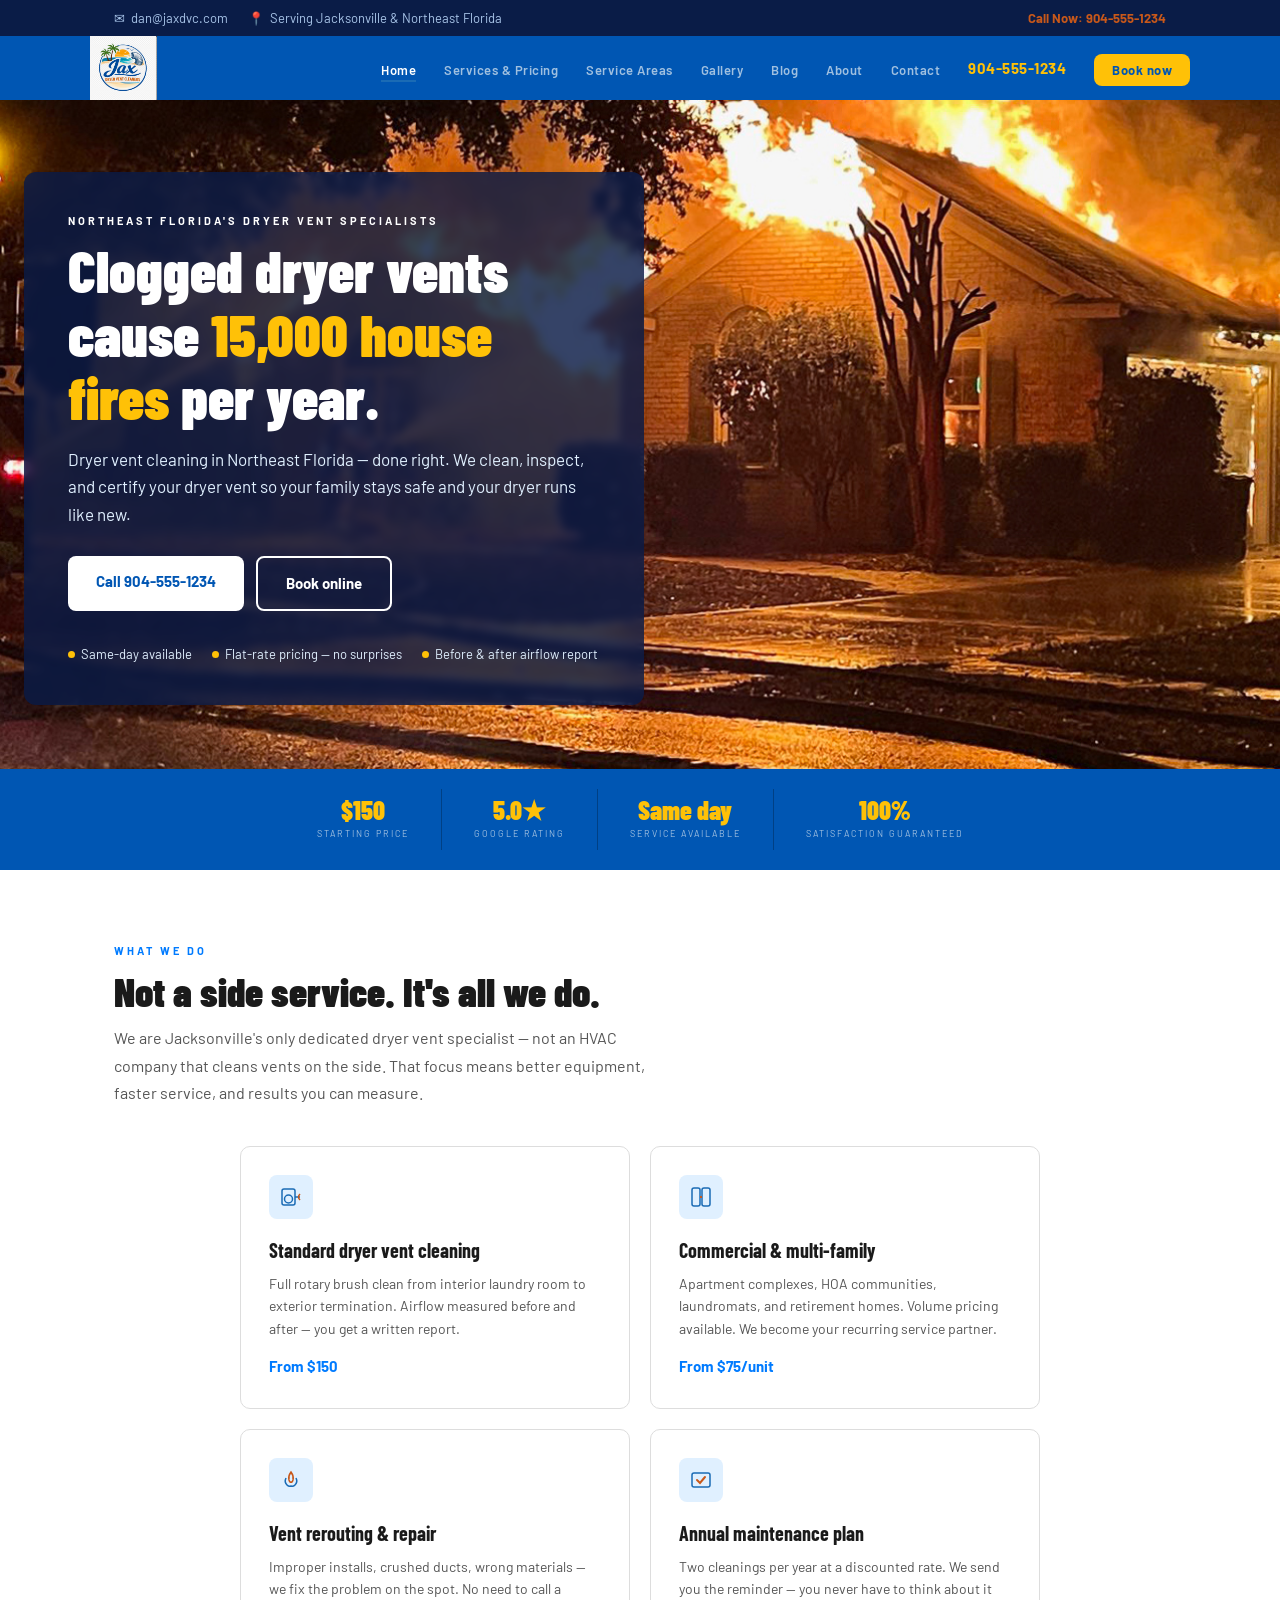
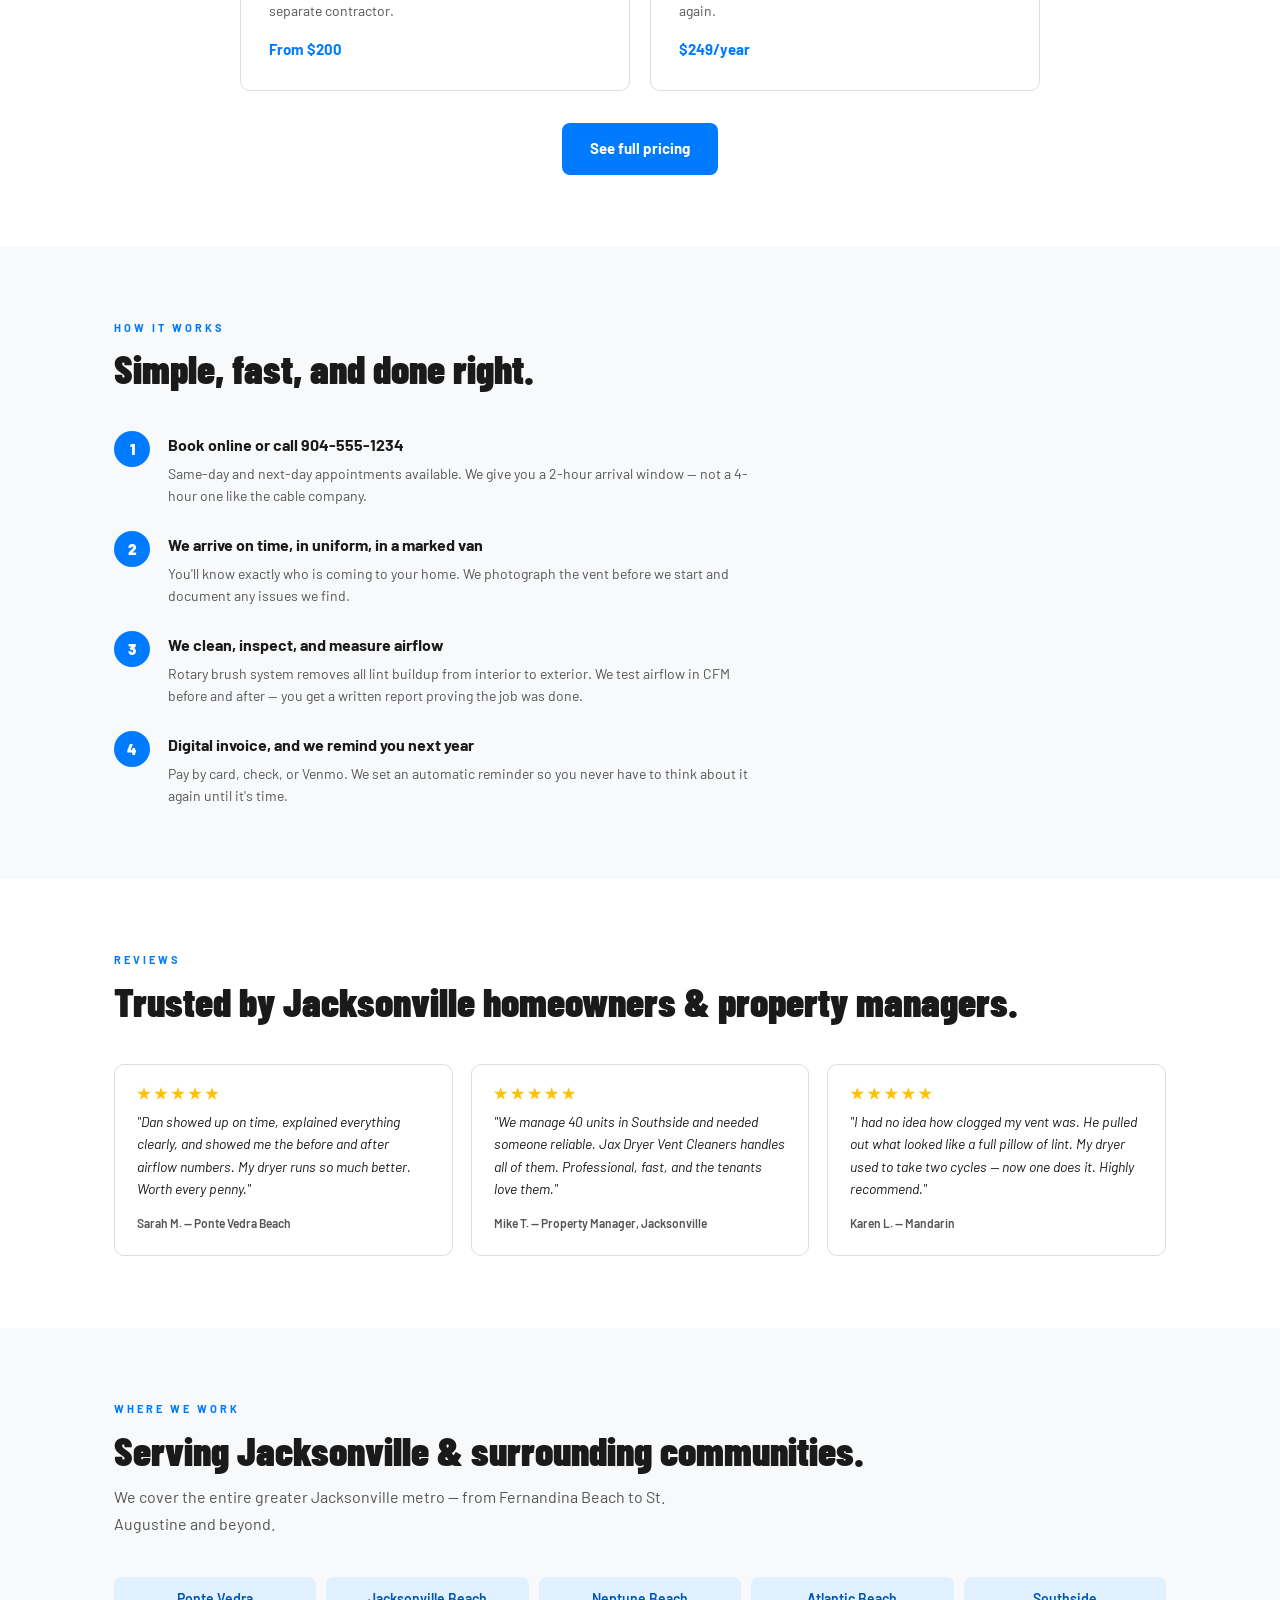
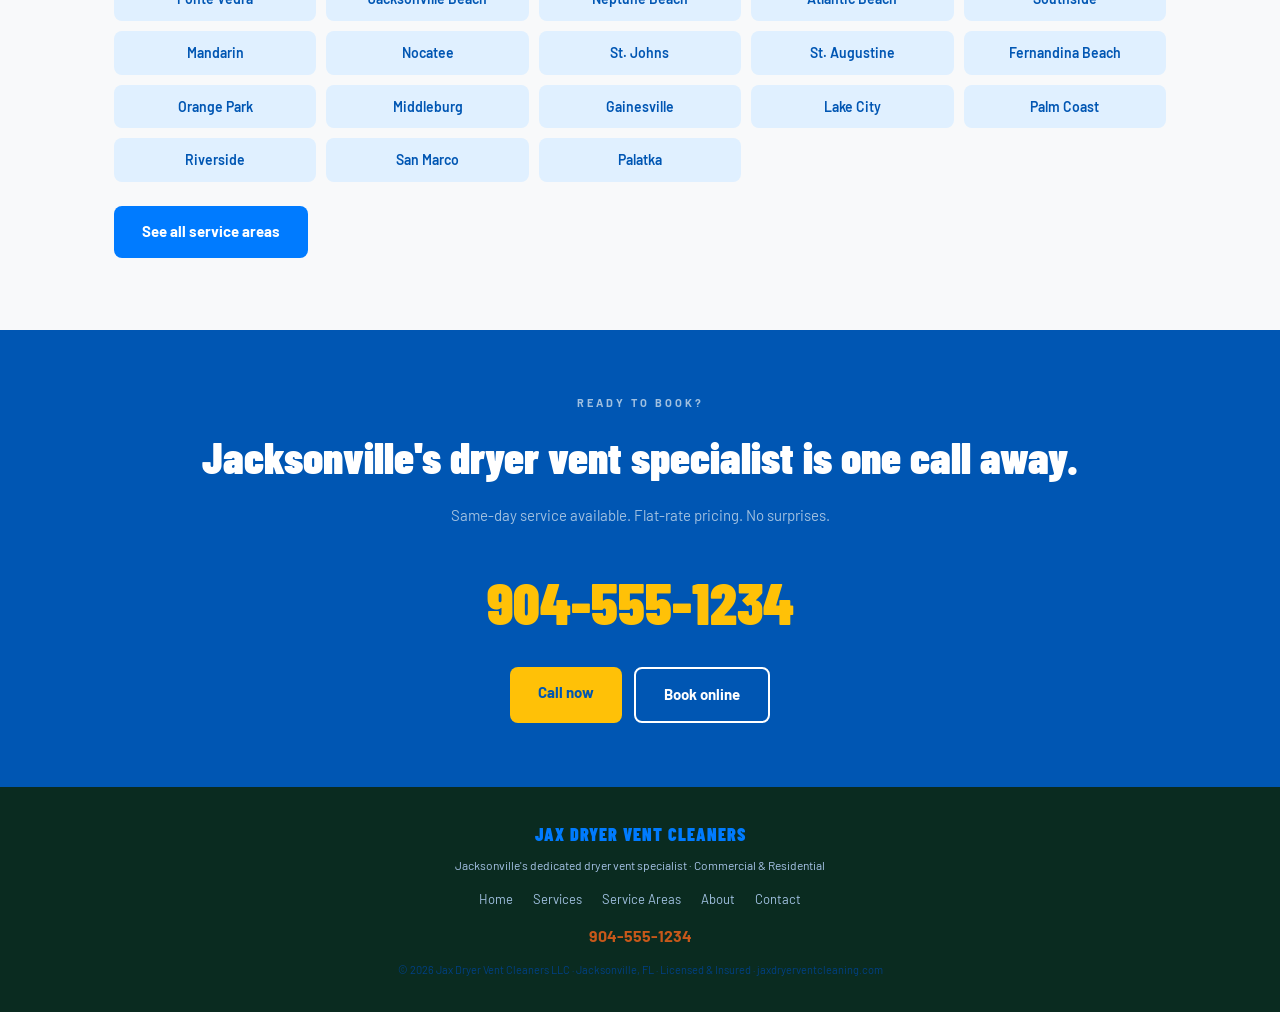
==== index.html @ e0b67f66 "Updated main headline on first page" ====
<!DOCTYPE html>
<html lang="en">

<!--
  ============================================================================
  JAX DRYER VENT CLEANERS — HOMEPAGE
  File: index.html

  PAGE SECTIONS (in order):
  1.  <head>         SEO meta tags, page title, schema markup
  2.  Nav            Injected by components.js (edit nav there, not here)
  3.  Hero           Large teal header with headline + CTA buttons
  4.  Stats bar      Dark band with key numbers ($150, 5.0★, Same day, 10+ yrs)
  5.  Services       4-card grid overview of services
  6.  How it works   4-step numbered process
  7.  Reviews        3 customer review cards
  8.  Areas preview  Neighborhood pills linking to areas.html
  9.  CTA band       Dark bottom section with large phone number
  10. Footer         Injected by components.js

  QUICK CHANGE GUIDE:
  ─────────────────────────────────────────────────────────────
  Phone number       → search "904-555-1234" and replace everywhere
                       also update href="tel:9045551234" (no dashes)
  Hero headline      → edit the <h1> tag in the HERO section
  Hero subheading    → edit the <p class="hero-sub"> tag
  Stats              → edit .stat-num values in the STATS BAR section
  Services           → add/edit/remove .service-card divs in SERVICES section
  Reviews            → edit .review-card divs — replace with real quotes ASAP
  Service areas      → add/edit .area-pill divs in AREAS PREVIEW section
  ─────────────────────────────────────────────────────────────
  ============================================================================
-->

<head>
  <!-- ── REQUIRED META TAGS — do not remove these ── -->
  <meta charset="UTF-8">
  <meta name="viewport" content="width=device-width, initial-scale=1.0">

  <!-- ════════════════════════════════════════════════════════════════════
       SEO: PAGE TITLE
       This is what appears in Google search results as the blue clickable link.
       Best practice: Primary keyword | Business name
       Max length: ~60 characters (Google truncates longer titles)
       TO CHANGE: edit the text between <title> tags
       ════════════════════════════════════════════════════════════════════ -->
  <title>Dryer Vent Cleaning Jacksonville FL | Jax Dryer Vent Cleaning</title>

  <!-- ════════════════════════════════════════════════════════════════════
       SEO: META DESCRIPTION
       The gray snippet text shown under the title in Google results.
       Does not directly affect ranking but DOES affect click-through rate.
       Best practice: Include city, primary service, phone, differentiator.
       Max length: ~155 characters
       ════════════════════════════════════════════════════════════════════ -->
  <meta name="description" content="Professional dryer vent cleaning from Jacksonville to Gainesville, Lake City, &amp; Palm Coast. Same-day service, flat-rate pricing. Residential &amp; commercial. Call 904-555-1234.">

  <!-- ════════════════════════════════════════════════════════════════════
       SEO: KEYWORDS
       Less important than they used to be, but still worth including.
       Focus on local + service-specific phrases people actually search.
       ════════════════════════════════════════════════════════════════════ -->
  <meta name="keywords" content="dryer vent cleaning Jacksonville, Gainesville dryer vent cleaning, Lake City vent cleaning, Palm Coast dryer vent service, Riverside, San Marco, Orange Park, Middleburg, Palatka, St. John's, Nocatee, St. Augustine dryer vent cleaning">

  <!-- ════════════════════════════════════════════════════════════════════
       SEO: CANONICAL URL
       Tells Google the "official" URL for this page to prevent duplicate content.
       UPDATE THIS: replace with your actual domain once it's live.
       ════════════════════════════════════════════════════════════════════ -->
  <link rel="canonical" href="https://www.jaxdryerventcleaning.com/index.html">

  <!-- Stylesheet -->
  <link rel="stylesheet" href="style.css">

  <!-- ════════════════════════════════════════════════════════════════════
       SEO: SCHEMA MARKUP (JSON-LD)
       This is invisible structured data that tells Google exactly what
       your business is, where it is, what it does, and how to reach it.
       It powers rich results in Google Search and Google Maps.

       IMPORTANT — UPDATE BEFORE GOING LIVE:
       - "telephone"    → your real phone number in +1XXXXXXXXXX format
       - "url"          → your real domain
       - "openingHours" → your actual hours (Mo-Sa = Monday to Saturday)

       REFERENCE: https://schema.org/LocalBusiness
       ════════════════════════════════════════════════════════════════════ -->
  <script type="application/ld+json">
  {
    "@context": "https://schema.org",
    "@type": "LocalBusiness",
    "name": "Jax Dryer Vent Cleaners",
    "description": "Professional dryer vent cleaning for residential and commercial customers in Jacksonville, FL and surrounding areas.",
    "telephone": "+19045551234",
    "url": "https://www.jaxdryerventcleaning.com",
    "address": {
      "@type": "PostalAddress",
      "addressLocality": "Jacksonville",
      "addressRegion": "FL",
      "addressCountry": "US"
    },
    "areaServed": [
      "Jacksonville", "Ponte Vedra", "Jacksonville Beach", "Neptune Beach",
      "Atlantic Beach", "Southside", "Mandarin", "Nocatee", "St. Johns",
      "St. Augustine", "Fernandina Beach", "Riverside", "San Marco",
      "Orange Park", "Middleburg", "Gainesville", "Palatka", "Palm Coast",
      "Lake City", "Nassau County", "Clay County", "Flagler County",
      "Alachua County", "Columbia County", "Putnam County", "Northeast Florida"
    ],
    "priceRange": "$$",
    "openingHours": "Mo-Sa 07:00-18:00"
  }
  </script>
</head>

<body>

  <!-- ════════════════════════════════════════════════════════════════════
       SECTION 1 — NAVIGATION
       DO NOT edit the nav here. Edit components.js instead.
       The nav HTML is injected here automatically when the page loads.
       ════════════════════════════════════════════════════════════════════ -->
  <div id="nav-placeholder"></div>


  <!-- ════════════════════════════════════════════════════════════════════
       SECTION 2 — HERO
       The large teal header. First thing visitors see.
       Contains: eyebrow label | H1 | subheading | 2 buttons | trust badges

       SEO NOTES:
       - The H1 must contain your primary keyword "dryer vent cleaning Jacksonville"
       - Only ONE <h1> per page
       - The <span> inside H1 renders in gold — highlights "Jacksonville, FL"

       TO CHANGE:
       - Headline: edit the <h1> text
       - Subheading: edit the <p class="hero-sub"> text
       - Button text/links: edit the two .btn anchor tags
       - Trust badges: add/edit/remove .trust-item divs
       ════════════════════════════════════════════════════════════════════ -->
  <section class="hero">
    <div class="hero-inner">

      <!-- Small uppercase eyebrow label above H1 -->
      <div class="section-label section-label-light">Northeast Florida's dryer vent specialists</div>

      <!-- PRIMARY HEADLINE — fire safety stat as the hook -->
      <h1>Clogged dryer vents cause <span>15,000 house fires</span> per year.</h1>

      <!-- Supporting subheading -->
      <p class="hero-sub">
        Dryer vent cleaning in Northeast Florida — done right. We clean, inspect, and certify your dryer vent so your family stays safe and your dryer runs like new.
      </p>

      <!-- CTA BUTTONS
           btn-gold    = primary action (calling is always preferred)
           btn-outline = secondary action (online booking via contact/Jobber page)
           TO CHANGE: update href and button text below -->
      <div class="hero-buttons">
        <a href="tel:9045551234" class="btn btn-gold">Call 904-555-1234</a>
        <a href="contact.html"   class="btn btn-outline">Book online</a>
      </div>

      <!-- TRUST BADGES — small dot + text credibility signals
           TO ADD: copy a .trust-item div and update the text
           TO REMOVE: delete a .trust-item div -->
      <div class="hero-trust">
        <div class="trust-item"><div class="trust-dot"></div>Same-day available</div>
        <div class="trust-item"><div class="trust-dot"></div>Flat-rate pricing — no surprises</div>
        <div class="trust-item"><div class="trust-dot"></div>Before &amp; after airflow report</div>
      </div>

    </div>
  </section>


  <!-- ════════════════════════════════════════════════════════════════════
       SECTION 3 — STATS BAR
       Dark band with 4 key numbers. High credibility signal.

       TO UPDATE A NUMBER: edit the text inside .stat-num
       TO ADD A STAT: copy a .stat div (note: 5+ stats may wrap on mobile)
       TO REMOVE A STAT: delete a .stat div
       ════════════════════════════════════════════════════════════════════ -->
  <div class="stats-bar">
    <div class="stats-inner">

      <!-- Stat 1: Starting price -->
      <div class="stat">
        <div class="stat-num">$150</div>
        <div class="stat-label">Starting price</div>
      </div>

      <!-- Stat 2: Google rating — UPDATE once you have real reviews -->
      <div class="stat">
        <div class="stat-num">5.0★</div>
        <div class="stat-label">Google rating</div>
      </div>

      <!-- Stat 3: Same-day availability -->
      <div class="stat">
        <div class="stat-num">Same day</div>
        <div class="stat-label">Service available</div>
      </div>

      <!-- Stat 4: Satisfaction guarantee -->
      <div class="stat">
        <div class="stat-num">100%</div>
        <div class="stat-label">Satisfaction guaranteed</div>
      </div>

    </div>
  </div>


  <!-- ════════════════════════════════════════════════════════════════════
       SECTION 4 — SERVICES OVERVIEW
       6-card grid giving visitors a quick overview of all service types.
       Each card links conceptually to full details on services.html.

       TO ADD A SERVICE: copy a .service-card div and update content
       TO REMOVE A SERVICE: delete a .service-card div
       TO CHANGE A PRICE: edit the .service-price div text
       ════════════════════════════════════════════════════════════════════ -->
  <section class="section">
    <div class="container">

      <!-- Section header -->
      <div class="section-header">
        <div class="section-label">What we do</div>
        <h2>Not a side service. It's all we do.</h2>
        <p>
          We are Jacksonville's only dedicated dryer vent specialist — not an HVAC
          company that cleans vents on the side. That focus means better equipment,
          faster service, and results you can measure.
        </p>
      </div>

      <!-- SERVICE CARD GRID — 6 cards, auto-fits to 3 columns on desktop, 1 on mobile -->
      <div class="service-grid service-grid-2col">

        <!-- Card 1: Standard cleaning -->
        <div class="service-card">
          <div class="service-icon">
            <svg width="22" height="22" viewBox="0 0 22 22" fill="none">
              <rect x="2" y="3" width="13" height="16" rx="2" stroke="#1A6BB5" stroke-width="1.5"/>
              <circle cx="8.5" cy="13" r="4" stroke="#1A6BB5" stroke-width="1.5"/>
              <line x1="15" y1="11" x2="20" y2="11" stroke="#1A6BB5" stroke-width="1.5"/>
              <path d="M20 8 Q17 11 20 14" stroke="#C8581A" stroke-width="1.5" fill="none"/>
            </svg>
          </div>
          <h3>Standard dryer vent cleaning</h3>
          <p>Full rotary brush clean from interior laundry room to exterior termination. Airflow measured before and after — you get a written report.</p>
          <div class="service-price">From $150</div>
        </div>

        <!-- Card 2: Commercial -->
        <div class="service-card">
          <div class="service-icon">
            <svg width="22" height="22" viewBox="0 0 22 22" fill="none">
              <rect x="2" y="2" width="8" height="18" rx="2" stroke="#1A6BB5" stroke-width="1.5"/>
              <rect x="12" y="2" width="8" height="18" rx="2" stroke="#1A6BB5" stroke-width="1.5"/>
              <line x1="10" y1="11" x2="12" y2="11" stroke="#C8581A" stroke-width="2"/>
            </svg>
          </div>
          <h3>Commercial &amp; multi-family</h3>
          <p>Apartment complexes, HOA communities, laundromats, and retirement homes. Volume pricing available. We become your recurring service partner.</p>
          <div class="service-price">From $75/unit</div>
        </div>

        <!-- Card 5: Vent repair -->
        <div class="service-card">
          <div class="service-icon">
            <svg width="22" height="22" viewBox="0 0 22 22" fill="none">
              <path d="M11 3 Q8 7 9 11 Q10 14 11 13 Q12 14 13 11 Q14 7 11 3Z" stroke="#C8581A" stroke-width="1.5" fill="none"/>
              <path d="M6 9 Q4 13 7 16 Q9 18 11 17 Q13 18 15 16 Q18 13 16 9" stroke="#1A6BB5" stroke-width="1.5" fill="none"/>
            </svg>
          </div>
          <h3>Vent rerouting &amp; repair</h3>
          <p>Improper installs, crushed ducts, wrong materials — we fix the problem on the spot. No need to call a separate contractor.</p>
          <div class="service-price">From $200</div>
        </div>

        <!-- Card 6: Annual maintenance plan -->
        <div class="service-card">
          <div class="service-icon">
            <svg width="22" height="22" viewBox="0 0 22 22" fill="none">
              <rect x="2" y="4" width="18" height="14" rx="2" stroke="#1A6BB5" stroke-width="1.5"/>
              <path d="M7 11 L10 14 L15 8" stroke="#C8581A" stroke-width="2" stroke-linecap="round"/>
            </svg>
          </div>
          <h3>Annual maintenance plan</h3>
          <p>Two cleanings per year at a discounted rate. We send you the reminder — you never have to think about it again.</p>
          <div class="service-price">$249/year</div>
        </div>

      </div><!-- end .service-grid -->

      <!-- Link to full pricing page -->
      <div style="text-align:center; margin-top:32px;">
        <a href="services.html" class="btn btn-teal">See full pricing</a>
      </div>

    </div>
  </section>


  <!-- ════════════════════════════════════════════════════════════════════
       SECTION 5 — HOW IT WORKS
       4-step numbered process. Reduces friction / objections.

       TO ADD A STEP: copy a .step div and update the number + content
       TO REMOVE A STEP: delete a .step div
       ════════════════════════════════════════════════════════════════════ -->
  <section class="section section-gray">
    <div class="container">

      <div class="section-header">
        <div class="section-label">How it works</div>
        <h2>Simple, fast, and done right.</h2>
      </div>

      <div class="steps">

        <!-- Step 1 -->
        <div class="step">
          <div class="step-num">1</div>
          <div>
            <h3>Book online or call 904-555-1234</h3>
            <p>Same-day and next-day appointments available. We give you a 2-hour arrival window — not a 4-hour one like the cable company.</p>
          </div>
        </div>

        <!-- Step 2 -->
        <div class="step">
          <div class="step-num">2</div>
          <div>
            <h3>We arrive on time, in uniform, in a marked van</h3>
            <p>You'll know exactly who is coming to your home. We photograph the vent before we start and document any issues we find.</p>
          </div>
        </div>

        <!-- Step 3 -->
        <div class="step">
          <div class="step-num">3</div>
          <div>
            <h3>We clean, inspect, and measure airflow</h3>
            <p>Rotary brush system removes all lint buildup from interior to exterior. We test airflow in CFM before and after — you get a written report proving the job was done.</p>
          </div>
        </div>

        <!-- Step 4 -->
        <div class="step">
          <div class="step-num">4</div>
          <div>
            <h3>Digital invoice, and we remind you next year</h3>
            <p>Pay by card, check, or Venmo. We set an automatic reminder so you never have to think about it again until it's time.</p>
          </div>
        </div>

      </div><!-- end .steps -->
    </div>
  </section>


  <!-- ════════════════════════════════════════════════════════════════════
       SECTION 6 — CUSTOMER REVIEWS
       Social proof. Replace placeholder quotes with real customer reviews ASAP.

       SEO TIP: Include the customer's neighborhood name (e.g. "Ponte Vedra Beach")
       in the .reviewer line — this helps you rank for local neighborhood searches.

       TO ADD A REVIEW: copy a .review-card div and update the quote + reviewer
       TO REMOVE A REVIEW: delete a .review-card div

       ALSO: Set up Jobber's automatic review request feature to collect
       Google reviews after every completed job — this builds your ranking fast.
       ════════════════════════════════════════════════════════════════════ -->
  <section class="section">
    <div class="container">

      <div class="section-header">
        <div class="section-label">Reviews</div>
        <h2>Trusted by Jacksonville homeowners &amp; property managers.</h2>
      </div>

      <div class="reviews-grid">

        <!-- Review 1 — REPLACE WITH REAL CUSTOMER QUOTE -->
        <div class="review-card">
          <div class="stars">
            <div class="star"></div><div class="star"></div><div class="star"></div>
            <div class="star"></div><div class="star"></div>
          </div>
          <p class="review-text">"Dan showed up on time, explained everything clearly, and showed me the before and after airflow numbers. My dryer runs so much better. Worth every penny."</p>
          <div class="reviewer">Sarah M. &mdash; Ponte Vedra Beach</div>
        </div>

        <!-- Review 2 — REPLACE WITH REAL CUSTOMER QUOTE -->
        <div class="review-card">
          <div class="stars">
            <div class="star"></div><div class="star"></div><div class="star"></div>
            <div class="star"></div><div class="star"></div>
          </div>
          <p class="review-text">"We manage 40 units in Southside and needed someone reliable. Jax Dryer Vent Cleaners handles all of them. Professional, fast, and the tenants love them."</p>
          <div class="reviewer">Mike T. &mdash; Property Manager, Jacksonville</div>
        </div>

        <!-- Review 3 — REPLACE WITH REAL CUSTOMER QUOTE -->
        <div class="review-card">
          <div class="stars">
            <div class="star"></div><div class="star"></div><div class="star"></div>
            <div class="star"></div><div class="star"></div>
          </div>
          <p class="review-text">"I had no idea how clogged my vent was. He pulled out what looked like a full pillow of lint. My dryer used to take two cycles — now one does it. Highly recommend."</p>
          <div class="reviewer">Karen L. &mdash; Mandarin</div>
        </div>

      </div><!-- end .reviews-grid -->
    </div>
  </section>


  <!-- ════════════════════════════════════════════════════════════════════
       SECTION 7 — SERVICE AREAS PREVIEW
       Shows the main neighborhoods as clickable-looking pills.
       Links to the full areas.html page for detailed SEO content.

       SEO NOTE: Every neighborhood name on this page (and especially on
       areas.html) helps you rank for "[neighborhood] dryer vent cleaning" searches.

       TO ADD AN AREA: copy an .area-pill div and update the name
       TO REMOVE AN AREA: delete an .area-pill div
       ════════════════════════════════════════════════════════════════════ -->
  <section class="section section-gray">
    <div class="container">

      <div class="section-header">
        <div class="section-label">Where we work</div>
        <h2>Serving Jacksonville &amp; surrounding communities.</h2>
        <p>We cover the entire greater Jacksonville metro — from Fernandina Beach to St. Augustine and beyond.</p>
      </div>

      <!-- AREA PILLS — add your neighborhoods here -->
      <div class="areas-grid">
        <div class="area-pill">Ponte Vedra</div>
        <div class="area-pill">Jacksonville Beach</div>
        <div class="area-pill">Neptune Beach</div>
        <div class="area-pill">Atlantic Beach</div>
        <div class="area-pill">Southside</div>
        <div class="area-pill">Mandarin</div>
        <div class="area-pill">Nocatee</div>
        <div class="area-pill">St. Johns</div>
        <div class="area-pill">St. Augustine</div>
        <div class="area-pill">Fernandina Beach</div>
        <div class="area-pill">Orange Park</div>
        <div class="area-pill">Middleburg</div>
        <div class="area-pill">Gainesville</div>
        <div class="area-pill">Lake City</div>
        <div class="area-pill">Palm Coast</div>
        <div class="area-pill">Riverside</div>
        <div class="area-pill">San Marco</div>
        <div class="area-pill">Palatka</div>
      </div>

      <!-- Link to full service areas page (better for SEO — more content there) -->
      <div style="margin-top:24px;">
        <a href="areas.html" class="btn btn-teal">See all service areas</a>
      </div>

    </div>
  </section>


  <!-- ════════════════════════════════════════════════════════════════════
       SECTION 8 — CTA BAND
       Dark call-to-action. The large phone number is the most important element.
       Appears on every page — this is the homepage version.

       TO CHANGE: update phone number display text and tel: href
       ════════════════════════════════════════════════════════════════════ -->
  <section class="cta-band">
    <div class="container">

      <div class="section-label section-label-light">Ready to book?</div>
      <h2>Jacksonville's dryer vent specialist is one call away.</h2>
      <p>Same-day service available. Flat-rate pricing. No surprises.</p>

      <!-- Large gold phone number — most important conversion element -->
      <a href="tel:9045551234" class="cta-phone">904-555-1234</a>

      <!-- Secondary buttons below phone number -->
      <div style="display:flex; gap:12px; justify-content:center; flex-wrap:wrap;">
        <a href="tel:9045551234" class="btn btn-gold">Call now</a>
        <a href="contact.html"   class="btn btn-outline">Book online</a>
      </div>

    </div>
  </section>


  <!-- ════════════════════════════════════════════════════════════════════
       SECTION 9 — FOOTER
       DO NOT edit the footer here. Edit components.js instead.
       ════════════════════════════════════════════════════════════════════ -->
  <div id="footer-placeholder"></div>

  <!-- Load shared nav + footer — must be last script on page -->
  <script src="components.js"></script>

</body>
</html>
---- style.css ----
/* ==========================================================================
   JAX DRYER VENT CLEANERS — MAIN STYLESHEET
   File: style.css
   
   TABLE OF CONTENTS:
   1.  FONTS & BRAND COLORS (CSS Variables)
   2.  RESET & BASE STYLES
   3.  NAVIGATION — desktop
   4.  NAVIGATION — mobile hamburger
   5.  BUTTONS
   6.  SECTION LABELS (small uppercase eyebrow text)
   7.  HERO — homepage full hero
   8.  HERO TRUST BADGES
   9.  STATS BAR
   10. SECTION WRAPPERS
   11. SERVICE CARDS
   12. HOW IT WORKS STEPS
   13. REVIEW CARDS
   14. SERVICE AREA PILLS
   15. CTA BAND (bottom of every page)
   16. FOOTER
   17. INNER PAGE HERO (non-homepage pages)
   18. CONTACT PAGE — layout grid
   19. CONTACT PAGE — form inputs
   20. CONTACT PAGE — contact info sidebar
   21. JOBBER EMBED SECTION ← READ THIS
   22. PRICING CARDS (services page)
   23. MOBILE RESPONSIVE OVERRIDES
   ========================================================================== */


/* ==========================================================================
   1. FONTS & BRAND COLORS

   BRAND COLORS — Logo-matched coastal palette:
   --teal       → primary brand color (buttons, headings, accents) — cobalt blue
   --teal-dark  → nav, footer, dark sections — deep navy
   --gold       → accent color (phone numbers, CTA buttons) — burnt orange
   --white      → card backgrounds, text on dark backgrounds

   TO CHANGE A COLOR SITE-WIDE: edit the hex value here — it updates everywhere.
   Example: to change main blue, edit "--teal: #1A6BB5;" below.

   FONTS (loaded from Google Fonts — requires internet):
   - Barlow Condensed 700/900 → headings, logo, large display text
   - Barlow 400/600/700       → body text, nav links, buttons
   ========================================================================== */

@import url('https://fonts.googleapis.com/css2?family=Barlow:wght@400;600;700;900&family=Barlow+Condensed:wght@700;900&display=swap');

:root {
  /* Primary brand colors */
  --teal:       #007bff;   /* vibrant blue — buttons, links, icons */
  --teal-dark:  #0056b3;   /* darker blue — nav, footer, dark sections */
  --teal-mid:   #004085;   /* even darker blue — dividers inside dark sections */
  --teal-light: #e0f0ff;   /* very light blue — card backgrounds, area pills */
  --teal-soft:  #a0c0e0;   /* soft blue — muted text on dark backgrounds */

  /* Accent color */
  --gold:       #ffc107;   /* vibrant yellow-orange — phone numbers, CTA buttons, highlights */
  --gold-dark:  #cc9a00;   /* darker yellow-orange — text ON orange buttons */

  /* Neutrals */
  --black:      #1a1a1a;   /* near-black — primary body text */
  --gray:       #f8f9fa;   /* light gray — alternating section backgrounds */
  --text:       #1a1a1a;   /* body text color */
  --text-muted: #555555;   /* secondary/muted text */
  --white:      #ffffff;

  /* Layout */
  --max:    1100px;        /* max content width — increase to widen the site */
  --radius: 8px;           /* default border radius for cards, buttons, inputs */
}


/* ==========================================================================
   2. RESET & BASE STYLES
   Removes browser defaults and sets global font/color.
   DO NOT change unless you know what you are doing.
   ========================================================================== */

* { box-sizing: border-box; margin: 0; padding: 0; }

html { scroll-behavior: smooth; }

body {
  font-family: 'Barlow', sans-serif;
  font-size: 16px;
  line-height: 1.7;
  color: var(--text);
  background: var(--white);
}

a { color: inherit; text-decoration: none; }
img { max-width: 100%; display: block; }

/* Centered content wrapper — used inside every section */
.container {
  max-width: var(--max);
  margin: 0 auto;
  padding: 0 24px;
}


/* ==========================================================================
   3. NAVIGATION — DESKTOP
   Sticky nav bar that stays at top while scrolling.
   Left: logo | Right: nav links, phone number, "Book now" button

   TO CHANGE NAV HEIGHT:       edit height in .nav-inner
   TO CHANGE NAV BACKGROUND:   edit background in nav {}
   TO ADD A NAV LINK:          edit components.js — the navHTML string
   ========================================================================== */

nav {
  background: var(--teal-dark);
  padding: 0 24px;
  position: sticky;
  top: 0;
  z-index: 100; /* sits above all page content while scrolling */
}

.nav-inner {
  max-width: var(--max);
  margin: 0 auto;
  display: flex;
  align-items: center;
  justify-content: space-between;
  height: 64px; /* ← change nav height here */
}

/* Logo group — left side */
.nav-logo { display: flex; align-items: center; gap: 10px; }
.nav-logo-text { display: flex; flex-direction: column; }

/* "JAX DRYER VENT CLEANERS" in teal */
.nav-logo-name {
  font-family: 'Barlow Condensed', sans-serif;
  font-size: 18px;
  font-weight: 900;
  color: var(--teal);
  letter-spacing: 1px;
  line-height: 1;
}

/* "COMMERCIAL & RESIDENTIAL" sub-line under logo */
.nav-logo-sub {
  font-size: 9px;
  color: var(--teal-soft);
  letter-spacing: 2px;
  line-height: 1;
  margin-top: 2px;
}

/* Nav links list — right side */
.nav-links {
  display: flex;
  align-items: center;
  gap: 28px; /* spacing between nav items */
  list-style: none;
}

.nav-links a {
  color: var(--teal-soft);
  font-size: 13px;
  font-weight: 600;
  letter-spacing: 0.5px;
  transition: color 0.2s;
}

.nav-links a:hover { color: var(--white); }

/* Gold phone number displayed in nav */
.nav-phone {
  color: var(--gold) !important;
  font-size: 15px !important;
  font-weight: 700 !important;
}

/* "Book now" gold pill button in nav */
.nav-cta {
  background: var(--gold);
  color: var(--teal-dark) !important;
  padding: 8px 18px;
  border-radius: var(--radius);
  font-weight: 700 !important;
}


/* ==========================================================================
   4. NAVIGATION — MOBILE HAMBURGER
   Hidden on desktop, shown on mobile (breakpoint in section 23).
   The mobile dropdown menu appears below the nav when hamburger is tapped.
   Toggle logic is in components.js → toggleMobileNav()
   ========================================================================== */

.nav-hamburger {
  display: none; /* shown only on mobile via media query */
  flex-direction: column;
  gap: 5px;
  cursor: pointer;
  padding: 4px;
}

/* Three horizontal bars of the hamburger icon */
.nav-hamburger span {
  display: block;
  width: 22px;
  height: 2px;
  background: var(--teal-soft);
  border-radius: 2px;
}


/* ==========================================================================
   5. BUTTONS
   Four styles used throughout the site:

   .btn-gold    → gold background, dark text  — primary CTA ("Call now")
   .btn-white   → white background, dark text — secondary on dark sections
   .btn-outline → transparent, white border   — secondary on teal/dark sections
   .btn-teal    → teal background, white text — secondary on white sections

   USAGE: <a href="tel:9045551234" class="btn btn-gold">Call now</a>
   ========================================================================== */

.btn {
  display: inline-block;
  padding: 13px 28px;
  border-radius: var(--radius);
  font-family: 'Barlow', sans-serif;
  font-size: 15px;
  font-weight: 700;
  cursor: pointer;
  transition: opacity 0.2s, transform 0.1s;
  border: none;
}

.btn:hover  { opacity: 0.9; }
.btn:active { transform: scale(0.98); }

.btn-gold    { background: var(--gold);   color: var(--teal-dark); }
.btn-white   { background: var(--white);  color: var(--teal-dark); }
.btn-outline { background: transparent;   color: var(--white); border: 2px solid var(--white); }
.btn-teal    { background: var(--teal);   color: var(--white); }


/* ==========================================================================
   6. SECTION LABELS
   Small ALL-CAPS eyebrow text above section headings.
   Example: "WHAT WE DO" sits above "Not a side service. It's all we do."

   .section-label       → teal  — use on white or gray sections
   .section-label-light → soft teal — use on dark or teal sections
   ========================================================================== */

.section-label {
  font-size: 11px;
  font-weight: 700;
  letter-spacing: 3px;
  color: var(--teal);
  text-transform: uppercase;
  margin-bottom: 8px;
}

.section-label-light { color: var(--teal-soft); }
.hero .section-label-light { color: var(--white); }
.hero .btn-gold { background: var(--white); color: var(--teal-dark); }


/* ==========================================================================
   7. HERO — HOMEPAGE
   Large teal header section on index.html only.
   Contains: eyebrow label | H1 headline | subheading | CTA buttons | trust badges

   TO CHANGE HERO BACKGROUND: edit background in .hero {}
   TO CHANGE H1 SIZE: edit font-size in .hero h1 — uses clamp() for responsive sizing
   The <span> inside H1 renders gold — used to highlight "Jacksonville, FL"
   ========================================================================== */

.hero {
  background: url('Images/Hero-Image.jpg') center/cover no-repeat;
  padding: 72px 24px 64px;
}

.hero-inner {
  max-width: 620px;
  margin: 0;
  background: rgba(10, 28, 71, 0.82);
  padding: 40px 44px;
  border-radius: 12px;
  backdrop-filter: blur(4px);
}

.hero h1 {
  font-family: 'Barlow Condensed', sans-serif;
  font-size: clamp(36px, 5vw, 58px); /* responsive: min 36px → scales → max 58px */
  font-weight: 900;
  color: var(--white);
  line-height: 1.1;
  max-width: 720px;
  margin-bottom: 16px;
}

/* Gold highlighted text inside H1 e.g. "Jacksonville, FL" */
.hero h1 span { color: var(--gold); }

.hero-sub {
  font-size: 17px;
  color: var(--teal-light);
  max-width: 580px;
  margin-bottom: 28px;
  line-height: 1.6;
}

/* Wraps the two CTA buttons (Call + Book online) */
.hero-buttons {
  display: flex;
  gap: 12px;
  flex-wrap: wrap;
  margin-bottom: 32px;
}


/* ==========================================================================
   8. HERO TRUST BADGES
   Small gold-dot + text items below the hero CTA buttons.
   Example: "● Same-day available"

   TO ADD A BADGE: copy a .trust-item div in index.html hero section
   ========================================================================== */

.hero-trust { display: flex; gap: 20px; flex-wrap: wrap; }

.trust-item {
  display: flex;
  align-items: center;
  gap: 6px;
  font-size: 13px;
  color: var(--teal-light);
}

/* Gold dot before each trust item text */
.trust-dot {
  width: 7px;
  height: 7px;
  background: var(--gold);
  border-radius: 50%;
  flex-shrink: 0; /* prevents squishing */
}


/* ==========================================================================
   9. STATS BAR
   Dark band directly below the hero showing key business numbers.
   Example: "$149 STARTING PRICE | 5.0★ GOOGLE RATING | Same day AVAILABLE"

   TO UPDATE NUMBERS: edit the .stat-num text in index.html stats-bar section
   TO ADD A STAT: copy a .stat div in index.html
   TO REMOVE A STAT: delete a .stat div — remaining stats space automatically
   ========================================================================== */

.stats-bar {
  background: var(--teal-dark);
  padding: 20px 24px;
}

.stats-inner {
  max-width: var(--max);
  margin: 0 auto;
  display: flex;
  justify-content: center;
  flex-wrap: wrap;
}

.stat {
  text-align: center;
  padding: 8px 32px;
  border-right: 0.5px solid var(--teal-mid); /* divider between stats */
}

.stat:last-child { border-right: none; } /* no divider after last stat */

/* Large number/value e.g. "$149" or "5.0★" */
.stat-num {
  font-family: 'Barlow Condensed', sans-serif;
  font-size: 26px;
  font-weight: 900;
  color: var(--gold);
  line-height: 1;
}

/* Small label below number e.g. "STARTING PRICE" */
.stat-label {
  font-size: 9px;
  color: var(--teal-soft);
  letter-spacing: 2px;
  text-transform: uppercase;
  margin-top: 3px;
}


/* ==========================================================================
   10. SECTION WRAPPERS
   Base styles for all content sections. Three background variants:

   .section      → white background (default)
   .section-gray → off-white/gray (use to alternate section backgrounds)
   .section-dark → dark teal (used sparingly — CTA sections)

   TO CHANGE SECTION PADDING: edit padding in .section {}
   ========================================================================== */

.section      { padding: 72px 24px; }
.section-gray { background: var(--gray); }
.section-dark { background: var(--teal-dark); }

/* Section header group: label + h2 + optional intro paragraph */
.section-header { margin-bottom: 40px; }

.section-header h2 {
  font-family: 'Barlow Condensed', sans-serif;
  font-size: clamp(28px, 4vw, 40px);
  font-weight: 900;
  color: var(--text);
  line-height: 1.15;
}

/* On dark sections, heading flips to white automatically */
.section-dark .section-header h2 { color: var(--white); }

.section-header p {
  font-size: 16px;
  color: var(--text-muted);
  max-width: 560px;
  margin-top: 10px;
}

/* On dark sections, paragraph flips to soft teal automatically */
.section-dark .section-header p { color: var(--teal-soft); }


/* ==========================================================================
   11. SERVICE CARDS
   Responsive card grid used on index.html and services.html.
   Auto-fits to 1, 2, or 3 columns based on available width.

   TO ADD A CARD: copy a .service-card div in the HTML
   TO CHANGE COLUMN COUNT: edit minmax(260px, 1fr) — lower = more columns
   ========================================================================== */

.service-grid {
  display: grid;
  grid-template-columns: repeat(auto-fit, minmax(260px, 1fr));
  gap: 20px;
}

.service-grid-2col {
  grid-template-columns: repeat(2, 1fr);
  max-width: 800px;
  margin-left: auto;
  margin-right: auto;
}

.service-card {
  background: var(--white);
  border: 0.5px solid #ddd;
  border-radius: 10px;
  padding: 28px;
  transition: border-color 0.2s;
}

.service-card:hover { border-color: var(--teal); } /* teal border on hover */

/* Square teal icon container at top of card */
.service-icon {
  width: 44px;
  height: 44px;
  background: var(--teal-light);
  border-radius: var(--radius);
  display: flex;
  align-items: center;
  justify-content: center;
  margin-bottom: 14px;
}

.service-card h3 {
  font-family: 'Barlow Condensed', sans-serif;
  font-size: 20px;
  font-weight: 700;
  color: var(--text);
  margin-bottom: 6px;
}

.service-card p { font-size: 14px; color: var(--text-muted); line-height: 1.6; }

/* Teal price shown at bottom of card e.g. "From $149" */
.service-price { margin-top: 14px; font-size: 15px; font-weight: 700; color: var(--teal); }


/* ==========================================================================
   12. HOW IT WORKS — NUMBERED STEPS
   Vertical list with teal numbered circles. Used on index.html.

   TO ADD A STEP: copy a .step div in the HTML, update the number
   TO CHANGE STEP NUMBER COLOR: edit background in .step-num {}
   ========================================================================== */

.steps { display: flex; flex-direction: column; gap: 24px; max-width: 640px; }
.step  { display: flex; gap: 18px; align-items: flex-start; }

/* Teal circle with the step number */
.step-num {
  min-width: 36px;
  height: 36px;
  background: var(--teal);
  border-radius: 50%;
  display: flex;
  align-items: center;
  justify-content: center;
  font-weight: 900;
  font-size: 15px;
  color: var(--white);
  flex-shrink: 0; /* prevents circle from being squished by long text */
}

.step h3 { font-size: 16px; font-weight: 700; color: var(--text); margin-bottom: 4px; }
.step p  { font-size: 14px; color: var(--text-muted); line-height: 1.6; }


/* ==========================================================================
   13. REVIEW CARDS
   Five gold stars + italic quote + reviewer name/location. Used on index.html.

   TO ADD A REVIEW: copy a .review-card div in index.html
   IMPORTANT: Replace placeholder reviews with real customer quotes ASAP.
   Real reviews with real neighborhood names (e.g. "Ponte Vedra Beach") help SEO.
   ========================================================================== */

.reviews-grid {
  display: grid;
  grid-template-columns: repeat(auto-fit, minmax(280px, 1fr));
  gap: 18px;
}

.review-card {
  background: var(--white);
  border: 0.5px solid #ddd;
  border-radius: 10px;
  padding: 22px;
}

/* Row of 5 gold stars */
.stars { display: flex; gap: 3px; margin-bottom: 10px; }

/* Individual star shape via CSS clip-path polygon */
.star {
  width: 14px;
  height: 14px;
  background: var(--gold);
  clip-path: polygon(50% 0%, 61% 35%, 98% 35%, 68% 57%, 79% 91%, 50% 70%, 21% 91%, 32% 57%, 2% 35%, 39% 35%);
}

.review-text  { font-size: 14px; color: var(--text); line-height: 1.6; margin-bottom: 12px; font-style: italic; }
.reviewer     { font-size: 12px; color: var(--text-muted); font-weight: 600; }


/* ==========================================================================
   14. SERVICE AREA PILLS
   Teal-tinted badge showing each service neighborhood.
   Used on index.html (preview) and areas.html (full list).

   TO ADD AN AREA: copy a .area-pill div and update the neighborhood name
   ========================================================================== */

.areas-grid {
  display: grid;
  grid-template-columns: repeat(auto-fit, minmax(180px, 1fr));
  gap: 10px;
}

.area-pill {
  background: var(--teal-light);
  color: var(--teal-dark);
  padding: 10px 16px;
  border-radius: var(--radius);
  font-size: 14px;
  font-weight: 600;
  text-align: center;
}


/* ==========================================================================
   15. CTA BAND
   Dark call-to-action section at the bottom of every page.
   Contains: eyebrow label | heading | subtitle | large phone number | buttons

   TO UPDATE PHONE NUMBER SITE-WIDE:
   1. Find all instances of "904-555-1234" across all HTML files
   2. Replace with your real number (formatted with dashes for display)
   3. Also update href="tel:9045551234" (no dashes) on all <a> tags
   ========================================================================== */

.cta-band {
  background: var(--teal-dark);
  padding: 64px 24px;
  text-align: center;
}

.cta-band h2 {
  font-family: 'Barlow Condensed', sans-serif;
  font-size: clamp(28px, 4vw, 44px);
  font-weight: 900;
  color: var(--white);
  margin-bottom: 8px;
}

/* Large gold phone number — most prominent element in the CTA */
.cta-phone {
  font-family: 'Barlow Condensed', sans-serif;
  font-size: clamp(36px, 6vw, 58px);
  font-weight: 900;
  color: var(--gold);
  margin: 16px 0;
  display: block;
}

.cta-band p { color: var(--teal-soft); font-size: 15px; margin-bottom: 24px; }


/* ==========================================================================
   16. FOOTER
   Site-wide footer with logo, nav links, phone, and copyright notice.
   The footer HTML is rendered by components.js — edit that file to change content.

   TO CHANGE COPYRIGHT YEAR: edit the footer template in components.js
   ========================================================================== */

footer {
  background: #0a2b20; /* slightly darker than --teal-dark for visual depth */
  padding: 32px 24px;
  text-align: center;
}

.footer-inner { max-width: var(--max); margin: 0 auto; }

.footer-name {
  font-family: 'Barlow Condensed', sans-serif;
  font-size: 18px;
  font-weight: 900;
  color: var(--teal);
  letter-spacing: 1px;
  margin-bottom: 6px;
}

.footer-links { display: flex; gap: 20px; justify-content: center; flex-wrap: wrap; margin: 12px 0; }
.footer-links a { color: var(--teal-soft); font-size: 13px; transition: color 0.2s; }
.footer-links a:hover { color: var(--white); }
.footer-copy { font-size: 11px; color: var(--teal-mid); margin-top: 12px; }


/* ==========================================================================
   17. INNER PAGE HERO
   Smaller teal hero used at the top of all pages EXCEPT the homepage.
   Used on: services.html, areas.html, about.html, contact.html

   Contains: eyebrow label | H1 | optional subtitle paragraph
   ========================================================================== */

.page-hero { background: var(--teal); padding: 52px 24px; }

.page-hero h1 {
  font-family: 'Barlow Condensed', sans-serif;
  font-size: clamp(32px, 5vw, 50px);
  font-weight: 900;
  color: var(--white);
  line-height: 1.1;
}

.page-hero p { color: var(--teal-light); font-size: 16px; margin-top: 10px; max-width: 560px; }


/* ==========================================================================
   18. CONTACT PAGE — LAYOUT GRID
   Two-column layout on contact.html:
   Left column  → Jobber embed form (or fallback form before Jobber is set up)
   Right column → direct contact info (phone, email, hours, address)

   Stacks to single column on mobile — see breakpoint in section 23.
   ========================================================================== */

.contact-grid {
  display: grid;
  grid-template-columns: 1fr 1fr;
  gap: 48px;
  align-items: start;
}


/* ==========================================================================
   19. CONTACT PAGE — FORM INPUTS
   Styles for both the Jobber embed wrapper and the fallback contact form.
   These styles still apply to surrounding elements even after Jobber is live.
   ========================================================================== */

.form-group { margin-bottom: 18px; }

.form-group label {
  display: block;
  font-size: 13px;
  font-weight: 600;
  color: var(--text);
  margin-bottom: 6px;
  letter-spacing: 0.3px;
}

.form-group input,
.form-group select,
.form-group textarea {
  width: 100%;
  padding: 11px 14px;
  border: 1px solid #ddd;
  border-radius: var(--radius);
  font-family: 'Barlow', sans-serif;
  font-size: 15px;
  color: var(--text);
  background: var(--white);
  transition: border-color 0.2s;
  outline: none;
}

/* Teal border highlight when field is focused */
.form-group input:focus,
.form-group select:focus,
.form-group textarea:focus { border-color: var(--teal); }

.form-group textarea { min-height: 120px; resize: vertical; }


/* ==========================================================================
   20. CONTACT PAGE — CONTACT INFO SIDEBAR
   Right column on contact.html: phone, email, hours, location info items.
   ========================================================================== */

.contact-info-item { display: flex; gap: 14px; align-items: flex-start; margin-bottom: 24px; }

/* Square teal icon container */
.contact-icon {
  width: 40px;
  height: 40px;
  background: var(--teal-light);
  border-radius: var(--radius);
  display: flex;
  align-items: center;
  justify-content: center;
  flex-shrink: 0;
}

/* Label e.g. "PHONE" or "HOURS" */
.contact-info-item h4 {
  font-size: 13px;
  font-weight: 700;
  color: var(--text-muted);
  letter-spacing: 0.5px;
  margin-bottom: 3px;
  text-transform: uppercase;
}

/* Value e.g. "904-555-1234" */
.contact-info-item p { font-size: 15px; font-weight: 600; color: var(--text); }


/* ==========================================================================
   21. JOBBER EMBED SECTION

   *** READ THIS CAREFULLY BEFORE GOING LIVE ***

   The left column of contact.html shows either:
   A) A placeholder notice (while you set up Jobber)
   B) The live Jobber booking form iframe (once Jobber is configured)

   HOW TO ACTIVATE JOBBER BOOKING EMBED:
   ─────────────────────────────────────
   Step 1: Sign up at getjobber.com → Core plan or higher
   Step 2: In Jobber → Settings → Requests and Bookings
   Step 3: Create your request form, add your services (e.g. "Standard Cleaning $149")
   Step 4: Click "Share" on your form → click "Embed" → copy the iframe code
   Step 5: Open contact.html in a text editor
   Step 6: Find the comment that says "JOBBER EMBED — REPLACE SRC BELOW"
   Step 7: Replace the placeholder src URL with your actual Jobber embed URL
   Step 8: Delete the entire .jobber-placeholder div (the yellow warning box)
   Step 9: Save the file and re-upload to GitHub

   YOUR JOBBER EMBED URL WILL LOOK LIKE:
   https://clienthub.getjobber.com/client_hubs/YOUR-UNIQUE-ID/public/work_request/embedded_new_request

   ALSO DO THESE — HIGH VALUE, FREE:
   ──────────────────────────────────
   • Google Business Profile booking link:
     Jobber → Settings → Requests and Bookings → Share → "Direct link"
     Add this URL to your Google Business Profile as the booking button.
     This lets people book directly from Google Maps — huge for conversions.

   • QR code for business cards and door hangers:
     Take the Jobber direct link URL to qr-code-generator.com
     Download the QR code image and add it to the back of your business cards.
     Customers scan it and go straight to your booking form.

   • Facebook booking button:
     Jobber provides a Facebook-specific tracking link.
     Go to Settings → Requests and Bookings → Share → Facebook icon
     Add this as your Facebook Page's booking button for automatic lead tracking.

   • Automated review requests:
     After every job in Jobber, enable automatic review request texts/emails.
     This is how you build Google reviews fast without manually asking every time.
   ========================================================================== */

/* Outer wrapper around the Jobber iframe */
.jobber-embed-wrapper {
  width: 100%;
  border-radius: var(--radius);
  overflow: hidden;
  border: 1px solid #ddd;
  min-height: 500px; /* prevents layout collapse while iframe loads */
}

/* The Jobber iframe itself */
.jobber-embed-wrapper iframe {
  width: 100%;
  min-height: 600px;
  border: none;
  display: block;
}

/* ── Placeholder box shown BEFORE Jobber is configured ──
   Delete this entire .jobber-placeholder block from contact.html
   once your Jobber iframe is live. */
.jobber-placeholder {
  background: #fffbea;
  border: 2px dashed var(--gold);
  border-radius: var(--radius);
  padding: 32px;
  text-align: center;
}

.jobber-placeholder h3 {
  font-family: 'Barlow Condensed', sans-serif;
  font-size: 22px;
  font-weight: 900;
  color: var(--teal-dark);
  margin-bottom: 8px;
}

.jobber-placeholder p { font-size: 14px; color: var(--text-muted); margin-bottom: 6px; line-height: 1.6; }

/* Code snippet styling inside the placeholder */
.jobber-placeholder code {
  display: block;
  background: #f0f0f0;
  padding: 10px 14px;
  border-radius: 4px;
  font-size: 12px;
  color: var(--teal-dark);
  margin-top: 12px;
  text-align: left;
  word-break: break-all;
}


/* ==========================================================================
   22. PRICING CARDS
   Three-column grid with colored header + itemized feature/price list.
   Used on: services.html

   TO CHANGE A CARD'S HEADER COLOR: add inline style="background:#0D3D30"
   to the .pricing-card-header div (see Annual Plan card for example)
   ========================================================================== */

.pricing-grid {
  display: grid;
  grid-template-columns: repeat(auto-fit, minmax(280px, 1fr));
  gap: 20px;
}

.pricing-card { border: 0.5px solid #ddd; border-radius: 10px; overflow: hidden; }

/* Dark navy top section */
.pricing-card-header { background: #0A1C47; padding: 20px 24px; }

.pricing-card-header h3 {
  font-family: 'Barlow Condensed', sans-serif;
  font-size: 22px;
  font-weight: 900;
  color: var(--white);
}

/* Large gold price e.g. "$149" */
.pricing-card-header .price {
  font-family: 'Barlow Condensed', sans-serif;
  font-size: 36px;
  font-weight: 900;
  color: var(--gold);
  line-height: 1;
  margin-top: 4px;
}

/* Small note below price e.g. "Up to 25 ft runs" */
.pricing-card-header .price-note { font-size: 12px; color: var(--teal-light); margin-top: 2px; }

/* White body with the feature list */
.pricing-card-body { background: var(--white); padding: 20px 24px; }

/* Individual feature row */
.pricing-item {
  display: flex;
  justify-content: space-between;
  align-items: center;
  padding: 8px 0;
  border-bottom: 0.5px solid #f0f0f0;
  font-size: 14px;
}

.pricing-item:last-child  { border-bottom: none; }
.pricing-item-name        { color: var(--text); }
.pricing-item-price       { font-weight: 700; color: var(--teal); }


/* ==========================================================================
   23. MOBILE RESPONSIVE OVERRIDES
   Rules that activate on smaller screens (tablets and phones).
   These OVERRIDE the desktop styles defined above.
   DO NOT put new desktop styles in this section.

   768px breakpoint → hides nav links, shows hamburger, reduces padding
   700px breakpoint → stacks contact grid to single column
   ========================================================================== */

/* Tablets and phones (768px and below) */
@media (max-width: 768px) {
  .nav-links       { display: none; } /* hide desktop nav links */
  .nav-hamburger   { display: flex; } /* show hamburger icon instead */
  .stat            { padding: 8px 16px; } /* tighten stats so all 4 fit in a row */
  .section         { padding: 48px 20px; } /* reduce section vertical padding */
  .hero            { padding: 48px 20px 44px; }
  .service-grid-2col { grid-template-columns: 1fr; } /* stack to 1 col on mobile */
}

/* Phones only (700px and below) */
@media (max-width: 700px) {
  .contact-grid { grid-template-columns: 1fr; } /* stack contact page to single column */
}
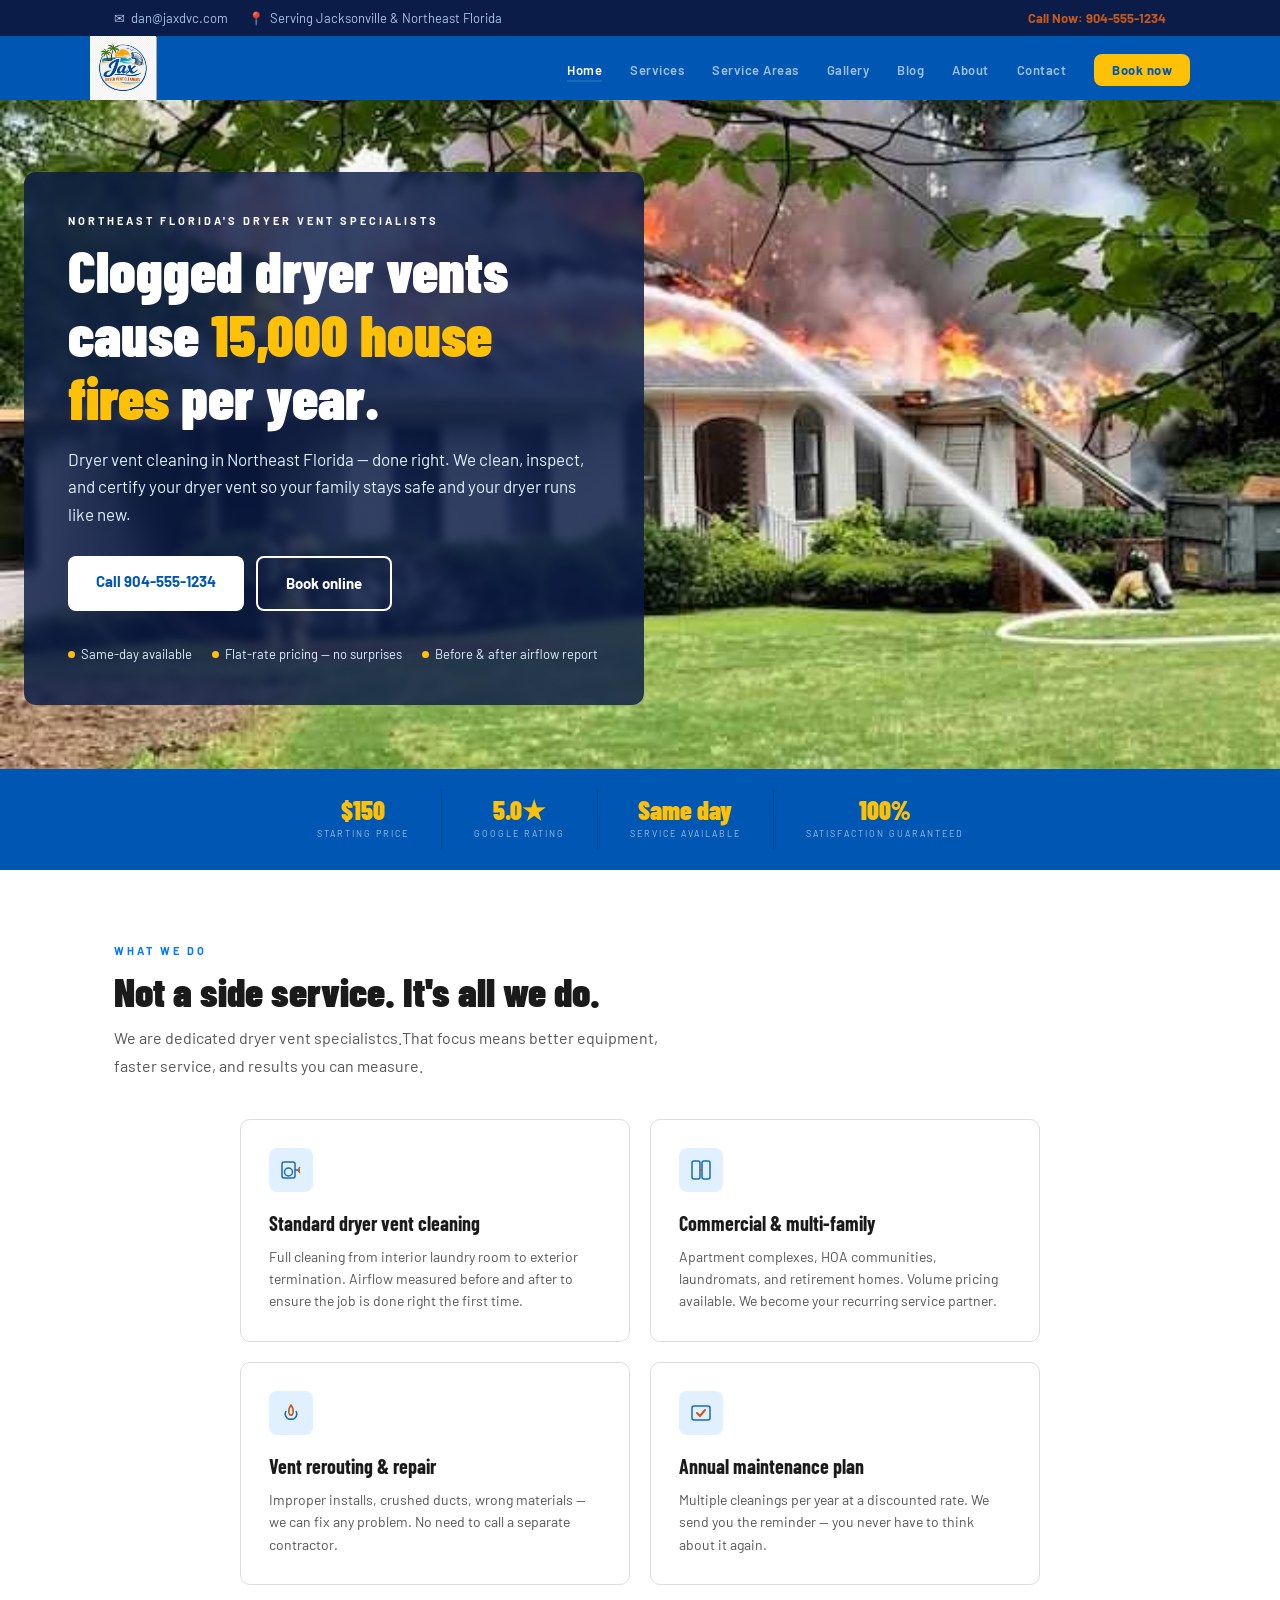
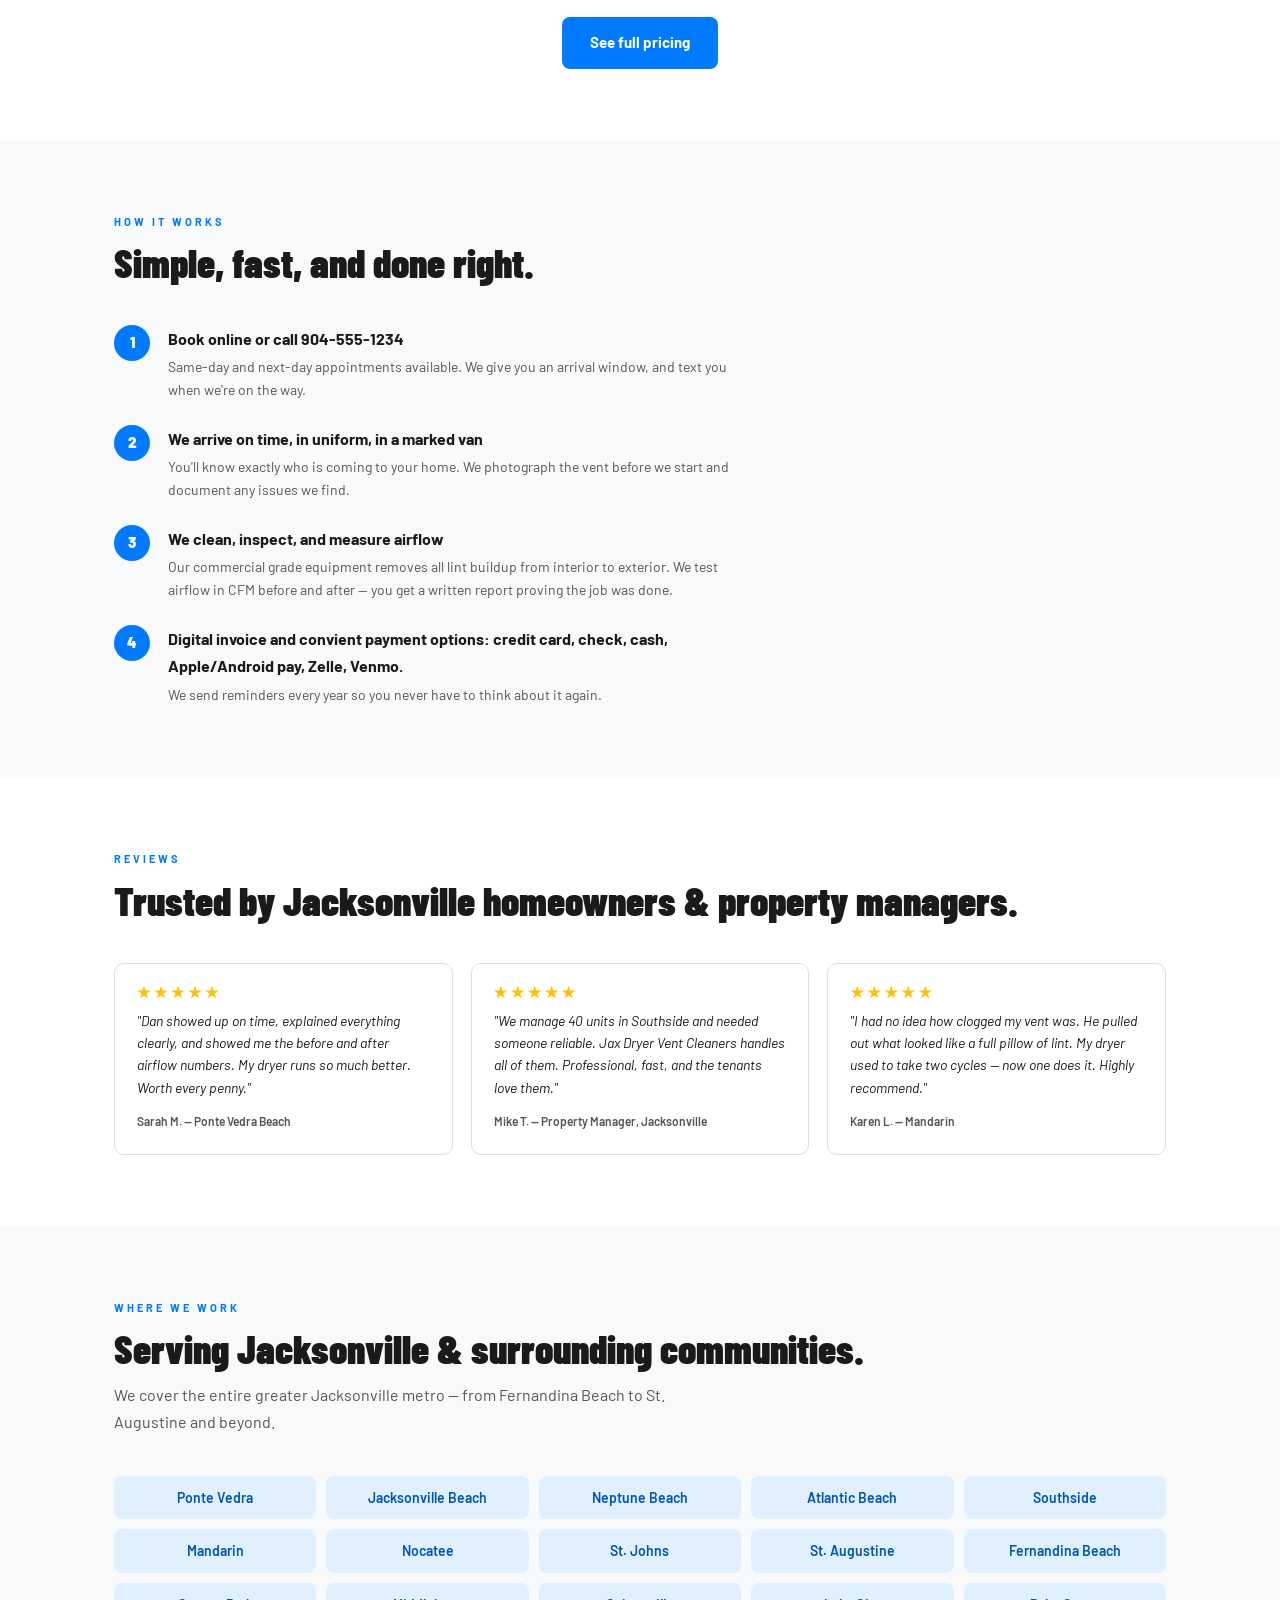
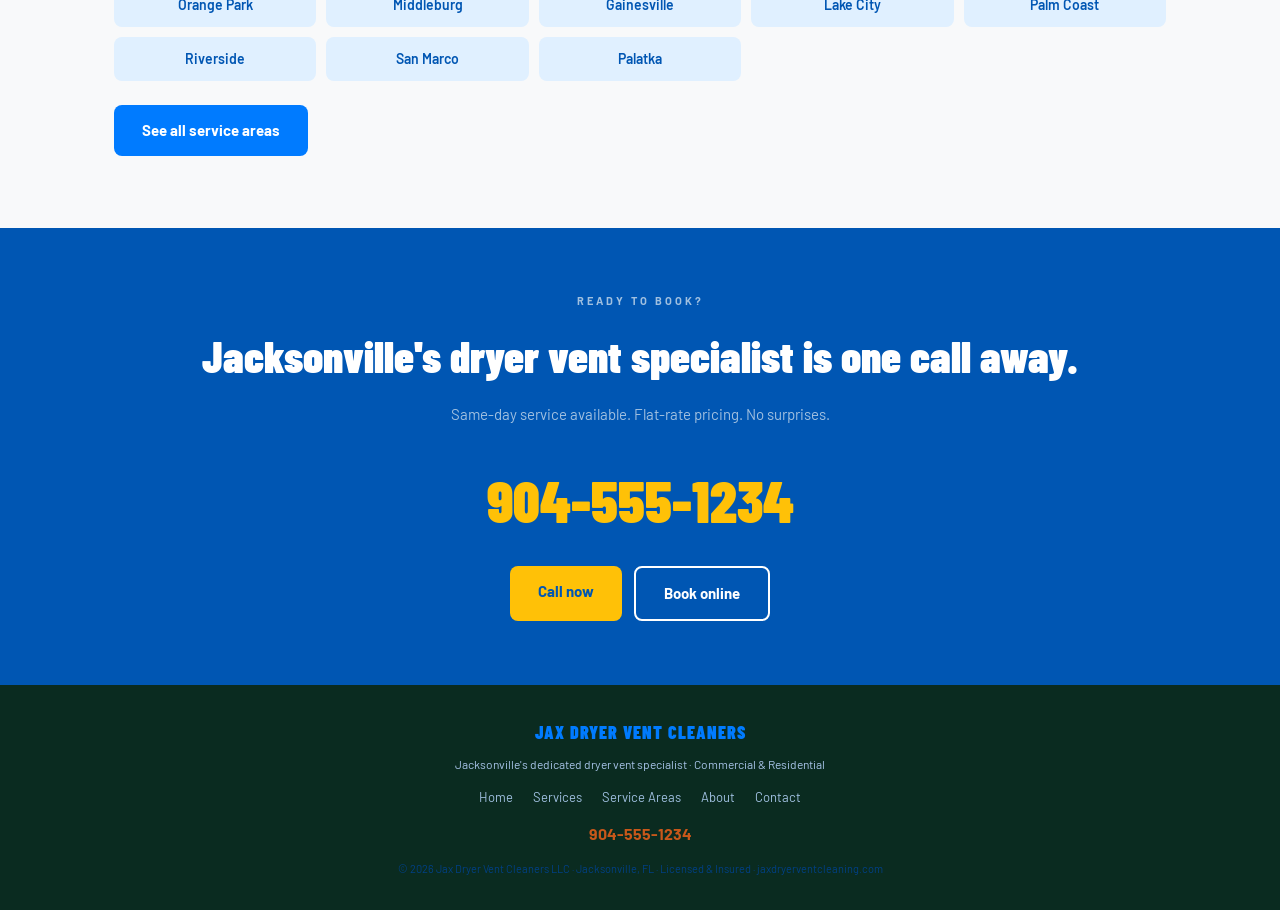
==== commit 222c4e92: "Many word changes, new hero image using number 3" ====
--- a/index.html
+++ b/index.html
@@ -231,8 +231,7 @@
         <div class="section-label">What we do</div>
         <h2>Not a side service. It's all we do.</h2>
         <p>
-          We are Jacksonville's only dedicated dryer vent specialist — not an HVAC
-          company that cleans vents on the side. That focus means better equipment,
+          We are dedicated dryer vent specialistcs.That focus means better equipment,
           faster service, and results you can measure.
         </p>
       </div>
@@ -251,8 +250,7 @@
             </svg>
           </div>
           <h3>Standard dryer vent cleaning</h3>
-          <p>Full rotary brush clean from interior laundry room to exterior termination. Airflow measured before and after — you get a written report.</p>
-          <div class="service-price">From $150</div>
+          <p>Full cleaning from interior laundry room to exterior termination. Airflow measured before and after to ensure the job is done right the first time.</p>
         </div>
 
         <!-- Card 2: Commercial -->
@@ -266,7 +264,6 @@
           </div>
           <h3>Commercial &amp; multi-family</h3>
           <p>Apartment complexes, HOA communities, laundromats, and retirement homes. Volume pricing available. We become your recurring service partner.</p>
-          <div class="service-price">From $75/unit</div>
         </div>
 
         <!-- Card 5: Vent repair -->
@@ -278,8 +275,7 @@
             </svg>
           </div>
           <h3>Vent rerouting &amp; repair</h3>
-          <p>Improper installs, crushed ducts, wrong materials — we fix the problem on the spot. No need to call a separate contractor.</p>
-          <div class="service-price">From $200</div>
+          <p>Improper installs, crushed ducts, wrong materials — we can fix any problem. No need to call a separate contractor.</p>
         </div>
 
         <!-- Card 6: Annual maintenance plan -->
@@ -291,8 +287,7 @@
             </svg>
           </div>
           <h3>Annual maintenance plan</h3>
-          <p>Two cleanings per year at a discounted rate. We send you the reminder — you never have to think about it again.</p>
-          <div class="service-price">$249/year</div>
+          <p>Multiple cleanings per year at a discounted rate. We send you the reminder — you never have to think about it again.</p>
         </div>
 
       </div><!-- end .service-grid -->
@@ -328,7 +323,7 @@
           <div class="step-num">1</div>
           <div>
             <h3>Book online or call 904-555-1234</h3>
-            <p>Same-day and next-day appointments available. We give you a 2-hour arrival window — not a 4-hour one like the cable company.</p>
+            <p>Same-day and next-day appointments available. We give you an arrival window, and text you when we're on the way.</p>
           </div>
         </div>
 
@@ -346,7 +341,7 @@
           <div class="step-num">3</div>
           <div>
             <h3>We clean, inspect, and measure airflow</h3>
-            <p>Rotary brush system removes all lint buildup from interior to exterior. We test airflow in CFM before and after — you get a written report proving the job was done.</p>
+            <p>Our commercial grade equipment removes all lint buildup from interior to exterior. We test airflow in CFM before and after — you get a written report proving the job was done.</p>
           </div>
         </div>
 
@@ -354,8 +349,8 @@
         <div class="step">
           <div class="step-num">4</div>
           <div>
-            <h3>Digital invoice, and we remind you next year</h3>
-            <p>Pay by card, check, or Venmo. We set an automatic reminder so you never have to think about it again until it's time.</p>
+            <h3>Digital invoice and convient payment options: credit card, check, cash, Apple/Android pay, Zelle, Venmo. </h3>
+            <p>We send reminders every year so you never have to think about it again.</p>
           </div>
         </div>
 
--- a/style.css
+++ b/style.css
@@ -188,14 +188,18 @@
 
 
 /* ==========================================================================
-   4. NAVIGATION — MOBILE HAMBURGER
+   4. NAVIGATION — MOBILE HAMBURGER (hover dropdown)
    Hidden on desktop, shown on mobile (breakpoint in section 23).
-   The mobile dropdown menu appears below the nav when hamburger is tapped.
-   Toggle logic is in components.js → toggleMobileNav()
-   ========================================================================== */
+   Hovering the hamburger reveals the dropdown — no click needed.
+   ========================================================================== */
+
+.nav-hamburger-wrap {
+  display: none; /* shown only on mobile via media query */
+  position: relative;
+}
 
 .nav-hamburger {
-  display: none; /* shown only on mobile via media query */
+  display: flex;
   flex-direction: column;
   gap: 5px;
   cursor: pointer;
@@ -209,6 +213,31 @@
   height: 2px;
   background: var(--teal-soft);
   border-radius: 2px;
+}
+
+/* Dropdown panel — hidden by default, shown on hover */
+.mobile-nav-dropdown {
+  display: none;
+  position: absolute;
+  top: 100%;
+  right: 0;
+  background: #0D2358;
+  padding: 16px 24px;
+  border-top: 1px solid #0A1C47;
+  border-radius: 0 0 8px 8px;
+  min-width: 220px;
+  z-index: 200;
+  box-shadow: 0 8px 24px rgba(0,0,0,0.3);
+}
+
+.nav-hamburger-wrap:hover .mobile-nav-dropdown { display: block; }
+
+/* Keep dropdown visible when moving mouse from hamburger into it */
+.mobile-nav-dropdown ul {
+  list-style: none;
+  display: flex;
+  flex-direction: column;
+  gap: 16px;
 }
 
 
@@ -279,7 +308,7 @@
    ========================================================================== */
 
 .hero {
-  background: url('Images/Hero-Image.jpg') center/cover no-repeat;
+  background: url('Images/Hero-Image3.jpg') center/cover no-repeat;
   padding: 72px 24px 64px;
 }
 
@@ -938,8 +967,8 @@
 
 /* Tablets and phones (768px and below) */
 @media (max-width: 768px) {
-  .nav-links       { display: none; } /* hide desktop nav links */
-  .nav-hamburger   { display: flex; } /* show hamburger icon instead */
+  .nav-links           { display: none; } /* hide desktop nav links */
+  .nav-hamburger-wrap  { display: flex; } /* show hamburger icon instead */
   .stat            { padding: 8px 16px; } /* tighten stats so all 4 fit in a row */
   .section         { padding: 48px 20px; } /* reduce section vertical padding */
   .hero            { padding: 48px 20px 44px; }
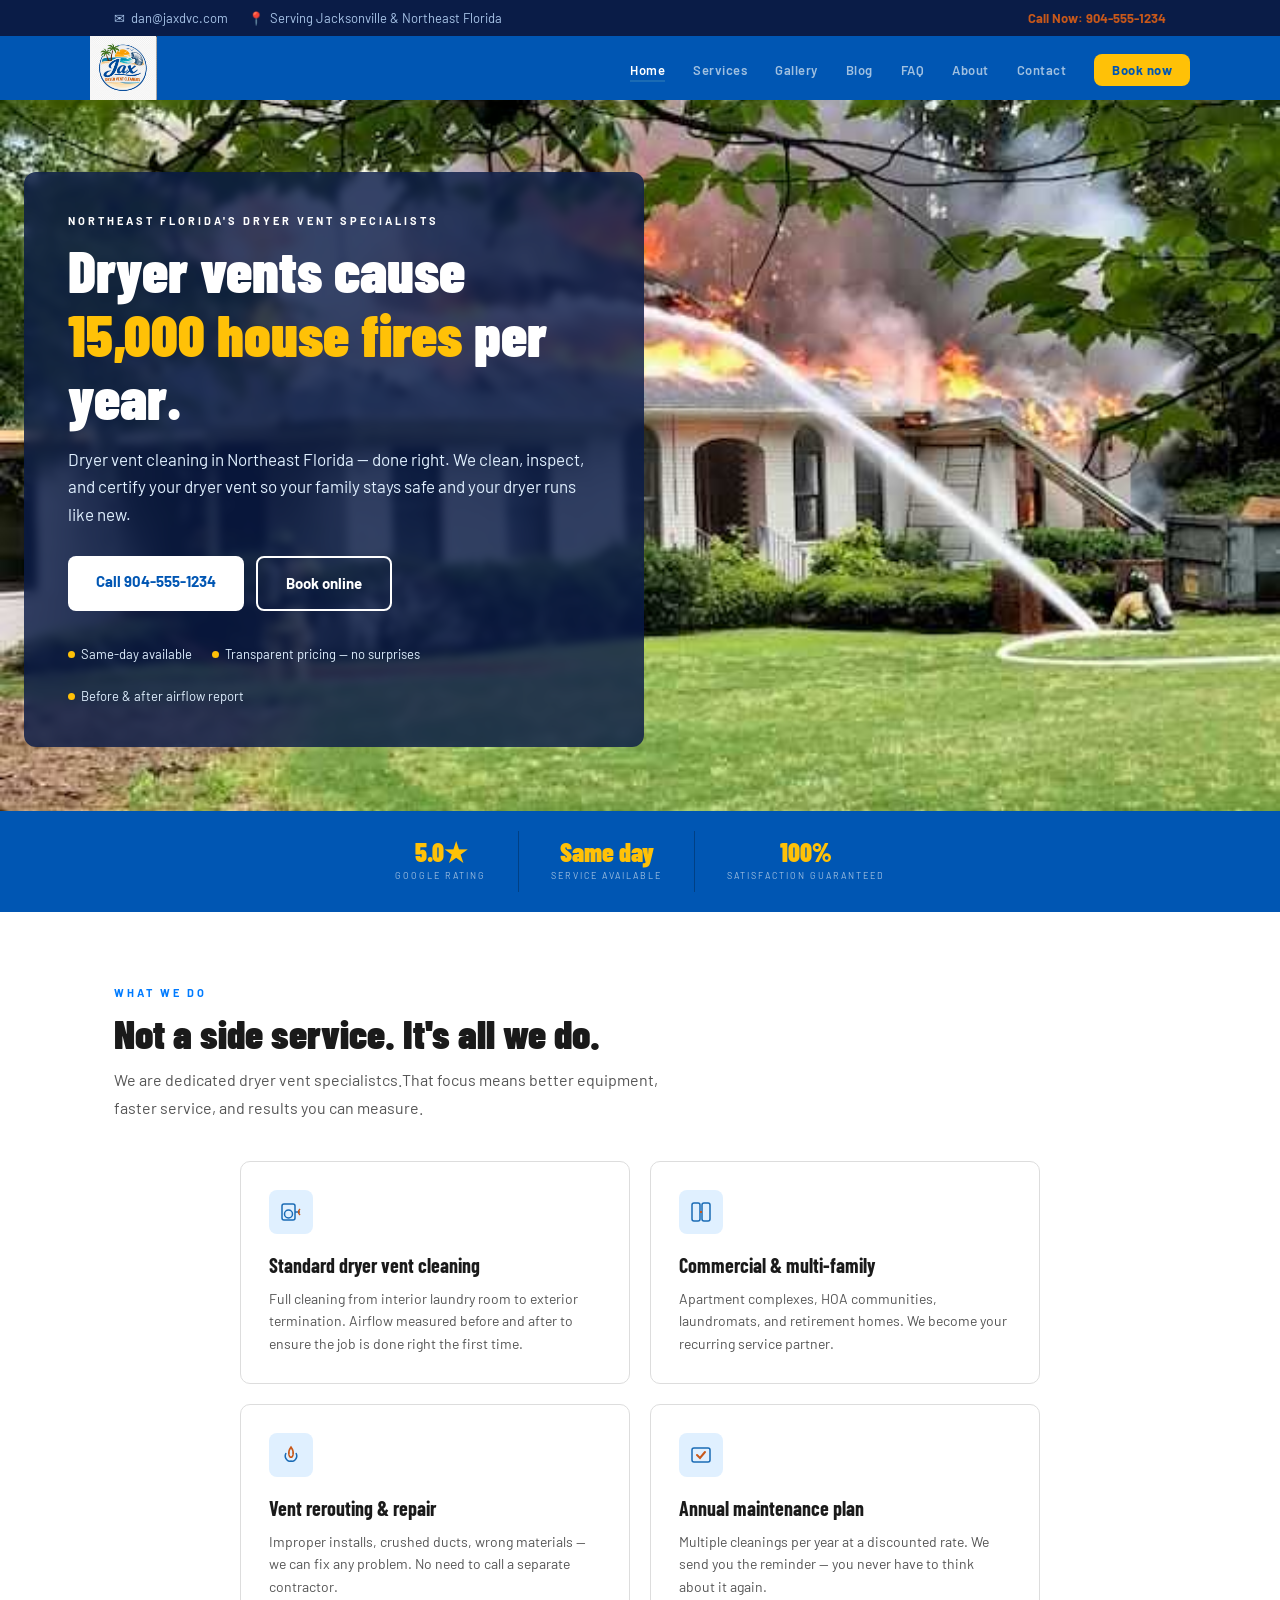
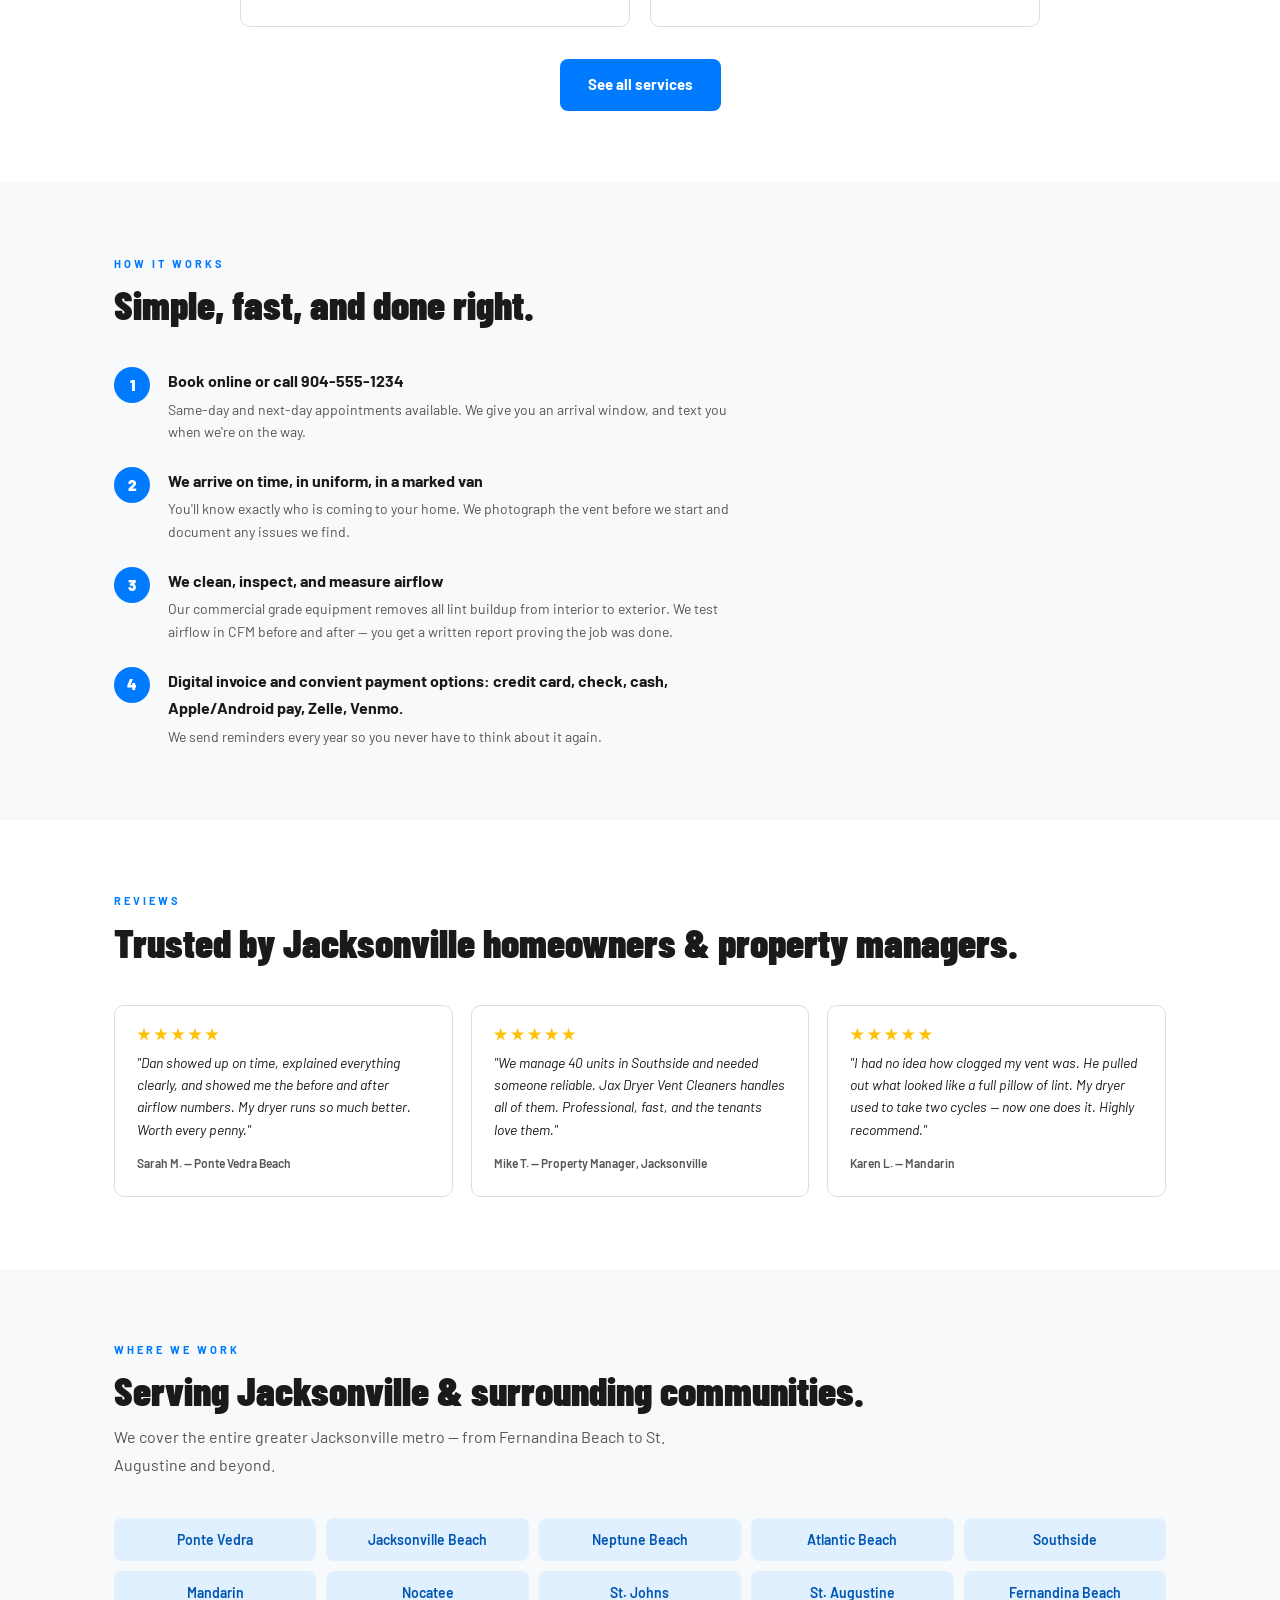
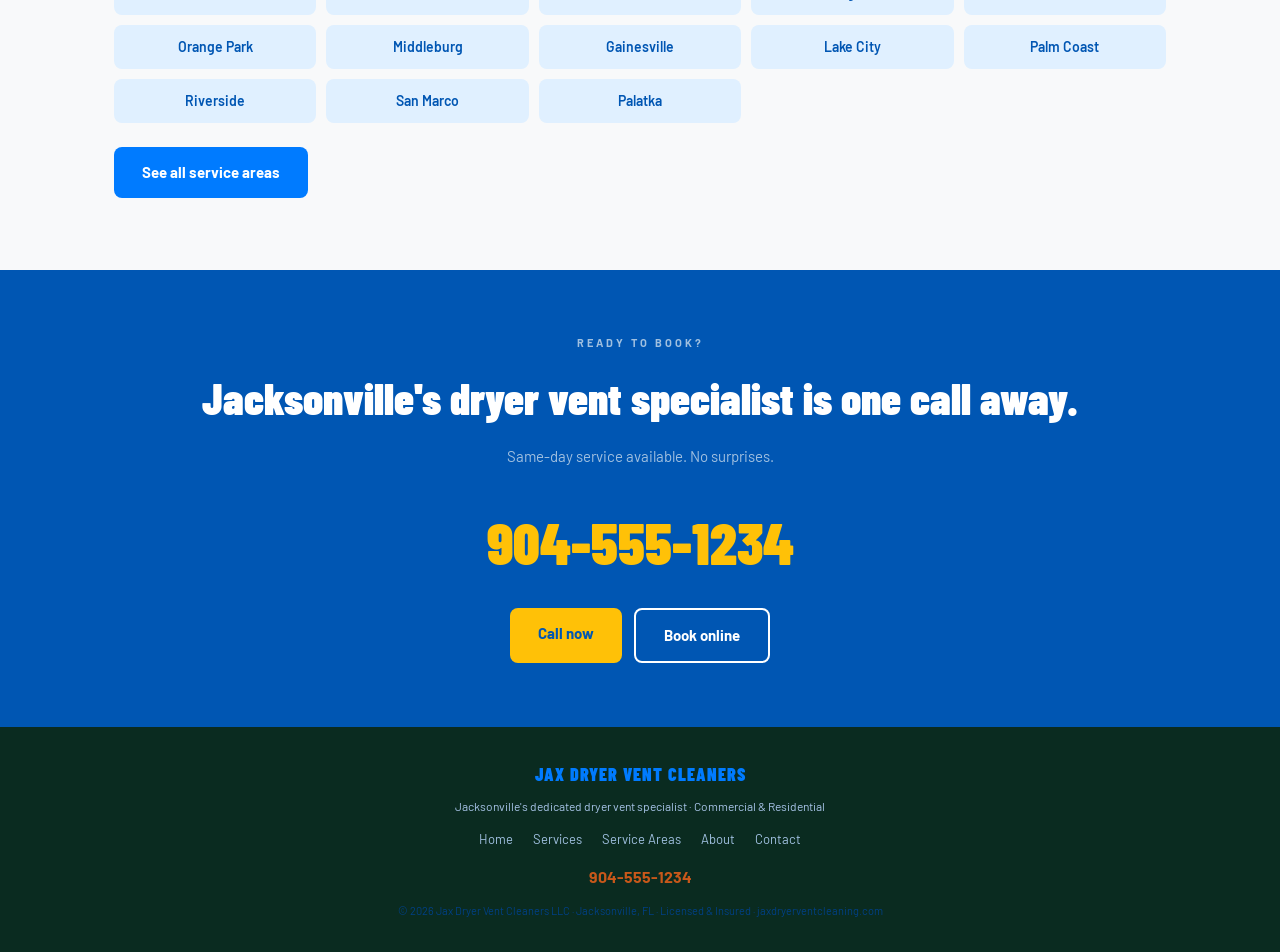
==== commit 396f6f39: "Minor updates to text, removing 2hr service window" ====
--- a/index.html
+++ b/index.html
@@ -53,7 +53,7 @@
        Best practice: Include city, primary service, phone, differentiator.
        Max length: ~155 characters
        ════════════════════════════════════════════════════════════════════ -->
-  <meta name="description" content="Professional dryer vent cleaning from Jacksonville to Gainesville, Lake City, &amp; Palm Coast. Same-day service, flat-rate pricing. Residential &amp; commercial. Call 904-555-1234.">
+  <meta name="description" content="Professional dryer vent cleaning from Jacksonville to Gainesville, Lake City, &amp; Palm Coast. Same-day service available. Residential &amp; commercial. Call 904-555-1234.">
 
   <!-- ════════════════════════════════════════════════════════════════════
        SEO: KEYWORDS
@@ -146,7 +146,7 @@
       <div class="section-label section-label-light">Northeast Florida's dryer vent specialists</div>
 
       <!-- PRIMARY HEADLINE — fire safety stat as the hook -->
-      <h1>Clogged dryer vents cause <span>15,000 house fires</span> per year.</h1>
+      <h1>Dryer vents cause <span>15,000 house fires</span> per year.</h1>
 
       <!-- Supporting subheading -->
       <p class="hero-sub">
@@ -167,7 +167,7 @@
            TO REMOVE: delete a .trust-item div -->
       <div class="hero-trust">
         <div class="trust-item"><div class="trust-dot"></div>Same-day available</div>
-        <div class="trust-item"><div class="trust-dot"></div>Flat-rate pricing — no surprises</div>
+        <div class="trust-item"><div class="trust-dot"></div>Transparent pricing — no surprises</div>
         <div class="trust-item"><div class="trust-dot"></div>Before &amp; after airflow report</div>
       </div>
 
@@ -186,13 +186,7 @@
   <div class="stats-bar">
     <div class="stats-inner">
 
-      <!-- Stat 1: Starting price -->
-      <div class="stat">
-        <div class="stat-num">$150</div>
-        <div class="stat-label">Starting price</div>
-      </div>
-
-      <!-- Stat 2: Google rating — UPDATE once you have real reviews -->
+      <!-- Stat 1: Google rating — UPDATE once you have real reviews -->
       <div class="stat">
         <div class="stat-num">5.0★</div>
         <div class="stat-label">Google rating</div>
@@ -263,7 +257,7 @@
             </svg>
           </div>
           <h3>Commercial &amp; multi-family</h3>
-          <p>Apartment complexes, HOA communities, laundromats, and retirement homes. Volume pricing available. We become your recurring service partner.</p>
+          <p>Apartment complexes, HOA communities, laundromats, and retirement homes. We become your recurring service partner.</p>
         </div>
 
         <!-- Card 5: Vent repair -->
@@ -292,9 +286,8 @@
 
       </div><!-- end .service-grid -->
 
-      <!-- Link to full pricing page -->
       <div style="text-align:center; margin-top:32px;">
-        <a href="services.html" class="btn btn-teal">See full pricing</a>
+        <a href="services.html" class="btn btn-teal">See all services</a>
       </div>
 
     </div>
@@ -480,7 +473,7 @@
 
       <div class="section-label section-label-light">Ready to book?</div>
       <h2>Jacksonville's dryer vent specialist is one call away.</h2>
-      <p>Same-day service available. Flat-rate pricing. No surprises.</p>
+      <p>Same-day service available. No surprises.</p>
 
       <!-- Large gold phone number — most important conversion element -->
       <a href="tel:9045551234" class="cta-phone">904-555-1234</a>
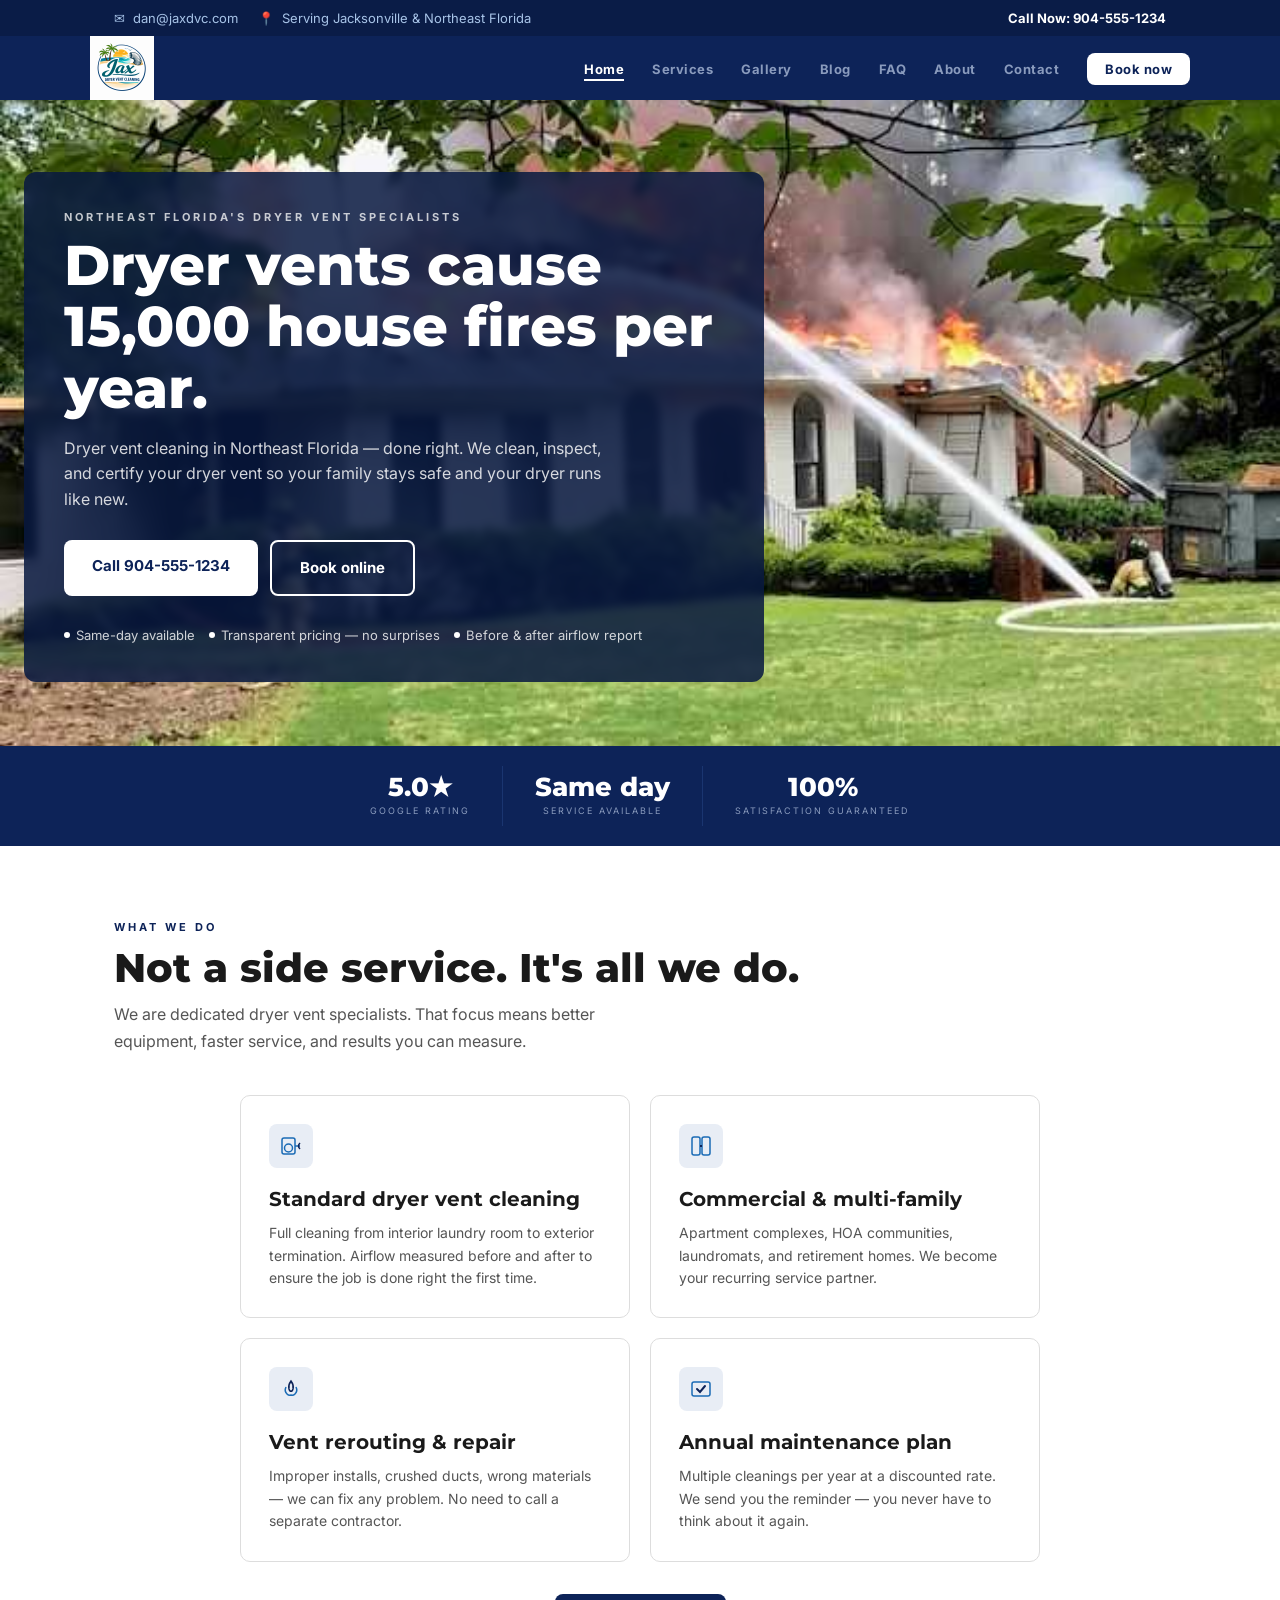
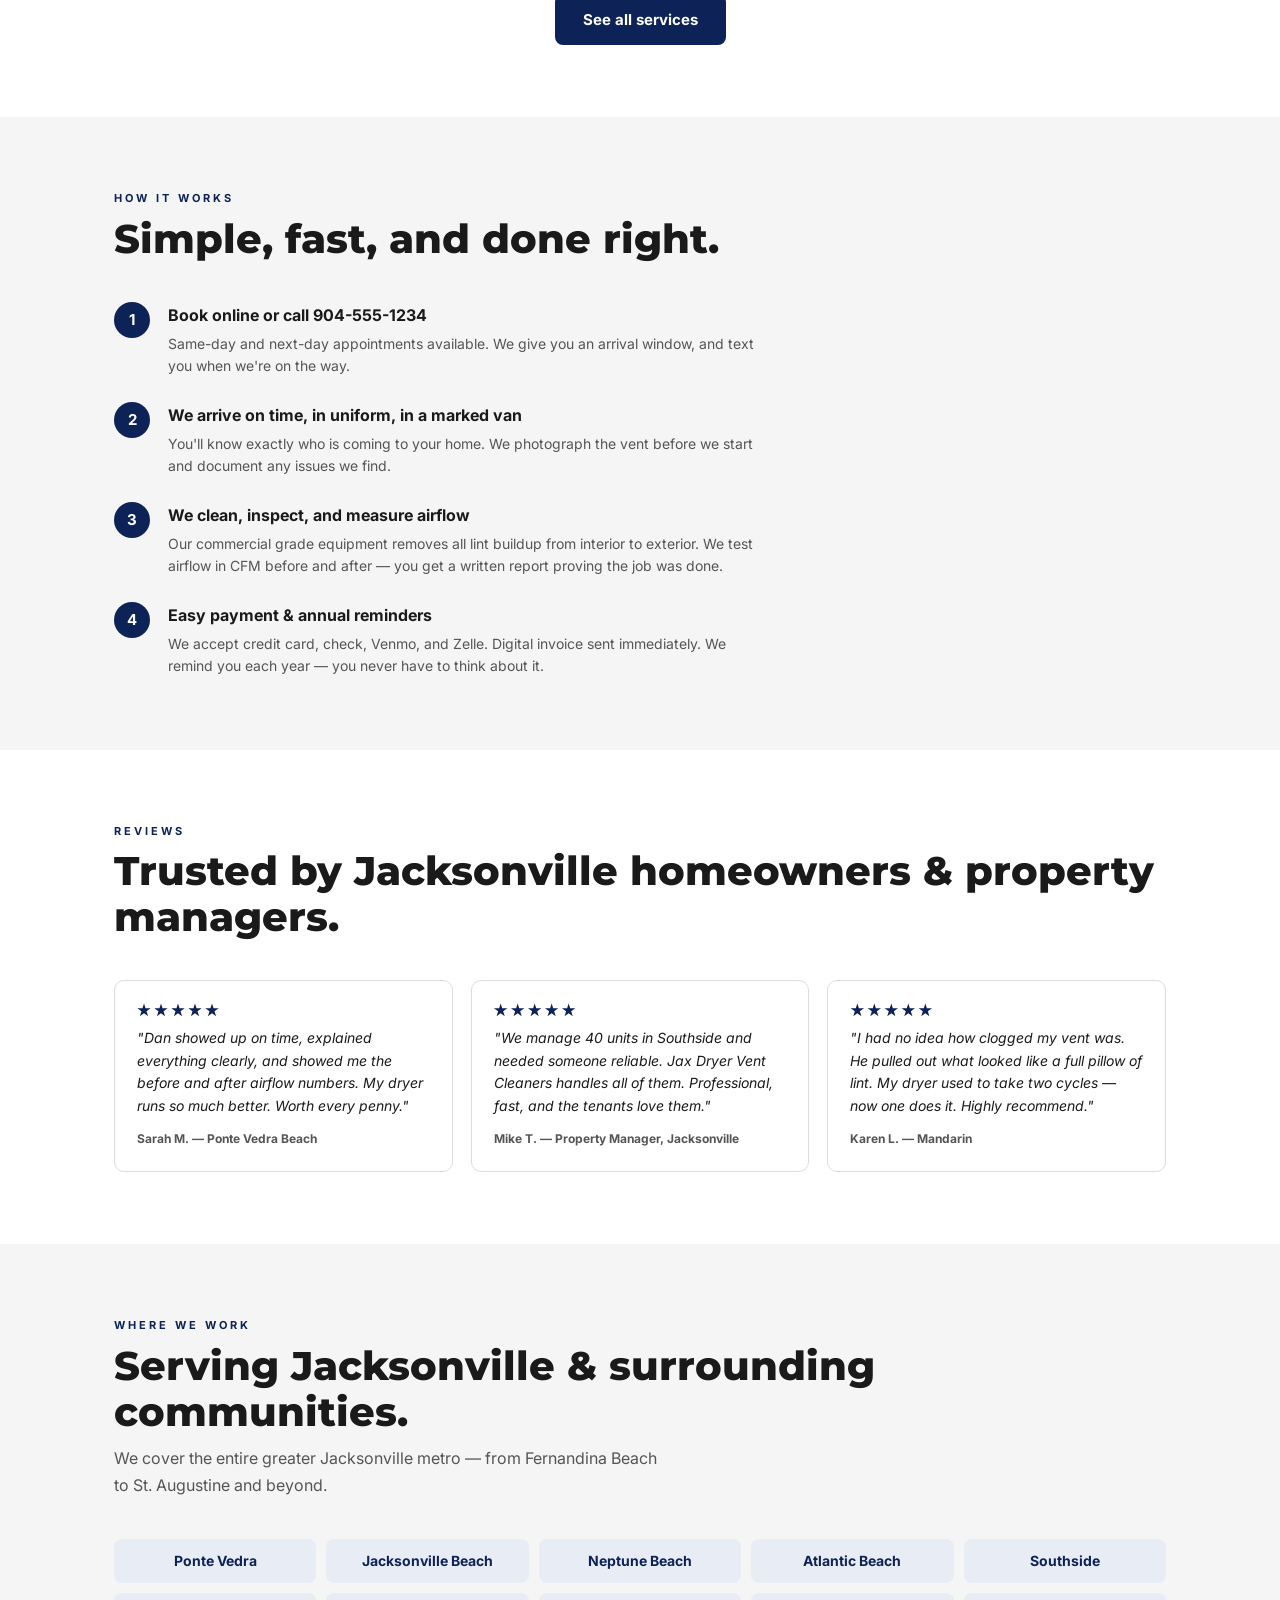
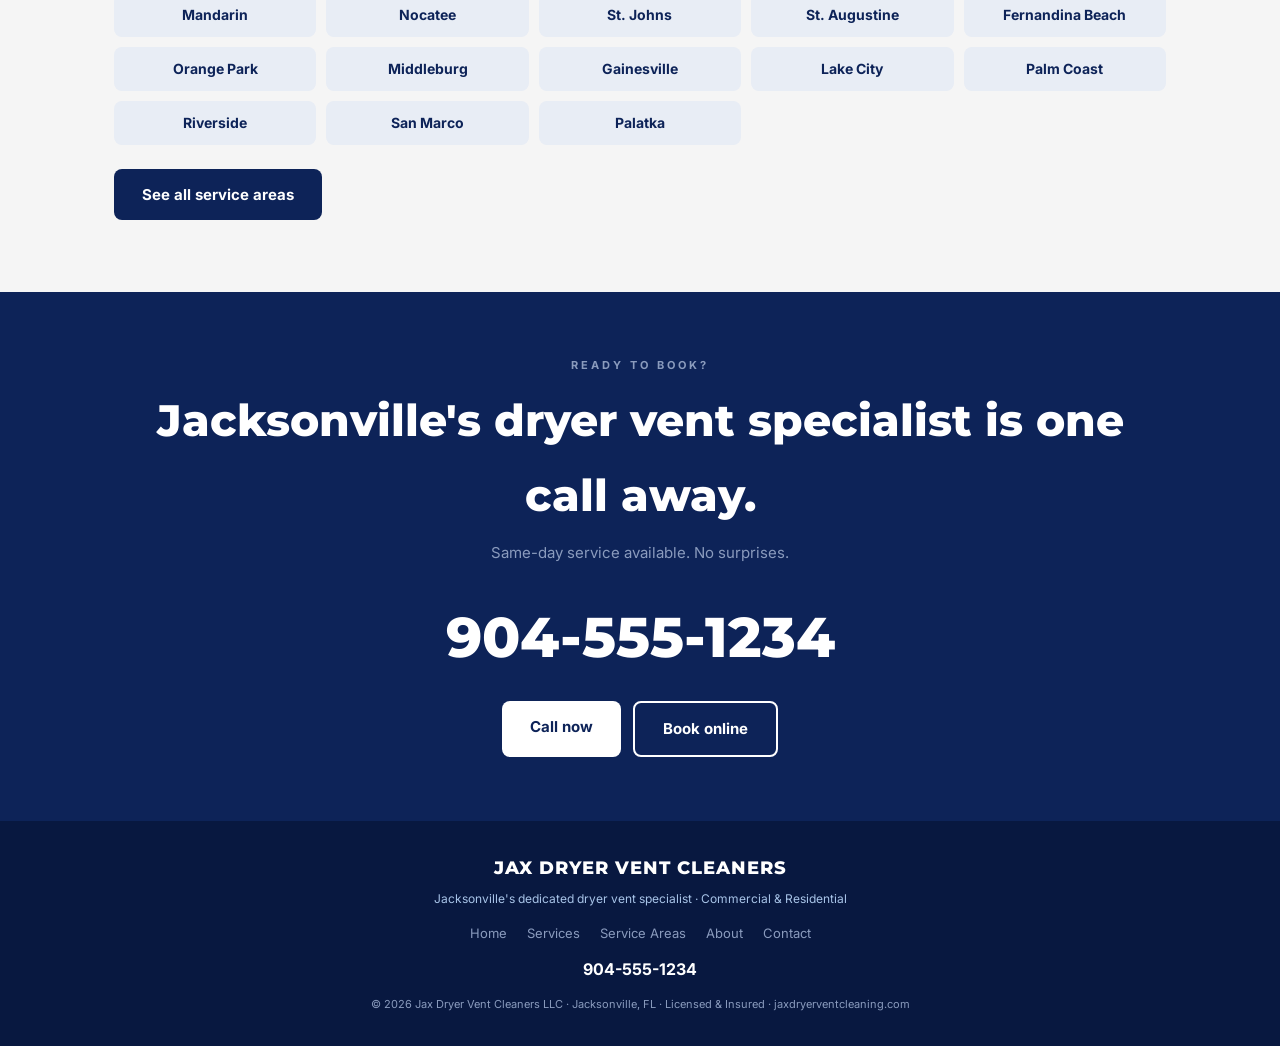
==== commit 9c8a6a1d: "Major updates - new color scheme and font, text updates. Code comments also fixed." ====
--- a/index.html
+++ b/index.html
@@ -1,90 +1,18 @@
 <!DOCTYPE html>
 <html lang="en">
 
-<!--
-  ============================================================================
-  JAX DRYER VENT CLEANERS — HOMEPAGE
-  File: index.html
-
-  PAGE SECTIONS (in order):
-  1.  <head>         SEO meta tags, page title, schema markup
-  2.  Nav            Injected by components.js (edit nav there, not here)
-  3.  Hero           Large teal header with headline + CTA buttons
-  4.  Stats bar      Dark band with key numbers ($150, 5.0★, Same day, 10+ yrs)
-  5.  Services       4-card grid overview of services
-  6.  How it works   4-step numbered process
-  7.  Reviews        3 customer review cards
-  8.  Areas preview  Neighborhood pills linking to areas.html
-  9.  CTA band       Dark bottom section with large phone number
-  10. Footer         Injected by components.js
-
-  QUICK CHANGE GUIDE:
-  ─────────────────────────────────────────────────────────────
-  Phone number       → search "904-555-1234" and replace everywhere
-                       also update href="tel:9045551234" (no dashes)
-  Hero headline      → edit the <h1> tag in the HERO section
-  Hero subheading    → edit the <p class="hero-sub"> tag
-  Stats              → edit .stat-num values in the STATS BAR section
-  Services           → add/edit/remove .service-card divs in SERVICES section
-  Reviews            → edit .review-card divs — replace with real quotes ASAP
-  Service areas      → add/edit .area-pill divs in AREAS PREVIEW section
-  ─────────────────────────────────────────────────────────────
-  ============================================================================
--->
+<!-- JAX DRYER VENT CLEANERS — HOMEPAGE (index.html) -->
 
 <head>
-  <!-- ── REQUIRED META TAGS — do not remove these ── -->
   <meta charset="UTF-8">
   <meta name="viewport" content="width=device-width, initial-scale=1.0">
-
-  <!-- ════════════════════════════════════════════════════════════════════
-       SEO: PAGE TITLE
-       This is what appears in Google search results as the blue clickable link.
-       Best practice: Primary keyword | Business name
-       Max length: ~60 characters (Google truncates longer titles)
-       TO CHANGE: edit the text between <title> tags
-       ════════════════════════════════════════════════════════════════════ -->
   <title>Dryer Vent Cleaning Jacksonville FL | Jax Dryer Vent Cleaning</title>
-
-  <!-- ════════════════════════════════════════════════════════════════════
-       SEO: META DESCRIPTION
-       The gray snippet text shown under the title in Google results.
-       Does not directly affect ranking but DOES affect click-through rate.
-       Best practice: Include city, primary service, phone, differentiator.
-       Max length: ~155 characters
-       ════════════════════════════════════════════════════════════════════ -->
   <meta name="description" content="Professional dryer vent cleaning from Jacksonville to Gainesville, Lake City, &amp; Palm Coast. Same-day service available. Residential &amp; commercial. Call 904-555-1234.">
-
-  <!-- ════════════════════════════════════════════════════════════════════
-       SEO: KEYWORDS
-       Less important than they used to be, but still worth including.
-       Focus on local + service-specific phrases people actually search.
-       ════════════════════════════════════════════════════════════════════ -->
   <meta name="keywords" content="dryer vent cleaning Jacksonville, Gainesville dryer vent cleaning, Lake City vent cleaning, Palm Coast dryer vent service, Riverside, San Marco, Orange Park, Middleburg, Palatka, St. John's, Nocatee, St. Augustine dryer vent cleaning">
-
-  <!-- ════════════════════════════════════════════════════════════════════
-       SEO: CANONICAL URL
-       Tells Google the "official" URL for this page to prevent duplicate content.
-       UPDATE THIS: replace with your actual domain once it's live.
-       ════════════════════════════════════════════════════════════════════ -->
   <link rel="canonical" href="https://www.jaxdryerventcleaning.com/index.html">
-
-  <!-- Stylesheet -->
   <link rel="stylesheet" href="style.css">
 
-  <!-- ════════════════════════════════════════════════════════════════════
-       SEO: SCHEMA MARKUP (JSON-LD)
-       This is invisible structured data that tells Google exactly what
-       your business is, where it is, what it does, and how to reach it.
-       It powers rich results in Google Search and Google Maps.
-
-       IMPORTANT — UPDATE BEFORE GOING LIVE:
-       - "telephone"    → your real phone number in +1XXXXXXXXXX format
-       - "url"          → your real domain
-       - "openingHours" → your actual hours (Mo-Sa = Monday to Saturday)
-
-       REFERENCE: https://schema.org/LocalBusiness
-       ════════════════════════════════════════════════════════════════════ -->
+  <!-- Schema markup — update telephone and url before going live -->
   <script type="application/ld+json">
   {
     "@context": "https://schema.org",
@@ -115,156 +43,90 @@
 
 <body>
 
-  <!-- ════════════════════════════════════════════════════════════════════
-       SECTION 1 — NAVIGATION
-       DO NOT edit the nav here. Edit components.js instead.
-       The nav HTML is injected here automatically when the page loads.
-       ════════════════════════════════════════════════════════════════════ -->
+  <!-- NAV — injected by components.js -->
   <div id="nav-placeholder"></div>
 
 
-  <!-- ════════════════════════════════════════════════════════════════════
-       SECTION 2 — HERO
-       The large teal header. First thing visitors see.
-       Contains: eyebrow label | H1 | subheading | 2 buttons | trust badges
-
-       SEO NOTES:
-       - The H1 must contain your primary keyword "dryer vent cleaning Jacksonville"
-       - Only ONE <h1> per page
-       - The <span> inside H1 renders in gold — highlights "Jacksonville, FL"
-
-       TO CHANGE:
-       - Headline: edit the <h1> text
-       - Subheading: edit the <p class="hero-sub"> text
-       - Button text/links: edit the two .btn anchor tags
-       - Trust badges: add/edit/remove .trust-item divs
-       ════════════════════════════════════════════════════════════════════ -->
+  <!-- HERO -->
   <section class="hero">
     <div class="hero-inner">
-
-      <!-- Small uppercase eyebrow label above H1 -->
       <div class="section-label section-label-light">Northeast Florida's dryer vent specialists</div>
-
-      <!-- PRIMARY HEADLINE — fire safety stat as the hook -->
       <h1>Dryer vents cause <span>15,000 house fires</span> per year.</h1>
-
-      <!-- Supporting subheading -->
       <p class="hero-sub">
         Dryer vent cleaning in Northeast Florida — done right. We clean, inspect, and certify your dryer vent so your family stays safe and your dryer runs like new.
       </p>
-
-      <!-- CTA BUTTONS
-           btn-gold    = primary action (calling is always preferred)
-           btn-outline = secondary action (online booking via contact/Jobber page)
-           TO CHANGE: update href and button text below -->
       <div class="hero-buttons">
         <a href="tel:9045551234" class="btn btn-gold">Call 904-555-1234</a>
         <a href="contact.html"   class="btn btn-outline">Book online</a>
       </div>
-
-      <!-- TRUST BADGES — small dot + text credibility signals
-           TO ADD: copy a .trust-item div and update the text
-           TO REMOVE: delete a .trust-item div -->
       <div class="hero-trust">
         <div class="trust-item"><div class="trust-dot"></div>Same-day available</div>
         <div class="trust-item"><div class="trust-dot"></div>Transparent pricing — no surprises</div>
         <div class="trust-item"><div class="trust-dot"></div>Before &amp; after airflow report</div>
       </div>
-
-    </div>
-  </section>
-
-
-  <!-- ════════════════════════════════════════════════════════════════════
-       SECTION 3 — STATS BAR
-       Dark band with 4 key numbers. High credibility signal.
-
-       TO UPDATE A NUMBER: edit the text inside .stat-num
-       TO ADD A STAT: copy a .stat div (note: 5+ stats may wrap on mobile)
-       TO REMOVE A STAT: delete a .stat div
-       ════════════════════════════════════════════════════════════════════ -->
+    </div>
+  </section>
+
+
+  <!-- STATS BAR -->
   <div class="stats-bar">
     <div class="stats-inner">
-
-      <!-- Stat 1: Google rating — UPDATE once you have real reviews -->
       <div class="stat">
         <div class="stat-num">5.0★</div>
         <div class="stat-label">Google rating</div>
       </div>
-
-      <!-- Stat 3: Same-day availability -->
       <div class="stat">
         <div class="stat-num">Same day</div>
         <div class="stat-label">Service available</div>
       </div>
-
-      <!-- Stat 4: Satisfaction guarantee -->
       <div class="stat">
         <div class="stat-num">100%</div>
         <div class="stat-label">Satisfaction guaranteed</div>
       </div>
-
     </div>
   </div>
 
 
-  <!-- ════════════════════════════════════════════════════════════════════
-       SECTION 4 — SERVICES OVERVIEW
-       6-card grid giving visitors a quick overview of all service types.
-       Each card links conceptually to full details on services.html.
-
-       TO ADD A SERVICE: copy a .service-card div and update content
-       TO REMOVE A SERVICE: delete a .service-card div
-       TO CHANGE A PRICE: edit the .service-price div text
-       ════════════════════════════════════════════════════════════════════ -->
+  <!-- SERVICES OVERVIEW -->
   <section class="section">
     <div class="container">
-
-      <!-- Section header -->
       <div class="section-header">
         <div class="section-label">What we do</div>
         <h2>Not a side service. It's all we do.</h2>
-        <p>
-          We are dedicated dryer vent specialistcs.That focus means better equipment,
-          faster service, and results you can measure.
-        </p>
-      </div>
-
-      <!-- SERVICE CARD GRID — 6 cards, auto-fits to 3 columns on desktop, 1 on mobile -->
+        <p>We are dedicated dryer vent specialists. That focus means better equipment, faster service, and results you can measure.</p>
+      </div>
+
       <div class="service-grid service-grid-2col">
 
-        <!-- Card 1: Standard cleaning -->
         <div class="service-card">
           <div class="service-icon">
             <svg width="22" height="22" viewBox="0 0 22 22" fill="none">
               <rect x="2" y="3" width="13" height="16" rx="2" stroke="#1A6BB5" stroke-width="1.5"/>
               <circle cx="8.5" cy="13" r="4" stroke="#1A6BB5" stroke-width="1.5"/>
               <line x1="15" y1="11" x2="20" y2="11" stroke="#1A6BB5" stroke-width="1.5"/>
-              <path d="M20 8 Q17 11 20 14" stroke="#C8581A" stroke-width="1.5" fill="none"/>
+              <path d="M20 8 Q17 11 20 14" stroke="#0D2358" stroke-width="1.5" fill="none"/>
             </svg>
           </div>
           <h3>Standard dryer vent cleaning</h3>
           <p>Full cleaning from interior laundry room to exterior termination. Airflow measured before and after to ensure the job is done right the first time.</p>
         </div>
 
-        <!-- Card 2: Commercial -->
         <div class="service-card">
           <div class="service-icon">
             <svg width="22" height="22" viewBox="0 0 22 22" fill="none">
               <rect x="2" y="2" width="8" height="18" rx="2" stroke="#1A6BB5" stroke-width="1.5"/>
               <rect x="12" y="2" width="8" height="18" rx="2" stroke="#1A6BB5" stroke-width="1.5"/>
-              <line x1="10" y1="11" x2="12" y2="11" stroke="#C8581A" stroke-width="2"/>
+              <line x1="10" y1="11" x2="12" y2="11" stroke="#0D2358" stroke-width="2"/>
             </svg>
           </div>
           <h3>Commercial &amp; multi-family</h3>
           <p>Apartment complexes, HOA communities, laundromats, and retirement homes. We become your recurring service partner.</p>
         </div>
 
-        <!-- Card 5: Vent repair -->
-        <div class="service-card">
-          <div class="service-icon">
-            <svg width="22" height="22" viewBox="0 0 22 22" fill="none">
-              <path d="M11 3 Q8 7 9 11 Q10 14 11 13 Q12 14 13 11 Q14 7 11 3Z" stroke="#C8581A" stroke-width="1.5" fill="none"/>
+        <div class="service-card">
+          <div class="service-icon">
+            <svg width="22" height="22" viewBox="0 0 22 22" fill="none">
+              <path d="M11 3 Q8 7 9 11 Q10 14 11 13 Q12 14 13 11 Q14 7 11 3Z" stroke="#0D2358" stroke-width="1.5" fill="none"/>
               <path d="M6 9 Q4 13 7 16 Q9 18 11 17 Q13 18 15 16 Q18 13 16 9" stroke="#1A6BB5" stroke-width="1.5" fill="none"/>
             </svg>
           </div>
@@ -272,46 +134,35 @@
           <p>Improper installs, crushed ducts, wrong materials — we can fix any problem. No need to call a separate contractor.</p>
         </div>
 
-        <!-- Card 6: Annual maintenance plan -->
         <div class="service-card">
           <div class="service-icon">
             <svg width="22" height="22" viewBox="0 0 22 22" fill="none">
               <rect x="2" y="4" width="18" height="14" rx="2" stroke="#1A6BB5" stroke-width="1.5"/>
-              <path d="M7 11 L10 14 L15 8" stroke="#C8581A" stroke-width="2" stroke-linecap="round"/>
+              <path d="M7 11 L10 14 L15 8" stroke="#0D2358" stroke-width="2" stroke-linecap="round"/>
             </svg>
           </div>
           <h3>Annual maintenance plan</h3>
           <p>Multiple cleanings per year at a discounted rate. We send you the reminder — you never have to think about it again.</p>
         </div>
 
-      </div><!-- end .service-grid -->
+      </div>
 
       <div style="text-align:center; margin-top:32px;">
         <a href="services.html" class="btn btn-teal">See all services</a>
       </div>
-
-    </div>
-  </section>
-
-
-  <!-- ════════════════════════════════════════════════════════════════════
-       SECTION 5 — HOW IT WORKS
-       4-step numbered process. Reduces friction / objections.
-
-       TO ADD A STEP: copy a .step div and update the number + content
-       TO REMOVE A STEP: delete a .step div
-       ════════════════════════════════════════════════════════════════════ -->
+    </div>
+  </section>
+
+
+  <!-- HOW IT WORKS -->
   <section class="section section-gray">
     <div class="container">
-
       <div class="section-header">
         <div class="section-label">How it works</div>
         <h2>Simple, fast, and done right.</h2>
       </div>
 
       <div class="steps">
-
-        <!-- Step 1 -->
         <div class="step">
           <div class="step-num">1</div>
           <div>
@@ -319,8 +170,6 @@
             <p>Same-day and next-day appointments available. We give you an arrival window, and text you when we're on the way.</p>
           </div>
         </div>
-
-        <!-- Step 2 -->
         <div class="step">
           <div class="step-num">2</div>
           <div>
@@ -328,8 +177,6 @@
             <p>You'll know exactly who is coming to your home. We photograph the vent before we start and document any issues we find.</p>
           </div>
         </div>
-
-        <!-- Step 3 -->
         <div class="step">
           <div class="step-num">3</div>
           <div>
@@ -337,45 +184,27 @@
             <p>Our commercial grade equipment removes all lint buildup from interior to exterior. We test airflow in CFM before and after — you get a written report proving the job was done.</p>
           </div>
         </div>
-
-        <!-- Step 4 -->
         <div class="step">
           <div class="step-num">4</div>
           <div>
-            <h3>Digital invoice and convient payment options: credit card, check, cash, Apple/Android pay, Zelle, Venmo. </h3>
-            <p>We send reminders every year so you never have to think about it again.</p>
-          </div>
-        </div>
-
-      </div><!-- end .steps -->
-    </div>
-  </section>
-
-
-  <!-- ════════════════════════════════════════════════════════════════════
-       SECTION 6 — CUSTOMER REVIEWS
-       Social proof. Replace placeholder quotes with real customer reviews ASAP.
-
-       SEO TIP: Include the customer's neighborhood name (e.g. "Ponte Vedra Beach")
-       in the .reviewer line — this helps you rank for local neighborhood searches.
-
-       TO ADD A REVIEW: copy a .review-card div and update the quote + reviewer
-       TO REMOVE A REVIEW: delete a .review-card div
-
-       ALSO: Set up Jobber's automatic review request feature to collect
-       Google reviews after every completed job — this builds your ranking fast.
-       ════════════════════════════════════════════════════════════════════ -->
+            <h3>Easy payment &amp; annual reminders</h3>
+            <p>We accept credit card, check, Venmo, and Zelle. Digital invoice sent immediately. We remind you each year — you never have to think about it.</p>
+          </div>
+        </div>
+      </div>
+    </div>
+  </section>
+
+
+  <!-- REVIEWS -->
   <section class="section">
     <div class="container">
-
       <div class="section-header">
         <div class="section-label">Reviews</div>
         <h2>Trusted by Jacksonville homeowners &amp; property managers.</h2>
       </div>
 
       <div class="reviews-grid">
-
-        <!-- Review 1 — REPLACE WITH REAL CUSTOMER QUOTE -->
         <div class="review-card">
           <div class="stars">
             <div class="star"></div><div class="star"></div><div class="star"></div>
@@ -384,8 +213,6 @@
           <p class="review-text">"Dan showed up on time, explained everything clearly, and showed me the before and after airflow numbers. My dryer runs so much better. Worth every penny."</p>
           <div class="reviewer">Sarah M. &mdash; Ponte Vedra Beach</div>
         </div>
-
-        <!-- Review 2 — REPLACE WITH REAL CUSTOMER QUOTE -->
         <div class="review-card">
           <div class="stars">
             <div class="star"></div><div class="star"></div><div class="star"></div>
@@ -394,8 +221,6 @@
           <p class="review-text">"We manage 40 units in Southside and needed someone reliable. Jax Dryer Vent Cleaners handles all of them. Professional, fast, and the tenants love them."</p>
           <div class="reviewer">Mike T. &mdash; Property Manager, Jacksonville</div>
         </div>
-
-        <!-- Review 3 — REPLACE WITH REAL CUSTOMER QUOTE -->
         <div class="review-card">
           <div class="stars">
             <div class="star"></div><div class="star"></div><div class="star"></div>
@@ -404,33 +229,20 @@
           <p class="review-text">"I had no idea how clogged my vent was. He pulled out what looked like a full pillow of lint. My dryer used to take two cycles — now one does it. Highly recommend."</p>
           <div class="reviewer">Karen L. &mdash; Mandarin</div>
         </div>
-
-      </div><!-- end .reviews-grid -->
-    </div>
-  </section>
-
-
-  <!-- ════════════════════════════════════════════════════════════════════
-       SECTION 7 — SERVICE AREAS PREVIEW
-       Shows the main neighborhoods as clickable-looking pills.
-       Links to the full areas.html page for detailed SEO content.
-
-       SEO NOTE: Every neighborhood name on this page (and especially on
-       areas.html) helps you rank for "[neighborhood] dryer vent cleaning" searches.
-
-       TO ADD AN AREA: copy an .area-pill div and update the name
-       TO REMOVE AN AREA: delete an .area-pill div
-       ════════════════════════════════════════════════════════════════════ -->
+      </div>
+    </div>
+  </section>
+
+
+  <!-- SERVICE AREAS PREVIEW -->
   <section class="section section-gray">
     <div class="container">
-
       <div class="section-header">
         <div class="section-label">Where we work</div>
         <h2>Serving Jacksonville &amp; surrounding communities.</h2>
         <p>We cover the entire greater Jacksonville metro — from Fernandina Beach to St. Augustine and beyond.</p>
       </div>
 
-      <!-- AREA PILLS — add your neighborhoods here -->
       <div class="areas-grid">
         <div class="area-pill">Ponte Vedra</div>
         <div class="area-pill">Jacksonville Beach</div>
@@ -452,49 +264,30 @@
         <div class="area-pill">Palatka</div>
       </div>
 
-      <!-- Link to full service areas page (better for SEO — more content there) -->
       <div style="margin-top:24px;">
         <a href="areas.html" class="btn btn-teal">See all service areas</a>
       </div>
-
-    </div>
-  </section>
-
-
-  <!-- ════════════════════════════════════════════════════════════════════
-       SECTION 8 — CTA BAND
-       Dark call-to-action. The large phone number is the most important element.
-       Appears on every page — this is the homepage version.
-
-       TO CHANGE: update phone number display text and tel: href
-       ════════════════════════════════════════════════════════════════════ -->
+    </div>
+  </section>
+
+
+  <!-- CTA BAND -->
   <section class="cta-band">
     <div class="container">
-
       <div class="section-label section-label-light">Ready to book?</div>
       <h2>Jacksonville's dryer vent specialist is one call away.</h2>
       <p>Same-day service available. No surprises.</p>
-
-      <!-- Large gold phone number — most important conversion element -->
       <a href="tel:9045551234" class="cta-phone">904-555-1234</a>
-
-      <!-- Secondary buttons below phone number -->
       <div style="display:flex; gap:12px; justify-content:center; flex-wrap:wrap;">
         <a href="tel:9045551234" class="btn btn-gold">Call now</a>
         <a href="contact.html"   class="btn btn-outline">Book online</a>
       </div>
-
-    </div>
-  </section>
-
-
-  <!-- ════════════════════════════════════════════════════════════════════
-       SECTION 9 — FOOTER
-       DO NOT edit the footer here. Edit components.js instead.
-       ════════════════════════════════════════════════════════════════════ -->
+    </div>
+  </section>
+
+
+  <!-- FOOTER — injected by components.js -->
   <div id="footer-placeholder"></div>
-
-  <!-- Load shared nav + footer — must be last script on page -->
   <script src="components.js"></script>
 
 </body>
--- a/style.css
+++ b/style.css
@@ -1,82 +1,50 @@
 /* ==========================================================================
    JAX DRYER VENT CLEANERS — MAIN STYLESHEET
    File: style.css
-   
-   TABLE OF CONTENTS:
-   1.  FONTS & BRAND COLORS (CSS Variables)
-   2.  RESET & BASE STYLES
-   3.  NAVIGATION — desktop
-   4.  NAVIGATION — mobile hamburger
-   5.  BUTTONS
-   6.  SECTION LABELS (small uppercase eyebrow text)
-   7.  HERO — homepage full hero
-   8.  HERO TRUST BADGES
-   9.  STATS BAR
-   10. SECTION WRAPPERS
-   11. SERVICE CARDS
-   12. HOW IT WORKS STEPS
-   13. REVIEW CARDS
-   14. SERVICE AREA PILLS
-   15. CTA BAND (bottom of every page)
-   16. FOOTER
-   17. INNER PAGE HERO (non-homepage pages)
-   18. CONTACT PAGE — layout grid
-   19. CONTACT PAGE — form inputs
-   20. CONTACT PAGE — contact info sidebar
-   21. JOBBER EMBED SECTION ← READ THIS
-   22. PRICING CARDS (services page)
-   23. MOBILE RESPONSIVE OVERRIDES
+
+   COLOR PALETTE:
+   --navy       → primary dark navy — nav, footer, buttons, headings
+   --navy-dark  → deeper navy — footer background
+   --navy-light → very light navy tint — card backgrounds, area pills
+   --navy-soft  → muted blue-gray — text on dark backgrounds
+   --white      → white — card surfaces, text on dark
+   --black      → near-black — body text
+
+   FONTS:
+   Montserrat 700/800 → headings, large display text
+   Inter 400/700      → body text, nav links, buttons
    ========================================================================== */
 
 
 /* ==========================================================================
    1. FONTS & BRAND COLORS
-
-   BRAND COLORS — Logo-matched coastal palette:
-   --teal       → primary brand color (buttons, headings, accents) — cobalt blue
-   --teal-dark  → nav, footer, dark sections — deep navy
-   --gold       → accent color (phone numbers, CTA buttons) — burnt orange
-   --white      → card backgrounds, text on dark backgrounds
-
-   TO CHANGE A COLOR SITE-WIDE: edit the hex value here — it updates everywhere.
-   Example: to change main blue, edit "--teal: #1A6BB5;" below.
-
-   FONTS (loaded from Google Fonts — requires internet):
-   - Barlow Condensed 700/900 → headings, logo, large display text
-   - Barlow 400/600/700       → body text, nav links, buttons
-   ========================================================================== */
-
-@import url('https://fonts.googleapis.com/css2?family=Barlow:wght@400;600;700;900&family=Barlow+Condensed:wght@700;900&display=swap');
+   ========================================================================== */
+
+@import url('https://fonts.googleapis.com/css2?family=Inter:wght@400;700&family=Montserrat:wght@700;800&display=swap');
 
 :root {
-  /* Primary brand colors */
-  --teal:       #007bff;   /* vibrant blue — buttons, links, icons */
-  --teal-dark:  #0056b3;   /* darker blue — nav, footer, dark sections */
-  --teal-mid:   #004085;   /* even darker blue — dividers inside dark sections */
-  --teal-light: #e0f0ff;   /* very light blue — card backgrounds, area pills */
-  --teal-soft:  #a0c0e0;   /* soft blue — muted text on dark backgrounds */
-
-  /* Accent color */
-  --gold:       #ffc107;   /* vibrant yellow-orange — phone numbers, CTA buttons, highlights */
-  --gold-dark:  #cc9a00;   /* darker yellow-orange — text ON orange buttons */
+  /* Navy palette */
+  --navy:       #0D2358;   /* primary navy — nav, footer, dark buttons */
+  --navy-dark:  #081840;   /* deeper navy — footer background */
+  --navy-mid:   #1A3570;   /* medium navy — dividers on dark sections */
+  --navy-light: #e8edf5;   /* very light navy tint — pills, icon boxes */
+  --navy-soft:  #8A9BBD;   /* muted — secondary text on dark backgrounds */
 
   /* Neutrals */
+  --white:      #ffffff;
   --black:      #1a1a1a;   /* near-black — primary body text */
-  --gray:       #f8f9fa;   /* light gray — alternating section backgrounds */
-  --text:       #1a1a1a;   /* body text color */
-  --text-muted: #555555;   /* secondary/muted text */
-  --white:      #ffffff;
+  --gray:       #f5f5f5;   /* light gray — alternating section backgrounds */
+  --text:       #1a1a1a;
+  --text-muted: #555555;
 
   /* Layout */
-  --max:    1100px;        /* max content width — increase to widen the site */
-  --radius: 8px;           /* default border radius for cards, buttons, inputs */
+  --max:    1100px;
+  --radius: 8px;
 }
 
 
 /* ==========================================================================
    2. RESET & BASE STYLES
-   Removes browser defaults and sets global font/color.
-   DO NOT change unless you know what you are doing.
    ========================================================================== */
 
 * { box-sizing: border-box; margin: 0; padding: 0; }
@@ -84,7 +52,7 @@
 html { scroll-behavior: smooth; }
 
 body {
-  font-family: 'Barlow', sans-serif;
+  font-family: 'Inter', sans-serif;
   font-size: 16px;
   line-height: 1.7;
   color: var(--text);
@@ -94,7 +62,6 @@
 a { color: inherit; text-decoration: none; }
 img { max-width: 100%; display: block; }
 
-/* Centered content wrapper — used inside every section */
 .container {
   max-width: var(--max);
   margin: 0 auto;
@@ -104,20 +71,14 @@
 
 /* ==========================================================================
    3. NAVIGATION — DESKTOP
-   Sticky nav bar that stays at top while scrolling.
-   Left: logo | Right: nav links, phone number, "Book now" button
-
-   TO CHANGE NAV HEIGHT:       edit height in .nav-inner
-   TO CHANGE NAV BACKGROUND:   edit background in nav {}
-   TO ADD A NAV LINK:          edit components.js — the navHTML string
    ========================================================================== */
 
 nav {
-  background: var(--teal-dark);
+  background: var(--navy);
   padding: 0 24px;
   position: sticky;
   top: 0;
-  z-index: 100; /* sits above all page content while scrolling */
+  z-index: 100;
 }
 
 .nav-inner {
@@ -126,61 +87,39 @@
   display: flex;
   align-items: center;
   justify-content: space-between;
-  height: 64px; /* ← change nav height here */
-}
-
-/* Logo group — left side */
+  height: 64px;
+}
+
 .nav-logo { display: flex; align-items: center; gap: 10px; }
-.nav-logo-text { display: flex; flex-direction: column; }
-
-/* "JAX DRYER VENT CLEANERS" in teal */
-.nav-logo-name {
-  font-family: 'Barlow Condensed', sans-serif;
-  font-size: 18px;
-  font-weight: 900;
-  color: var(--teal);
-  letter-spacing: 1px;
-  line-height: 1;
-}
-
-/* "COMMERCIAL & RESIDENTIAL" sub-line under logo */
-.nav-logo-sub {
-  font-size: 9px;
-  color: var(--teal-soft);
-  letter-spacing: 2px;
-  line-height: 1;
-  margin-top: 2px;
-}
-
-/* Nav links list — right side */
+
 .nav-links {
   display: flex;
   align-items: center;
-  gap: 28px; /* spacing between nav items */
+  gap: 28px;
   list-style: none;
 }
 
 .nav-links a {
-  color: var(--teal-soft);
+  color: var(--navy-soft);
   font-size: 13px;
-  font-weight: 600;
+  font-weight: 700;
   letter-spacing: 0.5px;
   transition: color 0.2s;
 }
 
 .nav-links a:hover { color: var(--white); }
 
-/* Gold phone number displayed in nav */
+/* White phone number in nav */
 .nav-phone {
-  color: var(--gold) !important;
+  color: var(--white) !important;
   font-size: 15px !important;
   font-weight: 700 !important;
 }
 
-/* "Book now" gold pill button in nav */
+/* "Book now" white pill button in nav */
 .nav-cta {
-  background: var(--gold);
-  color: var(--teal-dark) !important;
+  background: var(--white);
+  color: var(--navy) !important;
   padding: 8px 18px;
   border-radius: var(--radius);
   font-weight: 700 !important;
@@ -188,13 +127,11 @@
 
 
 /* ==========================================================================
-   4. NAVIGATION — MOBILE HAMBURGER (hover dropdown)
-   Hidden on desktop, shown on mobile (breakpoint in section 23).
-   Hovering the hamburger reveals the dropdown — no click needed.
+   4. NAVIGATION — MOBILE HAMBURGER
    ========================================================================== */
 
 .nav-hamburger-wrap {
-  display: none; /* shown only on mobile via media query */
+  display: none;
   position: relative;
 }
 
@@ -206,24 +143,22 @@
   padding: 4px;
 }
 
-/* Three horizontal bars of the hamburger icon */
 .nav-hamburger span {
   display: block;
   width: 22px;
   height: 2px;
-  background: var(--teal-soft);
+  background: var(--navy-soft);
   border-radius: 2px;
 }
 
-/* Dropdown panel — hidden by default, shown on hover */
 .mobile-nav-dropdown {
   display: none;
   position: absolute;
   top: 100%;
   right: 0;
-  background: #0D2358;
+  background: var(--navy);
   padding: 16px 24px;
-  border-top: 1px solid #0A1C47;
+  border-top: 1px solid var(--navy-mid);
   border-radius: 0 0 8px 8px;
   min-width: 220px;
   z-index: 200;
@@ -232,7 +167,6 @@
 
 .nav-hamburger-wrap:hover .mobile-nav-dropdown { display: block; }
 
-/* Keep dropdown visible when moving mouse from hamburger into it */
 .mobile-nav-dropdown ul {
   list-style: none;
   display: flex;
@@ -243,21 +177,19 @@
 
 /* ==========================================================================
    5. BUTTONS
-   Four styles used throughout the site:
-
-   .btn-gold    → gold background, dark text  — primary CTA ("Call now")
-   .btn-white   → white background, dark text — secondary on dark sections
-   .btn-outline → transparent, white border   — secondary on teal/dark sections
-   .btn-teal    → teal background, white text — secondary on white sections
-
-   USAGE: <a href="tel:9045551234" class="btn btn-gold">Call now</a>
+
+   .btn-navy    → navy background, white text — primary CTA on light sections
+   .btn-gold    → white background, navy text — primary CTA on dark sections
+   .btn-white   → white background, navy text — same as btn-gold
+   .btn-outline → transparent, white border   — secondary on dark sections
+   .btn-teal    → navy background, white text — same as btn-navy
    ========================================================================== */
 
 .btn {
   display: inline-block;
   padding: 13px 28px;
   border-radius: var(--radius);
-  font-family: 'Barlow', sans-serif;
+  font-family: 'Inter', sans-serif;
   font-size: 15px;
   font-weight: 700;
   cursor: pointer;
@@ -265,46 +197,41 @@
   border: none;
 }
 
-.btn:hover  { opacity: 0.9; }
+.btn:hover  { opacity: 0.88; }
 .btn:active { transform: scale(0.98); }
 
-.btn-gold    { background: var(--gold);   color: var(--teal-dark); }
-.btn-white   { background: var(--white);  color: var(--teal-dark); }
+/* Primary on dark sections — white button, navy text */
+.btn-gold    { background: var(--white);  color: var(--navy); }
+.btn-white   { background: var(--white);  color: var(--navy); }
+
+/* Secondary on dark sections */
 .btn-outline { background: transparent;   color: var(--white); border: 2px solid var(--white); }
-.btn-teal    { background: var(--teal);   color: var(--white); }
+
+/* Primary on light sections — navy button, white text */
+.btn-teal    { background: var(--navy);   color: var(--white); }
+.btn-navy    { background: var(--navy);   color: var(--white); }
 
 
 /* ==========================================================================
    6. SECTION LABELS
    Small ALL-CAPS eyebrow text above section headings.
-   Example: "WHAT WE DO" sits above "Not a side service. It's all we do."
-
-   .section-label       → teal  — use on white or gray sections
-   .section-label-light → soft teal — use on dark or teal sections
    ========================================================================== */
 
 .section-label {
   font-size: 11px;
   font-weight: 700;
   letter-spacing: 3px;
-  color: var(--teal);
+  color: var(--navy);
   text-transform: uppercase;
   margin-bottom: 8px;
 }
 
-.section-label-light { color: var(--teal-soft); }
-.hero .section-label-light { color: var(--white); }
-.hero .btn-gold { background: var(--white); color: var(--teal-dark); }
+.section-label-light { color: var(--navy-soft); }
+.hero .section-label-light { color: rgba(255,255,255,0.75); }
 
 
 /* ==========================================================================
    7. HERO — HOMEPAGE
-   Large teal header section on index.html only.
-   Contains: eyebrow label | H1 headline | subheading | CTA buttons | trust badges
-
-   TO CHANGE HERO BACKGROUND: edit background in .hero {}
-   TO CHANGE H1 SIZE: edit font-size in .hero h1 — uses clamp() for responsive sizing
-   The <span> inside H1 renders gold — used to highlight "Jacksonville, FL"
    ========================================================================== */
 
 .hero {
@@ -313,84 +240,72 @@
 }
 
 .hero-inner {
-  max-width: 620px;
+  max-width: 740px;
   margin: 0;
-  background: rgba(10, 28, 71, 0.82);
-  padding: 40px 44px;
+  background: rgba(8, 24, 64, 0.85);
+  padding: 36px 40px;
   border-radius: 12px;
   backdrop-filter: blur(4px);
 }
 
 .hero h1 {
-  font-family: 'Barlow Condensed', sans-serif;
-  font-size: clamp(36px, 5vw, 58px); /* responsive: min 36px → scales → max 58px */
-  font-weight: 900;
+  font-family: 'Montserrat', sans-serif;
+  font-size: clamp(36px, 5vw, 56px);
+  font-weight: 800;
   color: var(--white);
   line-height: 1.1;
   max-width: 720px;
   margin-bottom: 16px;
 }
 
-/* Gold highlighted text inside H1 e.g. "Jacksonville, FL" */
-.hero h1 span { color: var(--gold); }
+/* No special color on span — keep headline uniform */
+.hero h1 span { color: var(--white); }
 
 .hero-sub {
-  font-size: 17px;
-  color: var(--teal-light);
-  max-width: 580px;
+  font-size: 16px;
+  color: rgba(255,255,255,0.82);
+  max-width: 560px;
   margin-bottom: 28px;
   line-height: 1.6;
 }
 
-/* Wraps the two CTA buttons (Call + Book online) */
 .hero-buttons {
   display: flex;
   gap: 12px;
   flex-wrap: wrap;
-  margin-bottom: 32px;
+  margin-bottom: 28px;
 }
 
 
 /* ==========================================================================
    8. HERO TRUST BADGES
-   Small gold-dot + text items below the hero CTA buttons.
-   Example: "● Same-day available"
-
-   TO ADD A BADGE: copy a .trust-item div in index.html hero section
-   ========================================================================== */
-
-.hero-trust { display: flex; gap: 20px; flex-wrap: wrap; }
+   ========================================================================== */
+
+.hero-trust { display: flex; gap: 14px; flex-wrap: nowrap; }
 
 .trust-item {
   display: flex;
   align-items: center;
   gap: 6px;
   font-size: 13px;
-  color: var(--teal-light);
-}
-
-/* Gold dot before each trust item text */
+  color: rgba(255,255,255,0.8);
+}
+
 .trust-dot {
-  width: 7px;
-  height: 7px;
-  background: var(--gold);
+  width: 6px;
+  height: 6px;
+  background: var(--white);
   border-radius: 50%;
-  flex-shrink: 0; /* prevents squishing */
+  flex-shrink: 0;
 }
 
 
 /* ==========================================================================
    9. STATS BAR
-   Dark band directly below the hero showing key business numbers.
-   Example: "$149 STARTING PRICE | 5.0★ GOOGLE RATING | Same day AVAILABLE"
-
-   TO UPDATE NUMBERS: edit the .stat-num text in index.html stats-bar section
-   TO ADD A STAT: copy a .stat div in index.html
-   TO REMOVE A STAT: delete a .stat div — remaining stats space automatically
    ========================================================================== */
 
 .stats-bar {
-  background: var(--teal-dark);
+  background: var(--navy);
   padding: 20px 24px;
 }
 
@@ -405,24 +320,22 @@
 .stat {
   text-align: center;
   padding: 8px 32px;
-  border-right: 0.5px solid var(--teal-mid); /* divider between stats */
-}
-
-.stat:last-child { border-right: none; } /* no divider after last stat */
-
-/* Large number/value e.g. "$149" or "5.0★" */
+  border-right: 0.5px solid var(--navy-mid);
+}
+
+.stat:last-child { border-right: none; }
+
 .stat-num {
-  font-family: 'Barlow Condensed', sans-serif;
+  font-family: 'Montserrat', sans-serif;
   font-size: 26px;
-  font-weight: 900;
-  color: var(--gold);
+  font-weight: 800;
+  color: var(--white);
   line-height: 1;
 }
 
-/* Small label below number e.g. "STARTING PRICE" */
 .stat-label {
   font-size: 9px;
-  color: var(--teal-soft);
+  color: var(--navy-soft);
   letter-spacing: 2px;
   text-transform: uppercase;
   margin-top: 3px;
@@ -431,31 +344,22 @@
 
 /* ==========================================================================
    10. SECTION WRAPPERS
-   Base styles for all content sections. Three background variants:
-
-   .section      → white background (default)
-   .section-gray → off-white/gray (use to alternate section backgrounds)
-   .section-dark → dark teal (used sparingly — CTA sections)
-
-   TO CHANGE SECTION PADDING: edit padding in .section {}
    ========================================================================== */
 
 .section      { padding: 72px 24px; }
 .section-gray { background: var(--gray); }
-.section-dark { background: var(--teal-dark); }
-
-/* Section header group: label + h2 + optional intro paragraph */
+.section-dark { background: var(--navy); }
+
 .section-header { margin-bottom: 40px; }
 
 .section-header h2 {
-  font-family: 'Barlow Condensed', sans-serif;
+  font-family: 'Montserrat', sans-serif;
   font-size: clamp(28px, 4vw, 40px);
-  font-weight: 900;
+  font-weight: 800;
   color: var(--text);
   line-height: 1.15;
 }
 
-/* On dark sections, heading flips to white automatically */
 .section-dark .section-header h2 { color: var(--white); }
 
 .section-header p {
@@ -465,17 +369,11 @@
   margin-top: 10px;
 }
 
-/* On dark sections, paragraph flips to soft teal automatically */
-.section-dark .section-header p { color: var(--teal-soft); }
+.section-dark .section-header p { color: var(--navy-soft); }
 
 
 /* ==========================================================================
    11. SERVICE CARDS
-   Responsive card grid used on index.html and services.html.
-   Auto-fits to 1, 2, or 3 columns based on available width.
-
-   TO ADD A CARD: copy a .service-card div in the HTML
-   TO CHANGE COLUMN COUNT: edit minmax(260px, 1fr) — lower = more columns
    ========================================================================== */
 
 .service-grid {
@@ -493,19 +391,18 @@
 
 .service-card {
   background: var(--white);
-  border: 0.5px solid #ddd;
+  border: 1px solid #ddd;
   border-radius: 10px;
   padding: 28px;
   transition: border-color 0.2s;
 }
 
-.service-card:hover { border-color: var(--teal); } /* teal border on hover */
-
-/* Square teal icon container at top of card */
+.service-card:hover { border-color: var(--navy); }
+
 .service-icon {
   width: 44px;
   height: 44px;
-  background: var(--teal-light);
+  background: var(--navy-light);
   border-radius: var(--radius);
   display: flex;
   align-items: center;
@@ -514,7 +411,7 @@
 }
 
 .service-card h3 {
-  font-family: 'Barlow Condensed', sans-serif;
+  font-family: 'Montserrat', sans-serif;
   font-size: 20px;
   font-weight: 700;
   color: var(--text);
@@ -523,34 +420,28 @@
 
 .service-card p { font-size: 14px; color: var(--text-muted); line-height: 1.6; }
 
-/* Teal price shown at bottom of card e.g. "From $149" */
-.service-price { margin-top: 14px; font-size: 15px; font-weight: 700; color: var(--teal); }
+.service-price { margin-top: 14px; font-size: 15px; font-weight: 700; color: var(--navy); }
 
 
 /* ==========================================================================
    12. HOW IT WORKS — NUMBERED STEPS
-   Vertical list with teal numbered circles. Used on index.html.
-
-   TO ADD A STEP: copy a .step div in the HTML, update the number
-   TO CHANGE STEP NUMBER COLOR: edit background in .step-num {}
    ========================================================================== */
 
 .steps { display: flex; flex-direction: column; gap: 24px; max-width: 640px; }
 .step  { display: flex; gap: 18px; align-items: flex-start; }
 
-/* Teal circle with the step number */
 .step-num {
   min-width: 36px;
   height: 36px;
-  background: var(--teal);
+  background: var(--navy);
   border-radius: 50%;
   display: flex;
   align-items: center;
   justify-content: center;
-  font-weight: 900;
+  font-weight: 700;
   font-size: 15px;
   color: var(--white);
-  flex-shrink: 0; /* prevents circle from being squished by long text */
+  flex-shrink: 0;
 }
 
 .step h3 { font-size: 16px; font-weight: 700; color: var(--text); margin-bottom: 4px; }
@@ -559,11 +450,6 @@
 
 /* ==========================================================================
    13. REVIEW CARDS
-   Five gold stars + italic quote + reviewer name/location. Used on index.html.
-
-   TO ADD A REVIEW: copy a .review-card div in index.html
-   IMPORTANT: Replace placeholder reviews with real customer quotes ASAP.
-   Real reviews with real neighborhood names (e.g. "Ponte Vedra Beach") help SEO.
    ========================================================================== */
 
 .reviews-grid {
@@ -574,32 +460,26 @@
 
 .review-card {
   background: var(--white);
-  border: 0.5px solid #ddd;
+  border: 1px solid #ddd;
   border-radius: 10px;
   padding: 22px;
 }
 
-/* Row of 5 gold stars */
 .stars { display: flex; gap: 3px; margin-bottom: 10px; }
 
-/* Individual star shape via CSS clip-path polygon */
 .star {
   width: 14px;
   height: 14px;
-  background: var(--gold);
+  background: var(--navy);
   clip-path: polygon(50% 0%, 61% 35%, 98% 35%, 68% 57%, 79% 91%, 50% 70%, 21% 91%, 32% 57%, 2% 35%, 39% 35%);
 }
 
 .review-text  { font-size: 14px; color: var(--text); line-height: 1.6; margin-bottom: 12px; font-style: italic; }
-.reviewer     { font-size: 12px; color: var(--text-muted); font-weight: 600; }
+.reviewer     { font-size: 12px; color: var(--text-muted); font-weight: 700; }
 
 
 /* ==========================================================================
    14. SERVICE AREA PILLS
-   Teal-tinted badge showing each service neighborhood.
-   Used on index.html (preview) and areas.html (full list).
-
-   TO ADD AN AREA: copy a .area-pill div and update the neighborhood name
    ========================================================================== */
 
 .areas-grid {
@@ -609,64 +489,53 @@
 }
 
 .area-pill {
-  background: var(--teal-light);
-  color: var(--teal-dark);
+  background: var(--navy-light);
+  color: var(--navy);
   padding: 10px 16px;
   border-radius: var(--radius);
   font-size: 14px;
-  font-weight: 600;
+  font-weight: 700;
   text-align: center;
 }
 
 
 /* ==========================================================================
    15. CTA BAND
-   Dark call-to-action section at the bottom of every page.
-   Contains: eyebrow label | heading | subtitle | large phone number | buttons
-
-   TO UPDATE PHONE NUMBER SITE-WIDE:
-   1. Find all instances of "904-555-1234" across all HTML files
-   2. Replace with your real number (formatted with dashes for display)
-   3. Also update href="tel:9045551234" (no dashes) on all <a> tags
    ========================================================================== */
 
 .cta-band {
-  background: var(--teal-dark);
+  background: var(--navy);
   padding: 64px 24px;
   text-align: center;
 }
 
 .cta-band h2 {
-  font-family: 'Barlow Condensed', sans-serif;
+  font-family: 'Montserrat', sans-serif;
   font-size: clamp(28px, 4vw, 44px);
-  font-weight: 900;
+  font-weight: 800;
   color: var(--white);
   margin-bottom: 8px;
 }
 
-/* Large gold phone number — most prominent element in the CTA */
+/* Large white phone number */
 .cta-phone {
-  font-family: 'Barlow Condensed', sans-serif;
-  font-size: clamp(36px, 6vw, 58px);
-  font-weight: 900;
-  color: var(--gold);
+  font-family: 'Montserrat', sans-serif;
+  font-size: clamp(36px, 6vw, 56px);
+  font-weight: 800;
+  color: var(--white);
   margin: 16px 0;
   display: block;
 }
 
-.cta-band p { color: var(--teal-soft); font-size: 15px; margin-bottom: 24px; }
+.cta-band p { color: var(--navy-soft); font-size: 15px; margin-bottom: 24px; }
 
 
 /* ==========================================================================
    16. FOOTER
-   Site-wide footer with logo, nav links, phone, and copyright notice.
-   The footer HTML is rendered by components.js — edit that file to change content.
-
-   TO CHANGE COPYRIGHT YEAR: edit the footer template in components.js
    ========================================================================== */
 
 footer {
-  background: #0a2b20; /* slightly darker than --teal-dark for visual depth */
+  background: var(--navy-dark);
   padding: 32px 24px;
   text-align: center;
 }
@@ -674,48 +543,39 @@
 .footer-inner { max-width: var(--max); margin: 0 auto; }
 
 .footer-name {
-  font-family: 'Barlow Condensed', sans-serif;
+  font-family: 'Montserrat', sans-serif;
   font-size: 18px;
-  font-weight: 900;
-  color: var(--teal);
+  font-weight: 800;
+  color: var(--white);
   letter-spacing: 1px;
   margin-bottom: 6px;
 }
 
 .footer-links { display: flex; gap: 20px; justify-content: center; flex-wrap: wrap; margin: 12px 0; }
-.footer-links a { color: var(--teal-soft); font-size: 13px; transition: color 0.2s; }
+.footer-links a { color: var(--navy-soft); font-size: 13px; transition: color 0.2s; }
 .footer-links a:hover { color: var(--white); }
-.footer-copy { font-size: 11px; color: var(--teal-mid); margin-top: 12px; }
+.footer-copy { font-size: 11px; color: var(--navy-soft); margin-top: 12px; }
 
 
 /* ==========================================================================
    17. INNER PAGE HERO
-   Smaller teal hero used at the top of all pages EXCEPT the homepage.
-   Used on: services.html, areas.html, about.html, contact.html
-
-   Contains: eyebrow label | H1 | optional subtitle paragraph
-   ========================================================================== */
-
-.page-hero { background: var(--teal); padding: 52px 24px; }
+   ========================================================================== */
+
+.page-hero { background: var(--navy); padding: 52px 24px; }
 
 .page-hero h1 {
-  font-family: 'Barlow Condensed', sans-serif;
+  font-family: 'Montserrat', sans-serif;
   font-size: clamp(32px, 5vw, 50px);
-  font-weight: 900;
+  font-weight: 800;
   color: var(--white);
   line-height: 1.1;
 }
 
-.page-hero p { color: var(--teal-light); font-size: 16px; margin-top: 10px; max-width: 560px; }
+.page-hero p { color: rgba(255,255,255,0.75); font-size: 16px; margin-top: 10px; max-width: 560px; }
 
 
 /* ==========================================================================
    18. CONTACT PAGE — LAYOUT GRID
-   Two-column layout on contact.html:
-   Left column  → Jobber embed form (or fallback form before Jobber is set up)
-   Right column → direct contact info (phone, email, hours, address)
-
-   Stacks to single column on mobile — see breakpoint in section 23.
    ========================================================================== */
 
 .contact-grid {
@@ -728,8 +588,6 @@
 
 /* ==========================================================================
    19. CONTACT PAGE — FORM INPUTS
-   Styles for both the Jobber embed wrapper and the fallback contact form.
-   These styles still apply to surrounding elements even after Jobber is live.
    ========================================================================== */
 
 .form-group { margin-bottom: 18px; }
@@ -737,7 +595,7 @@
 .form-group label {
   display: block;
   font-size: 13px;
-  font-weight: 600;
+  font-weight: 700;
   color: var(--text);
   margin-bottom: 6px;
   letter-spacing: 0.3px;
@@ -750,7 +608,7 @@
   padding: 11px 14px;
   border: 1px solid #ddd;
   border-radius: var(--radius);
-  font-family: 'Barlow', sans-serif;
+  font-family: 'Inter', sans-serif;
   font-size: 15px;
   color: var(--text);
   background: var(--white);
@@ -758,26 +616,23 @@
   outline: none;
 }
 
-/* Teal border highlight when field is focused */
 .form-group input:focus,
 .form-group select:focus,
-.form-group textarea:focus { border-color: var(--teal); }
+.form-group textarea:focus { border-color: var(--navy); }
 
 .form-group textarea { min-height: 120px; resize: vertical; }
 
 
 /* ==========================================================================
    20. CONTACT PAGE — CONTACT INFO SIDEBAR
-   Right column on contact.html: phone, email, hours, location info items.
    ========================================================================== */
 
 .contact-info-item { display: flex; gap: 14px; align-items: flex-start; margin-bottom: 24px; }
 
-/* Square teal icon container */
 .contact-icon {
   width: 40px;
   height: 40px;
-  background: var(--teal-light);
+  background: var(--navy-light);
   border-radius: var(--radius);
   display: flex;
   align-items: center;
@@ -785,9 +640,8 @@
   flex-shrink: 0;
 }
 
-/* Label e.g. "PHONE" or "HOURS" */
 .contact-info-item h4 {
-  font-size: 13px;
+  font-size: 12px;
   font-weight: 700;
   color: var(--text-muted);
   letter-spacing: 0.5px;
@@ -795,66 +649,21 @@
   text-transform: uppercase;
 }
 
-/* Value e.g. "904-555-1234" */
-.contact-info-item p { font-size: 15px; font-weight: 600; color: var(--text); }
+.contact-info-item p { font-size: 15px; font-weight: 700; color: var(--text); }
 
 
 /* ==========================================================================
    21. JOBBER EMBED SECTION
-
-   *** READ THIS CAREFULLY BEFORE GOING LIVE ***
-
-   The left column of contact.html shows either:
-   A) A placeholder notice (while you set up Jobber)
-   B) The live Jobber booking form iframe (once Jobber is configured)
-
-   HOW TO ACTIVATE JOBBER BOOKING EMBED:
-   ─────────────────────────────────────
-   Step 1: Sign up at getjobber.com → Core plan or higher
-   Step 2: In Jobber → Settings → Requests and Bookings
-   Step 3: Create your request form, add your services (e.g. "Standard Cleaning $149")
-   Step 4: Click "Share" on your form → click "Embed" → copy the iframe code
-   Step 5: Open contact.html in a text editor
-   Step 6: Find the comment that says "JOBBER EMBED — REPLACE SRC BELOW"
-   Step 7: Replace the placeholder src URL with your actual Jobber embed URL
-   Step 8: Delete the entire .jobber-placeholder div (the yellow warning box)
-   Step 9: Save the file and re-upload to GitHub
-
-   YOUR JOBBER EMBED URL WILL LOOK LIKE:
-   https://clienthub.getjobber.com/client_hubs/YOUR-UNIQUE-ID/public/work_request/embedded_new_request
-
-   ALSO DO THESE — HIGH VALUE, FREE:
-   ──────────────────────────────────
-   • Google Business Profile booking link:
-     Jobber → Settings → Requests and Bookings → Share → "Direct link"
-     Add this URL to your Google Business Profile as the booking button.
-     This lets people book directly from Google Maps — huge for conversions.
-
-   • QR code for business cards and door hangers:
-     Take the Jobber direct link URL to qr-code-generator.com
-     Download the QR code image and add it to the back of your business cards.
-     Customers scan it and go straight to your booking form.
-
-   • Facebook booking button:
-     Jobber provides a Facebook-specific tracking link.
-     Go to Settings → Requests and Bookings → Share → Facebook icon
-     Add this as your Facebook Page's booking button for automatic lead tracking.
-
-   • Automated review requests:
-     After every job in Jobber, enable automatic review request texts/emails.
-     This is how you build Google reviews fast without manually asking every time.
-   ========================================================================== */
-
-/* Outer wrapper around the Jobber iframe */
+   ========================================================================== */
+
 .jobber-embed-wrapper {
   width: 100%;
   border-radius: var(--radius);
   overflow: hidden;
   border: 1px solid #ddd;
-  min-height: 500px; /* prevents layout collapse while iframe loads */
-}
-
-/* The Jobber iframe itself */
+  min-height: 500px;
+}
+
 .jobber-embed-wrapper iframe {
   width: 100%;
   min-height: 600px;
@@ -862,35 +671,31 @@
   display: block;
 }
 
-/* ── Placeholder box shown BEFORE Jobber is configured ──
-   Delete this entire .jobber-placeholder block from contact.html
-   once your Jobber iframe is live. */
 .jobber-placeholder {
-  background: #fffbea;
-  border: 2px dashed var(--gold);
+  background: var(--navy-light);
+  border: 2px dashed var(--navy-soft);
   border-radius: var(--radius);
   padding: 32px;
   text-align: center;
 }
 
 .jobber-placeholder h3 {
-  font-family: 'Barlow Condensed', sans-serif;
+  font-family: 'Montserrat', sans-serif;
   font-size: 22px;
-  font-weight: 900;
-  color: var(--teal-dark);
+  font-weight: 800;
+  color: var(--navy);
   margin-bottom: 8px;
 }
 
 .jobber-placeholder p { font-size: 14px; color: var(--text-muted); margin-bottom: 6px; line-height: 1.6; }
 
-/* Code snippet styling inside the placeholder */
 .jobber-placeholder code {
   display: block;
-  background: #f0f0f0;
+  background: #e0e6ef;
   padding: 10px 14px;
   border-radius: 4px;
   font-size: 12px;
-  color: var(--teal-dark);
+  color: var(--navy);
   margin-top: 12px;
   text-align: left;
   word-break: break-all;
@@ -899,11 +704,6 @@
 
 /* ==========================================================================
    22. PRICING CARDS
-   Three-column grid with colored header + itemized feature/price list.
-   Used on: services.html
-
-   TO CHANGE A CARD'S HEADER COLOR: add inline style="background:#0D3D30"
-   to the .pricing-card-header div (see Annual Plan card for example)
    ========================================================================== */
 
 .pricing-grid {
@@ -912,35 +712,30 @@
   gap: 20px;
 }
 
-.pricing-card { border: 0.5px solid #ddd; border-radius: 10px; overflow: hidden; }
-
-/* Dark navy top section */
-.pricing-card-header { background: #0A1C47; padding: 20px 24px; }
+.pricing-card { border: 1px solid #ddd; border-radius: 10px; overflow: hidden; }
+
+.pricing-card-header { background: var(--navy); padding: 20px 24px; }
 
 .pricing-card-header h3 {
-  font-family: 'Barlow Condensed', sans-serif;
+  font-family: 'Montserrat', sans-serif;
   font-size: 22px;
-  font-weight: 900;
-  color: var(--white);
-}
-
-/* Large gold price e.g. "$149" */
+  font-weight: 800;
+  color: var(--white);
+}
+
 .pricing-card-header .price {
-  font-family: 'Barlow Condensed', sans-serif;
+  font-family: 'Montserrat', sans-serif;
   font-size: 36px;
-  font-weight: 900;
-  color: var(--gold);
+  font-weight: 800;
+  color: var(--white);
   line-height: 1;
   margin-top: 4px;
 }
 
-/* Small note below price e.g. "Up to 25 ft runs" */
-.pricing-card-header .price-note { font-size: 12px; color: var(--teal-light); margin-top: 2px; }
-
-/* White body with the feature list */
+.pricing-card-header .price-note { font-size: 12px; color: rgba(255,255,255,0.65); margin-top: 2px; }
+
 .pricing-card-body { background: var(--white); padding: 20px 24px; }
 
-/* Individual feature row */
 .pricing-item {
   display: flex;
   justify-content: space-between;
@@ -952,30 +747,24 @@
 
 .pricing-item:last-child  { border-bottom: none; }
 .pricing-item-name        { color: var(--text); }
-.pricing-item-price       { font-weight: 700; color: var(--teal); }
+.pricing-item-price       { font-weight: 700; color: var(--navy); }
 
 
 /* ==========================================================================
    23. MOBILE RESPONSIVE OVERRIDES
-   Rules that activate on smaller screens (tablets and phones).
-   These OVERRIDE the desktop styles defined above.
-   DO NOT put new desktop styles in this section.
-
-   768px breakpoint → hides nav links, shows hamburger, reduces padding
-   700px breakpoint → stacks contact grid to single column
-   ========================================================================== */
-
-/* Tablets and phones (768px and below) */
+   ========================================================================== */
+
 @media (max-width: 768px) {
-  .nav-links           { display: none; } /* hide desktop nav links */
-  .nav-hamburger-wrap  { display: flex; } /* show hamburger icon instead */
-  .stat            { padding: 8px 16px; } /* tighten stats so all 4 fit in a row */
-  .section         { padding: 48px 20px; } /* reduce section vertical padding */
+  .nav-links           { display: none; }
+  .nav-hamburger-wrap  { display: flex; }
+  .stat            { padding: 8px 16px; }
+  .section         { padding: 48px 20px; }
   .hero            { padding: 48px 20px 44px; }
-  .service-grid-2col { grid-template-columns: 1fr; } /* stack to 1 col on mobile */
-}
-
-/* Phones only (700px and below) */
+  .service-grid-2col { grid-template-columns: 1fr; }
+  .hero-trust      { flex-wrap: wrap; gap: 10px; }
+}
+
 @media (max-width: 700px) {
-  .contact-grid { grid-template-columns: 1fr; } /* stack contact page to single column */
-}
+  .contact-grid { grid-template-columns: 1fr; }
+  .hero-inner   { padding: 28px 24px; }
+}
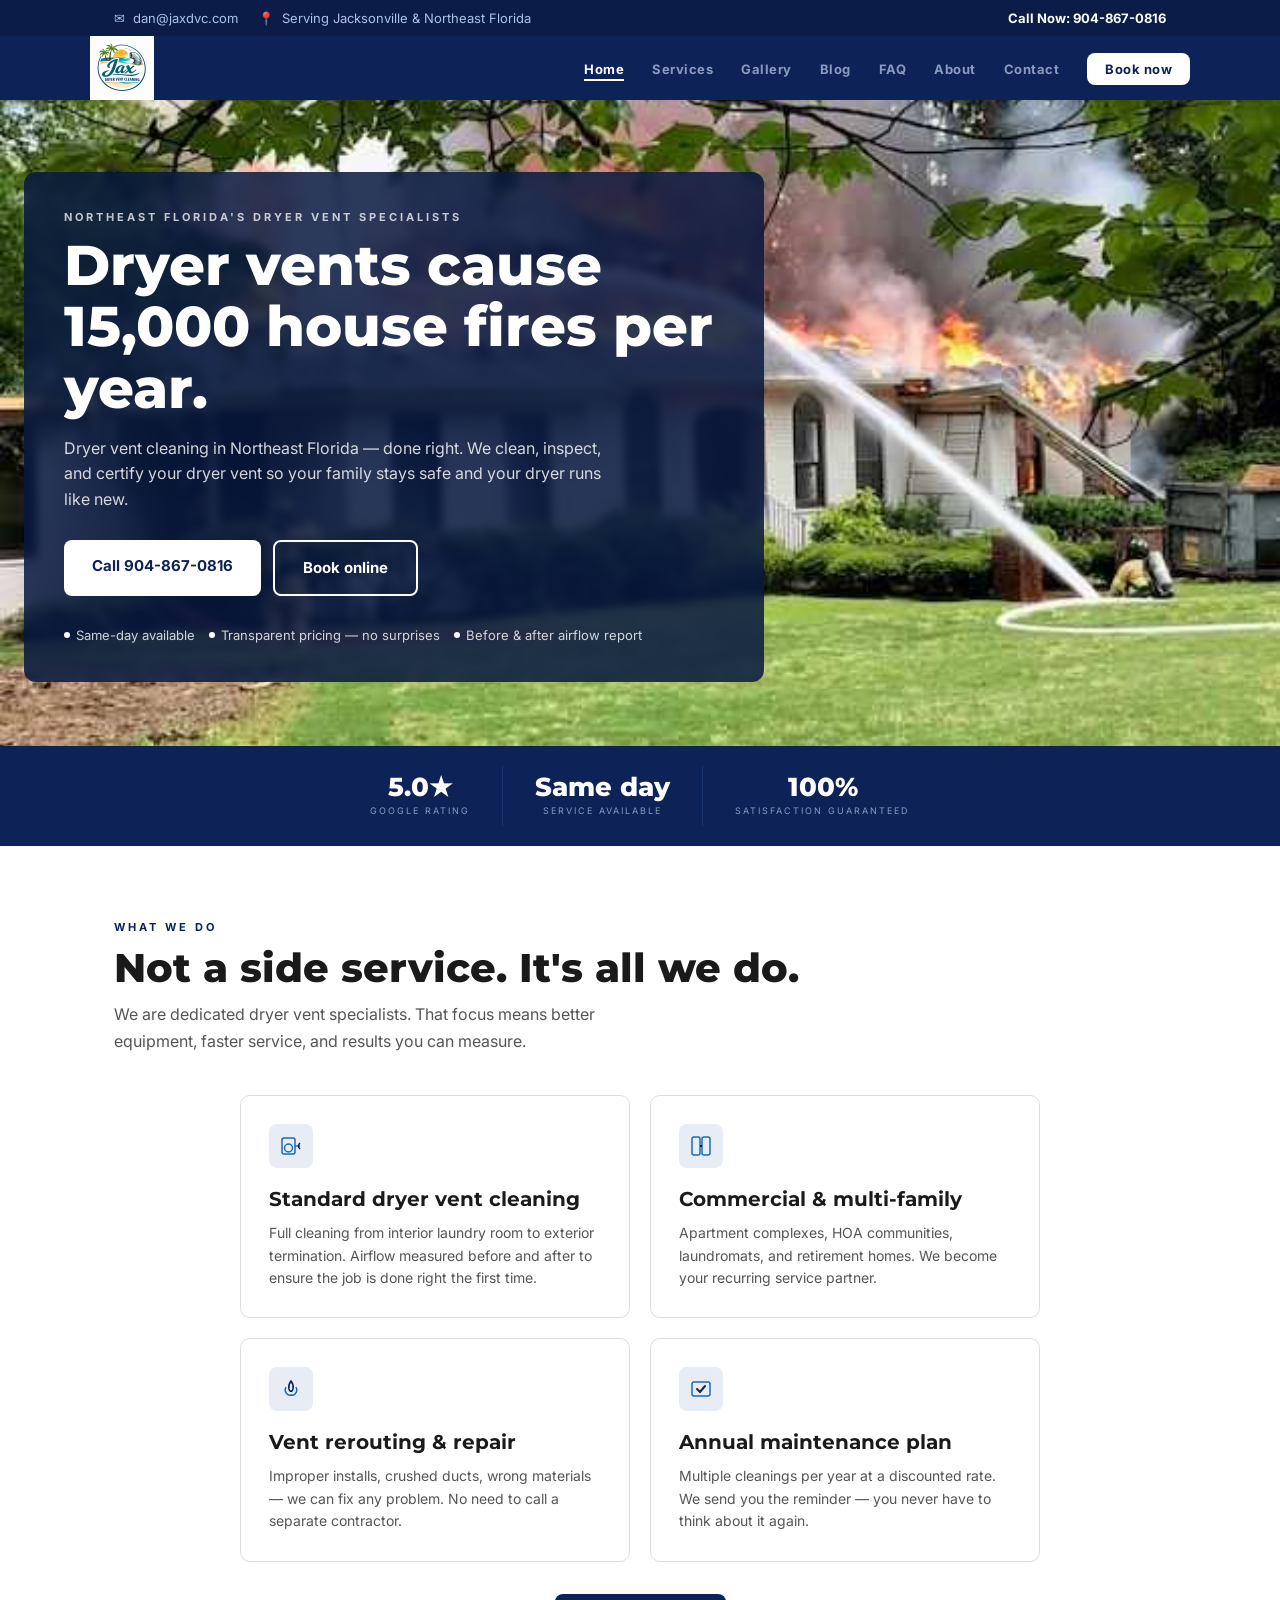
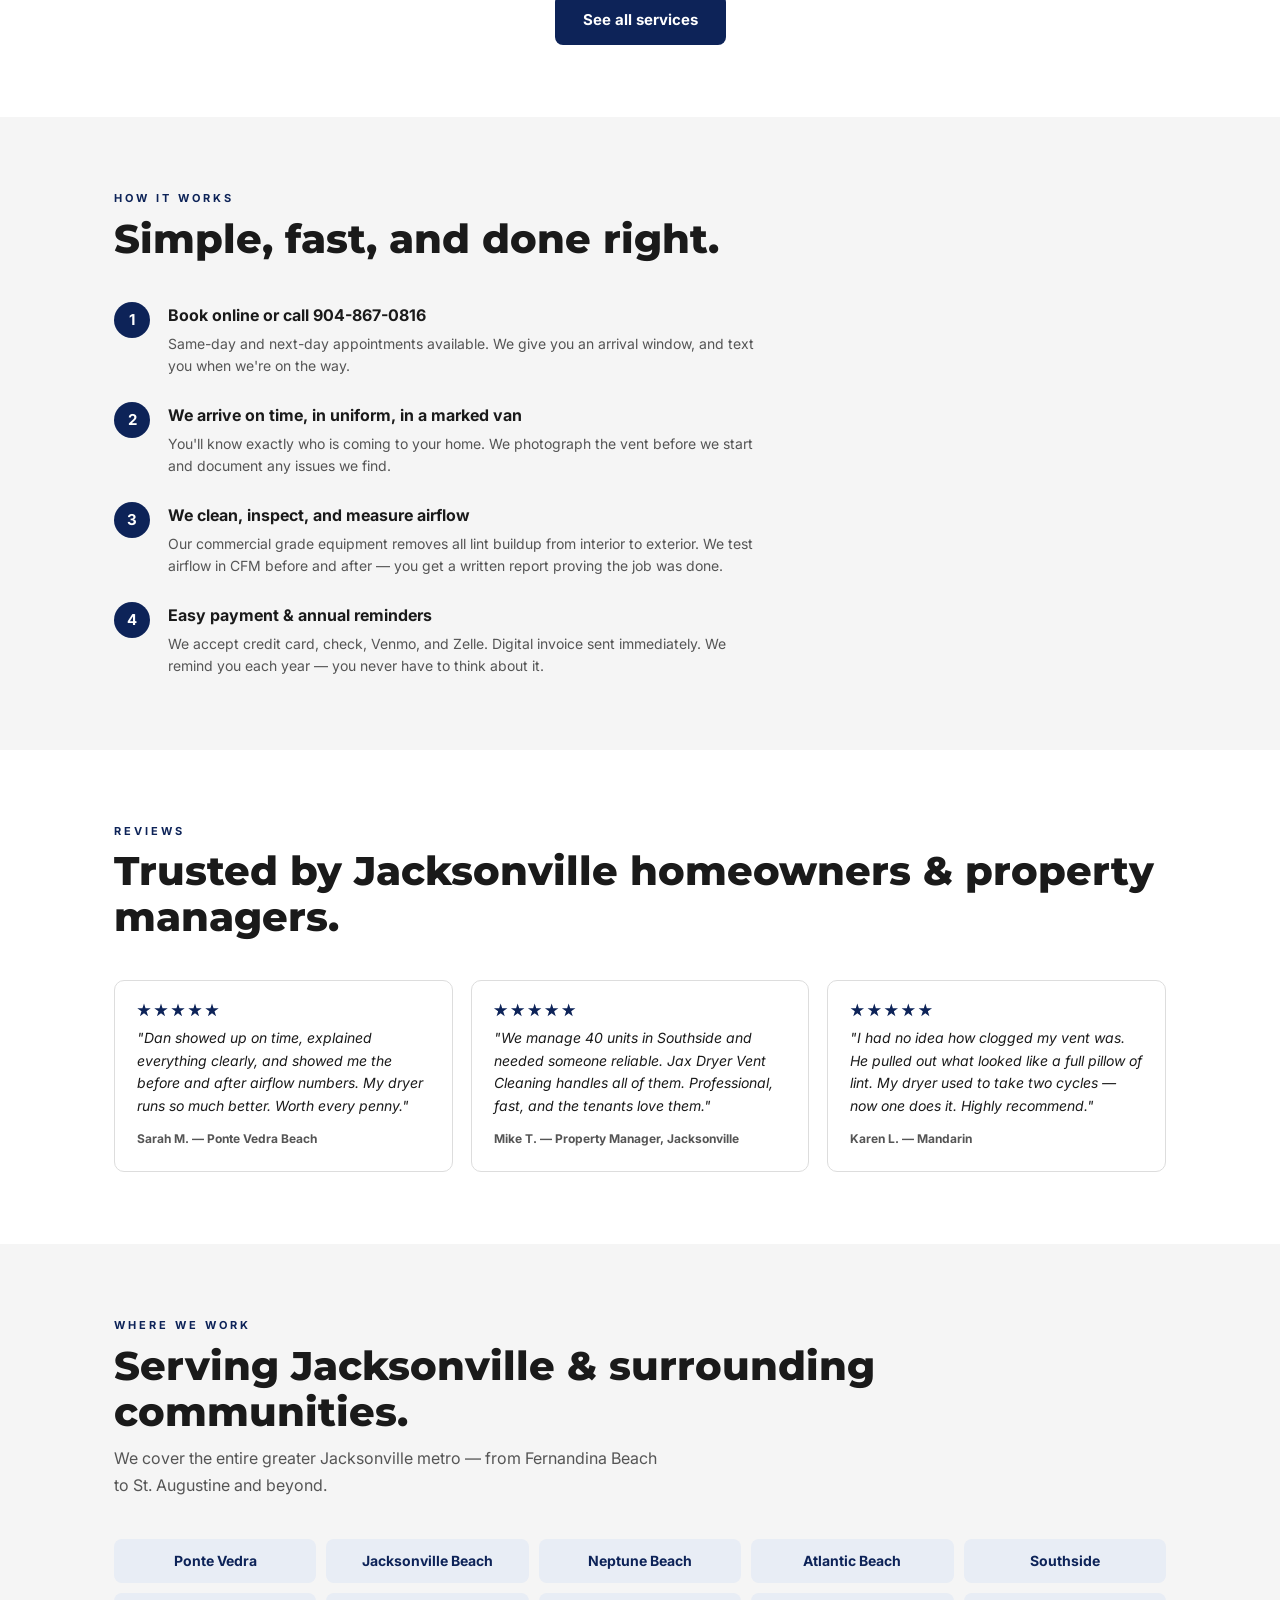
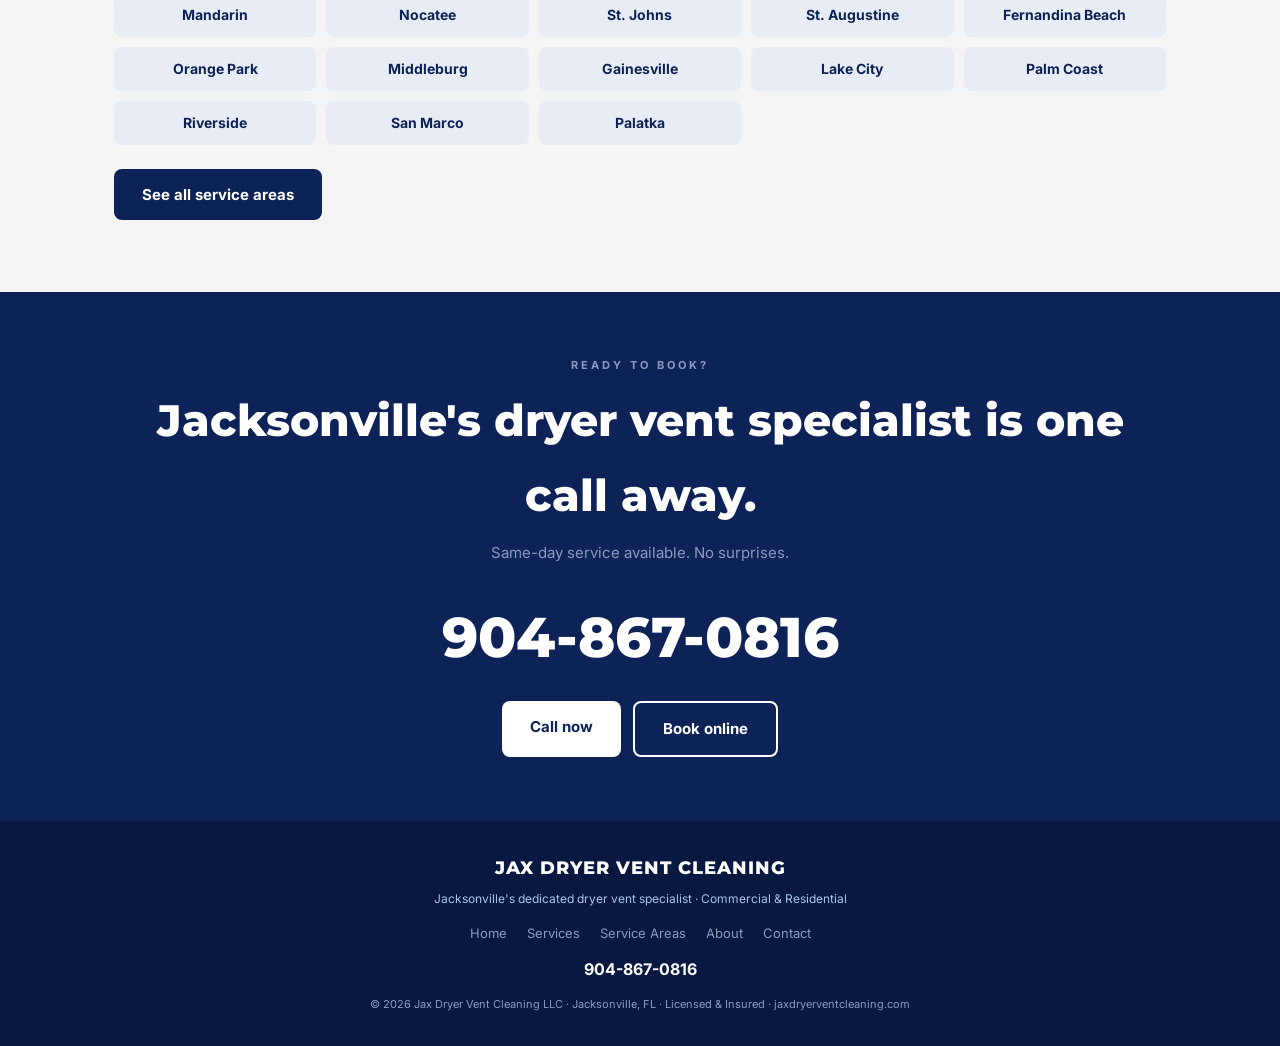
==== commit f1400921: "Final publish and officially live site. Updated contact form to remove jobber integration" ====
--- a/index.html
+++ b/index.html
@@ -1,14 +1,22 @@
 <!DOCTYPE html>
 <html lang="en">
 
-<!-- JAX DRYER VENT CLEANERS — HOMEPAGE (index.html) -->
+<!-- JAX DRYER VENT CLEANING — HOMEPAGE (index.html) -->
 
 <head>
   <meta charset="UTF-8">
   <meta name="viewport" content="width=device-width, initial-scale=1.0">
   <title>Dryer Vent Cleaning Jacksonville FL | Jax Dryer Vent Cleaning</title>
-  <meta name="description" content="Professional dryer vent cleaning from Jacksonville to Gainesville, Lake City, &amp; Palm Coast. Same-day service available. Residential &amp; commercial. Call 904-555-1234.">
+  <meta name="description" content="Professional dryer vent cleaning from Jacksonville to Gainesville, Lake City, &amp; Palm Coast. Same-day service available. Residential &amp; commercial. Call 904-867-0816.">
   <meta name="keywords" content="dryer vent cleaning Jacksonville, Gainesville dryer vent cleaning, Lake City vent cleaning, Palm Coast dryer vent service, Riverside, San Marco, Orange Park, Middleburg, Palatka, St. John's, Nocatee, St. Augustine dryer vent cleaning">
+  
+  <!-- Open Graph / Facebook -->
+  <meta property="og:type" content="website">
+  <meta property="og:url" content="https://www.jaxdryerventcleaning.com/">
+  <meta property="og:title" content="Dryer Vent Cleaning Jacksonville FL | Jax Dryer Vent Cleaning">
+  <meta property="og:description" content="Professional dryer vent cleaning. Same-day service available in NE Florida. Keep your home safe.">
+  <meta property="og:image" content="https://www.jaxdryerventcleaning.com/Images/Hero-Image3.jpg">
+
   <link rel="canonical" href="https://www.jaxdryerventcleaning.com/index.html">
   <link rel="stylesheet" href="style.css">
 
@@ -17,9 +25,9 @@
   {
     "@context": "https://schema.org",
     "@type": "LocalBusiness",
-    "name": "Jax Dryer Vent Cleaners",
+    "name": "Jax Dryer Vent Cleaning",
     "description": "Professional dryer vent cleaning for residential and commercial customers in Jacksonville, FL and surrounding areas.",
-    "telephone": "+19045551234",
+    "telephone": "+19048670816",
     "url": "https://www.jaxdryerventcleaning.com",
     "address": {
       "@type": "PostalAddress",
@@ -56,7 +64,7 @@
         Dryer vent cleaning in Northeast Florida — done right. We clean, inspect, and certify your dryer vent so your family stays safe and your dryer runs like new.
       </p>
       <div class="hero-buttons">
-        <a href="tel:9045551234" class="btn btn-gold">Call 904-555-1234</a>
+        <a href="tel:9048670816" class="btn btn-gold">Call 904-867-0816</a>
         <a href="contact.html"   class="btn btn-outline">Book online</a>
       </div>
       <div class="hero-trust">
@@ -166,7 +174,7 @@
         <div class="step">
           <div class="step-num">1</div>
           <div>
-            <h3>Book online or call 904-555-1234</h3>
+            <h3>Book online or call <a href="tel:9048670816" style="color:inherit;">904-867-0816</a></h3>
             <p>Same-day and next-day appointments available. We give you an arrival window, and text you when we're on the way.</p>
           </div>
         </div>
@@ -218,7 +226,7 @@
             <div class="star"></div><div class="star"></div><div class="star"></div>
             <div class="star"></div><div class="star"></div>
           </div>
-          <p class="review-text">"We manage 40 units in Southside and needed someone reliable. Jax Dryer Vent Cleaners handles all of them. Professional, fast, and the tenants love them."</p>
+          <p class="review-text">"We manage 40 units in Southside and needed someone reliable. Jax Dryer Vent Cleaning handles all of them. Professional, fast, and the tenants love them."</p>
           <div class="reviewer">Mike T. &mdash; Property Manager, Jacksonville</div>
         </div>
         <div class="review-card">
@@ -277,9 +285,9 @@
       <div class="section-label section-label-light">Ready to book?</div>
       <h2>Jacksonville's dryer vent specialist is one call away.</h2>
       <p>Same-day service available. No surprises.</p>
-      <a href="tel:9045551234" class="cta-phone">904-555-1234</a>
+      <a href="tel:9048670816" class="cta-phone">904-867-0816</a>
       <div style="display:flex; gap:12px; justify-content:center; flex-wrap:wrap;">
-        <a href="tel:9045551234" class="btn btn-gold">Call now</a>
+        <a href="tel:9048670816" class="btn btn-gold">Call now</a>
         <a href="contact.html"   class="btn btn-outline">Book online</a>
       </div>
     </div>
--- a/style.css
+++ b/style.css
@@ -1,5 +1,5 @@
 /* ==========================================================================
-   JAX DRYER VENT CLEANERS — MAIN STYLESHEET
+   JAX DRYER VENT CLEANING — MAIN STYLESHEET
    File: style.css
 
    COLOR PALETTE:
@@ -165,7 +165,23 @@
   box-shadow: 0 8px 24px rgba(0,0,0,0.3);
 }
 
-.nav-hamburger-wrap:hover .mobile-nav-dropdown { display: block; }
+.mobile-nav-dropdown.is-active { display: block; }
+
+/* Sticky Mobile CTA */
+.mobile-sticky-cta {
+  display: none;
+  position: fixed;
+  bottom: 0;
+  left: 0;
+  width: 100%;
+  background: #C49A3D; /* Gold/Teal contrast */
+  color: #fff;
+  text-align: center;
+  padding: 16px;
+  font-weight: 800;
+  z-index: 999;
+  box-shadow: 0 -2px 10px rgba(0,0,0,0.2);
+}
 
 .mobile-nav-dropdown ul {
   list-style: none;
@@ -624,7 +640,56 @@
 
 
 /* ==========================================================================
-   20. CONTACT PAGE — CONTACT INFO SIDEBAR
+   20. CONTACT ACTION BUTTONS
+   Large click-to-call and click-to-email buttons on the contact page.
+   ========================================================================== */
+
+.contact-action-btn {
+  display: flex;
+  align-items: center;
+  gap: 20px;
+  padding: 22px 24px;
+  border-radius: var(--radius);
+  background: var(--navy);
+  color: var(--white);
+  text-decoration: none;
+  margin-bottom: 16px;
+  transition: opacity 0.2s;
+}
+
+.contact-action-btn:hover { opacity: 0.88; }
+
+.contact-action-icon {
+  width: 48px;
+  height: 48px;
+  background: rgba(255,255,255,0.12);
+  border-radius: var(--radius);
+  display: flex;
+  align-items: center;
+  justify-content: center;
+  flex-shrink: 0;
+}
+
+.contact-action-label {
+  font-size: 11px;
+  font-weight: 700;
+  text-transform: uppercase;
+  letter-spacing: 2px;
+  color: var(--navy-soft);
+  margin-bottom: 4px;
+}
+
+.contact-action-value {
+  font-family: 'Montserrat', sans-serif;
+  font-size: 22px;
+  font-weight: 800;
+  color: var(--white);
+  line-height: 1.1;
+}
+
+
+/* ==========================================================================
+   21. CONTACT PAGE — CONTACT INFO SIDEBAR
    ========================================================================== */
 
 .contact-info-item { display: flex; gap: 14px; align-items: flex-start; margin-bottom: 24px; }
@@ -762,6 +827,7 @@
   .hero            { padding: 48px 20px 44px; }
   .service-grid-2col { grid-template-columns: 1fr; }
   .hero-trust      { flex-wrap: wrap; gap: 10px; }
+  .mobile-sticky-cta { display: block; }
 }
 
 @media (max-width: 700px) {
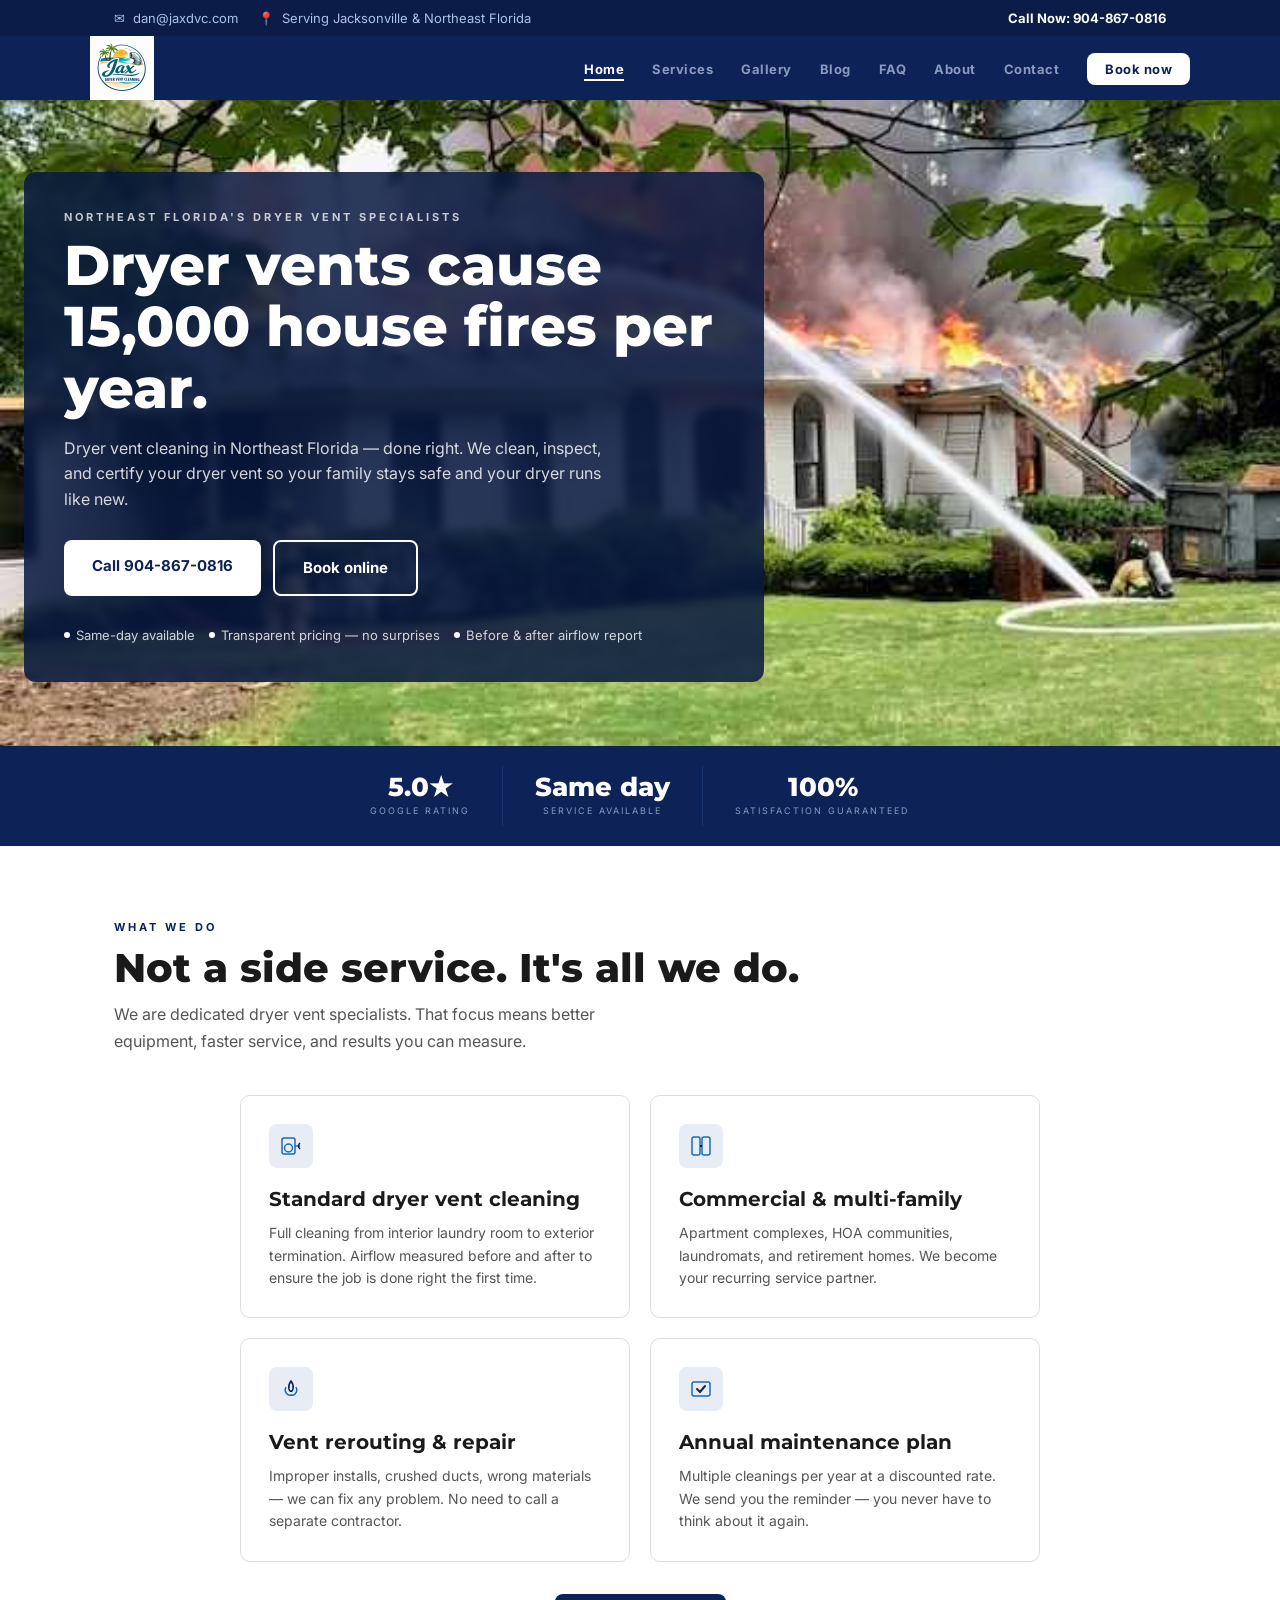
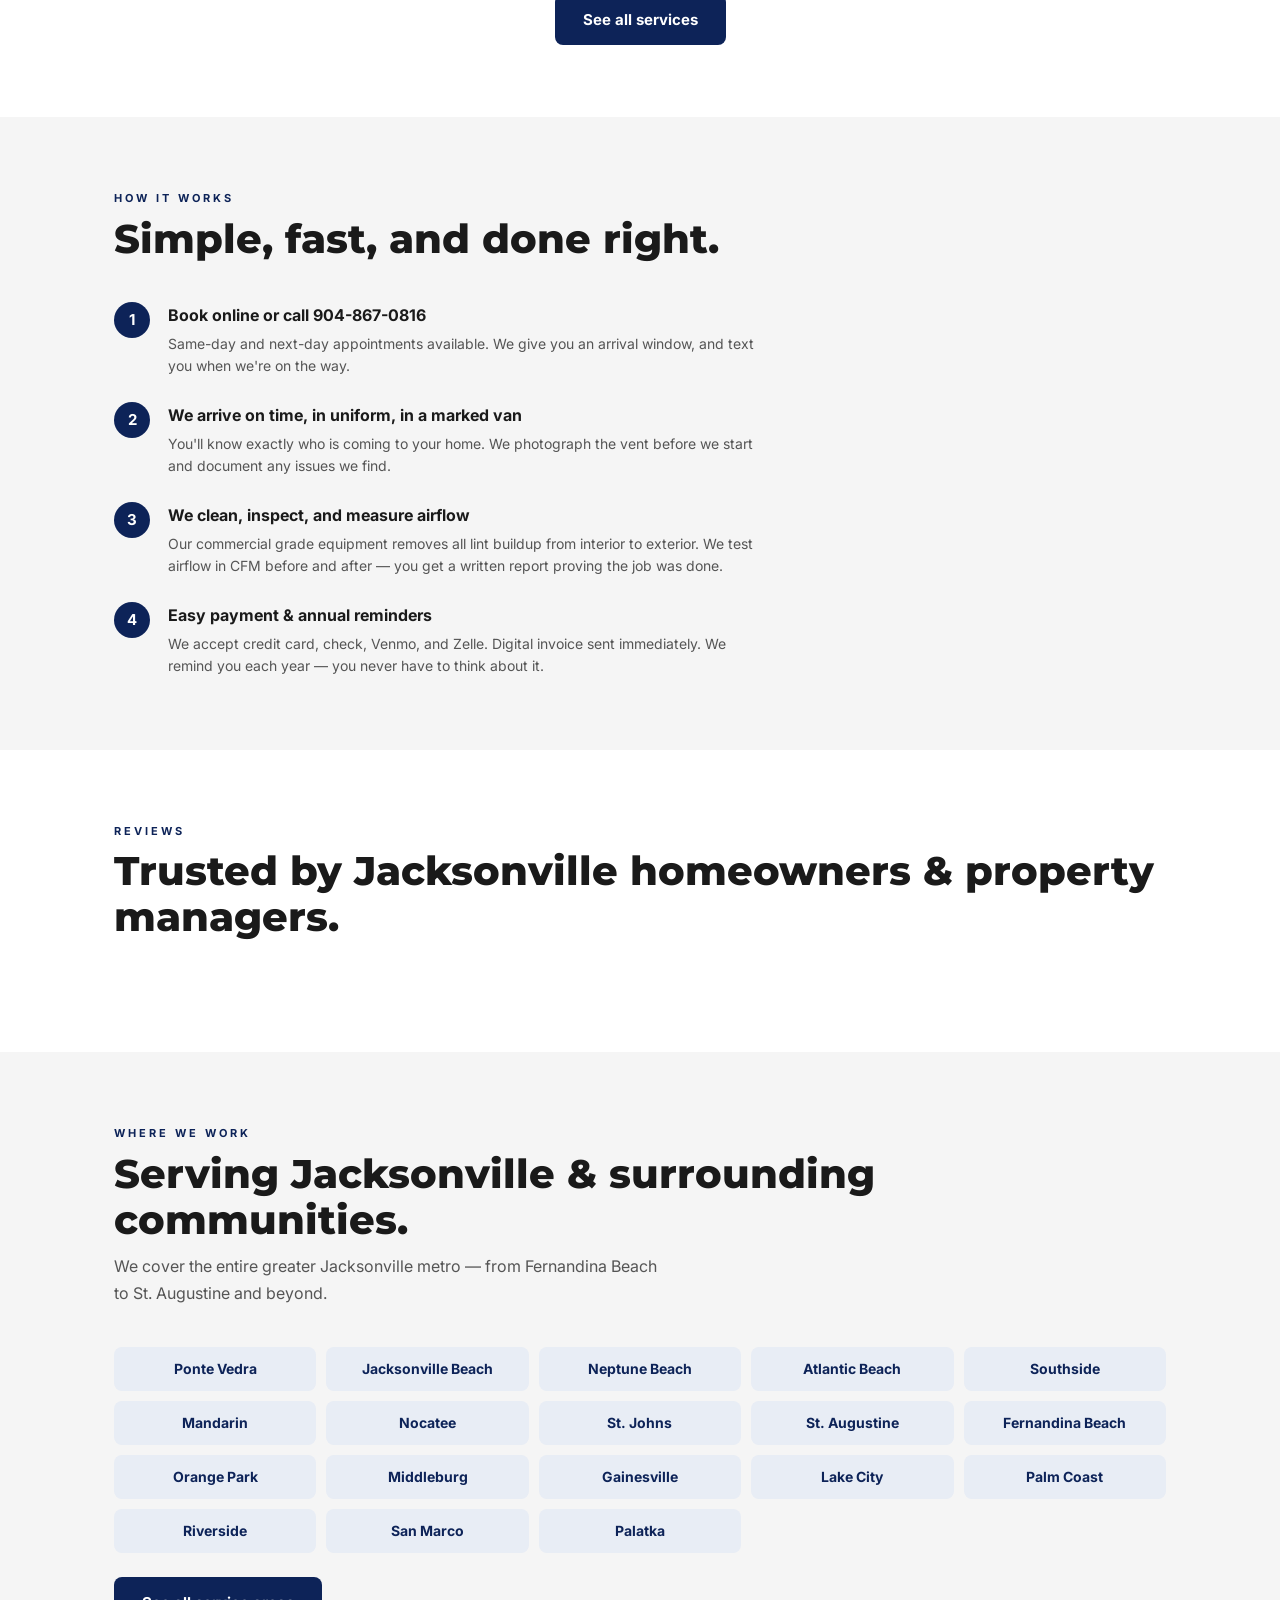
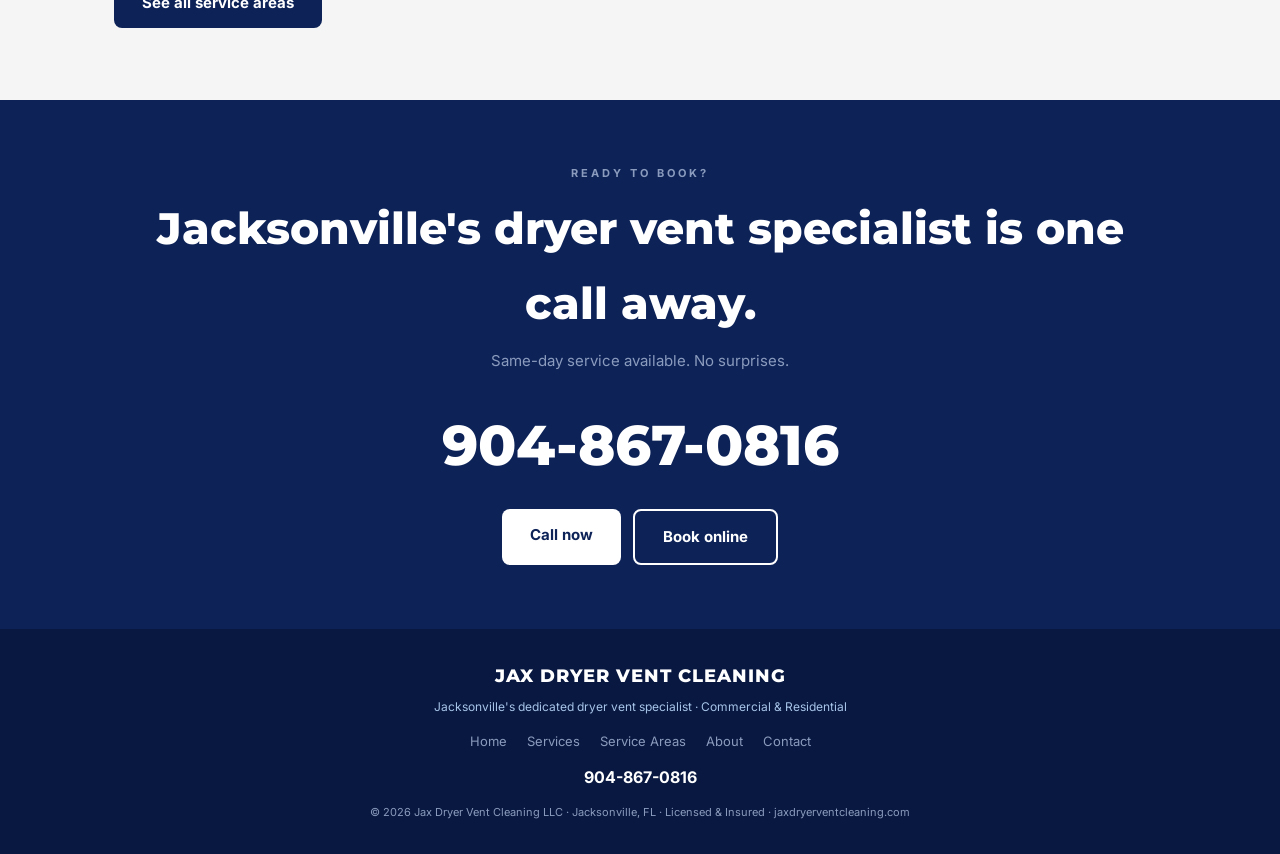
==== commit 7d92af9a: "Removed google review cards, waiting for real reviews." ====
--- a/index.html
+++ b/index.html
@@ -212,6 +212,11 @@
         <h2>Trusted by Jacksonville homeowners &amp; property managers.</h2>
       </div>
 
+      <!--
+      PLACEHOLDER REVIEWS — commented out until real Google reviews are connected.
+      To restore: uncomment this block, replace text/reviewer with real review content,
+      and update the star count per review if any are less than 5 stars.
+
       <div class="reviews-grid">
         <div class="review-card">
           <div class="stars">
@@ -238,6 +243,7 @@
           <div class="reviewer">Karen L. &mdash; Mandarin</div>
         </div>
       </div>
+      -->
     </div>
   </section>
 
